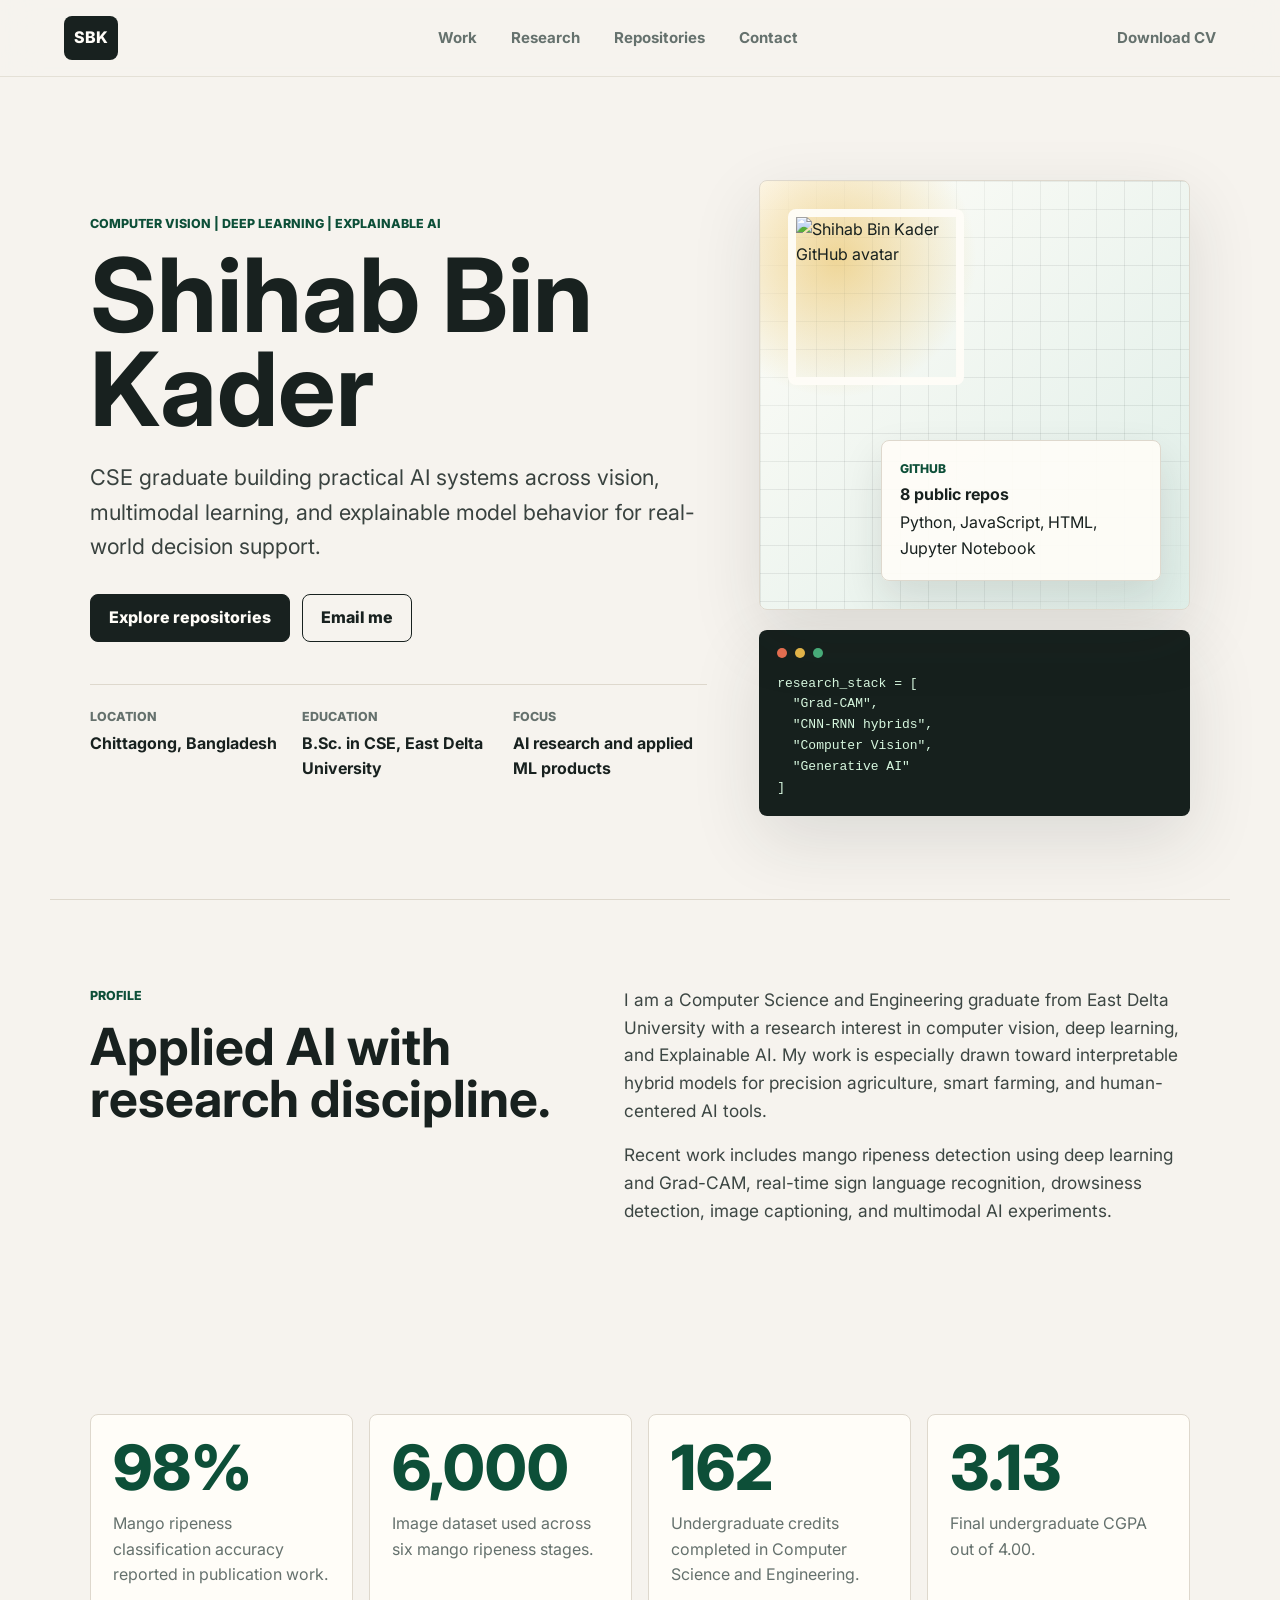
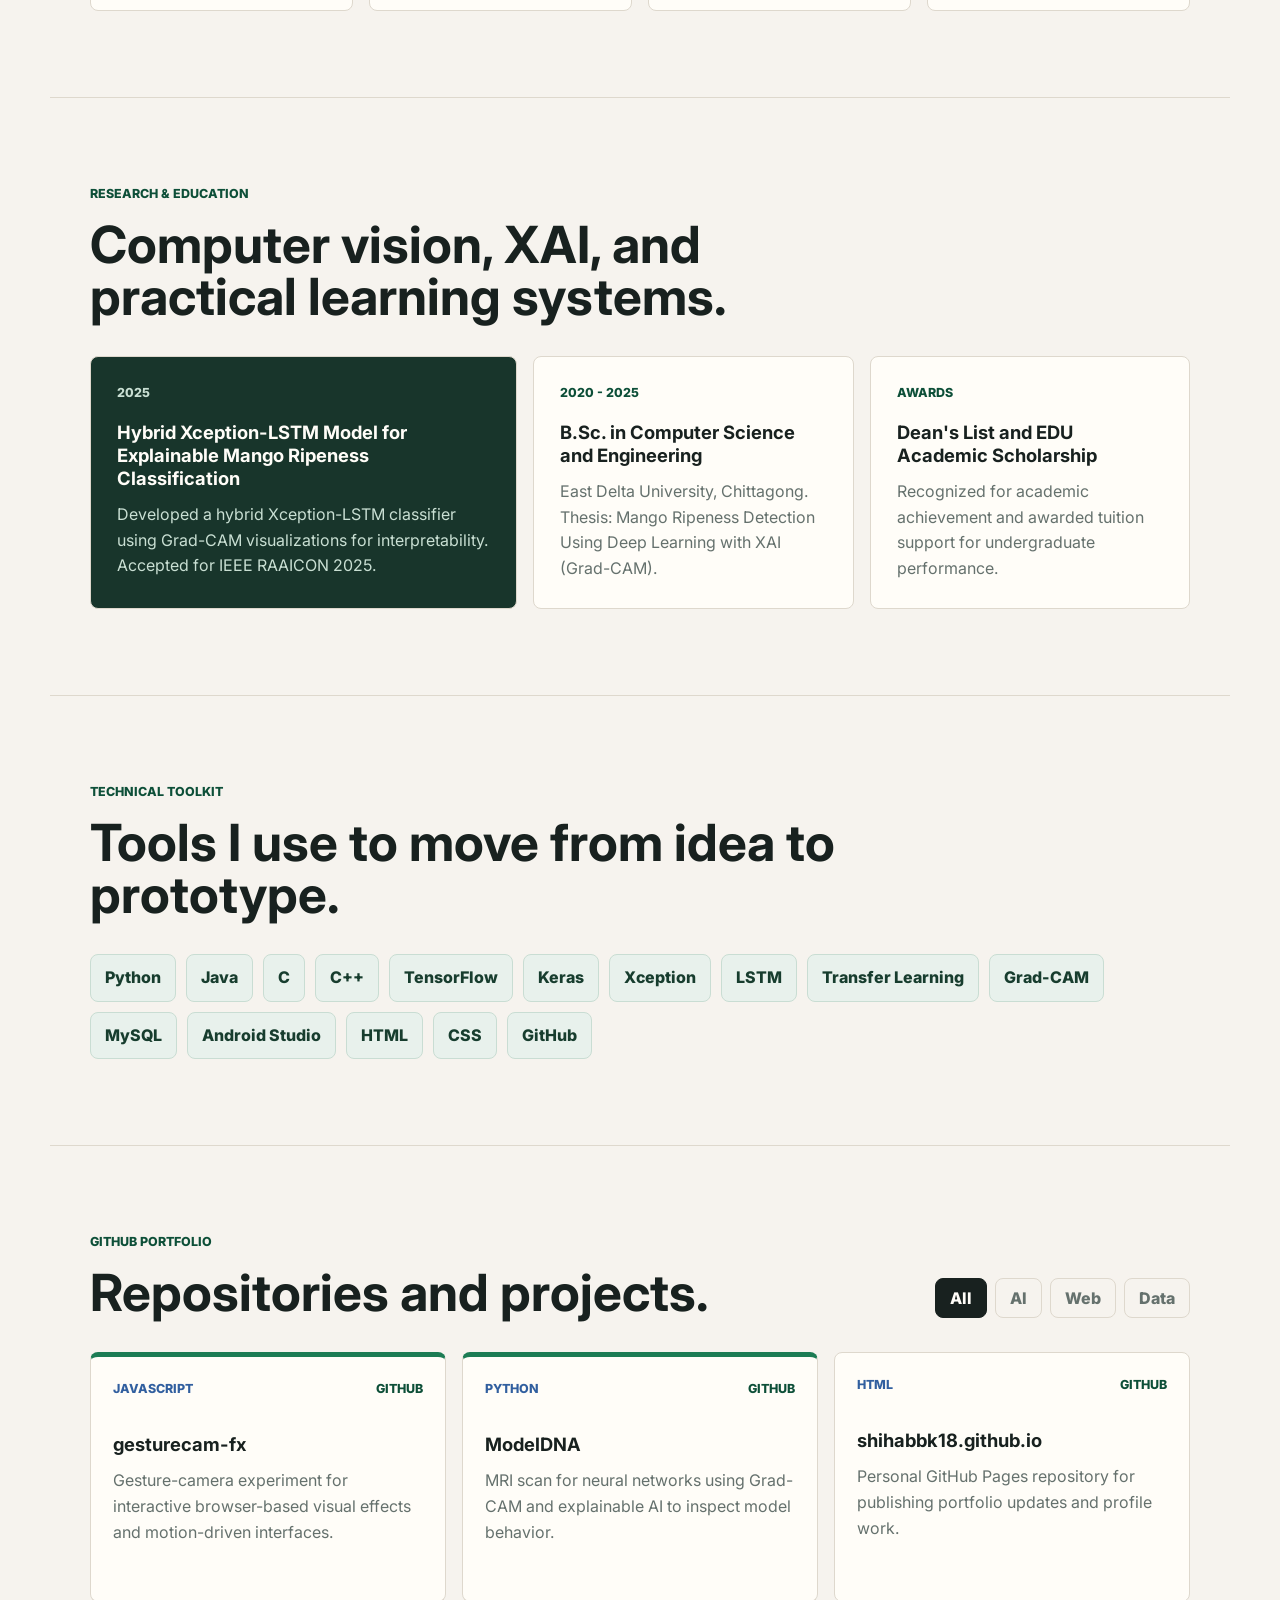
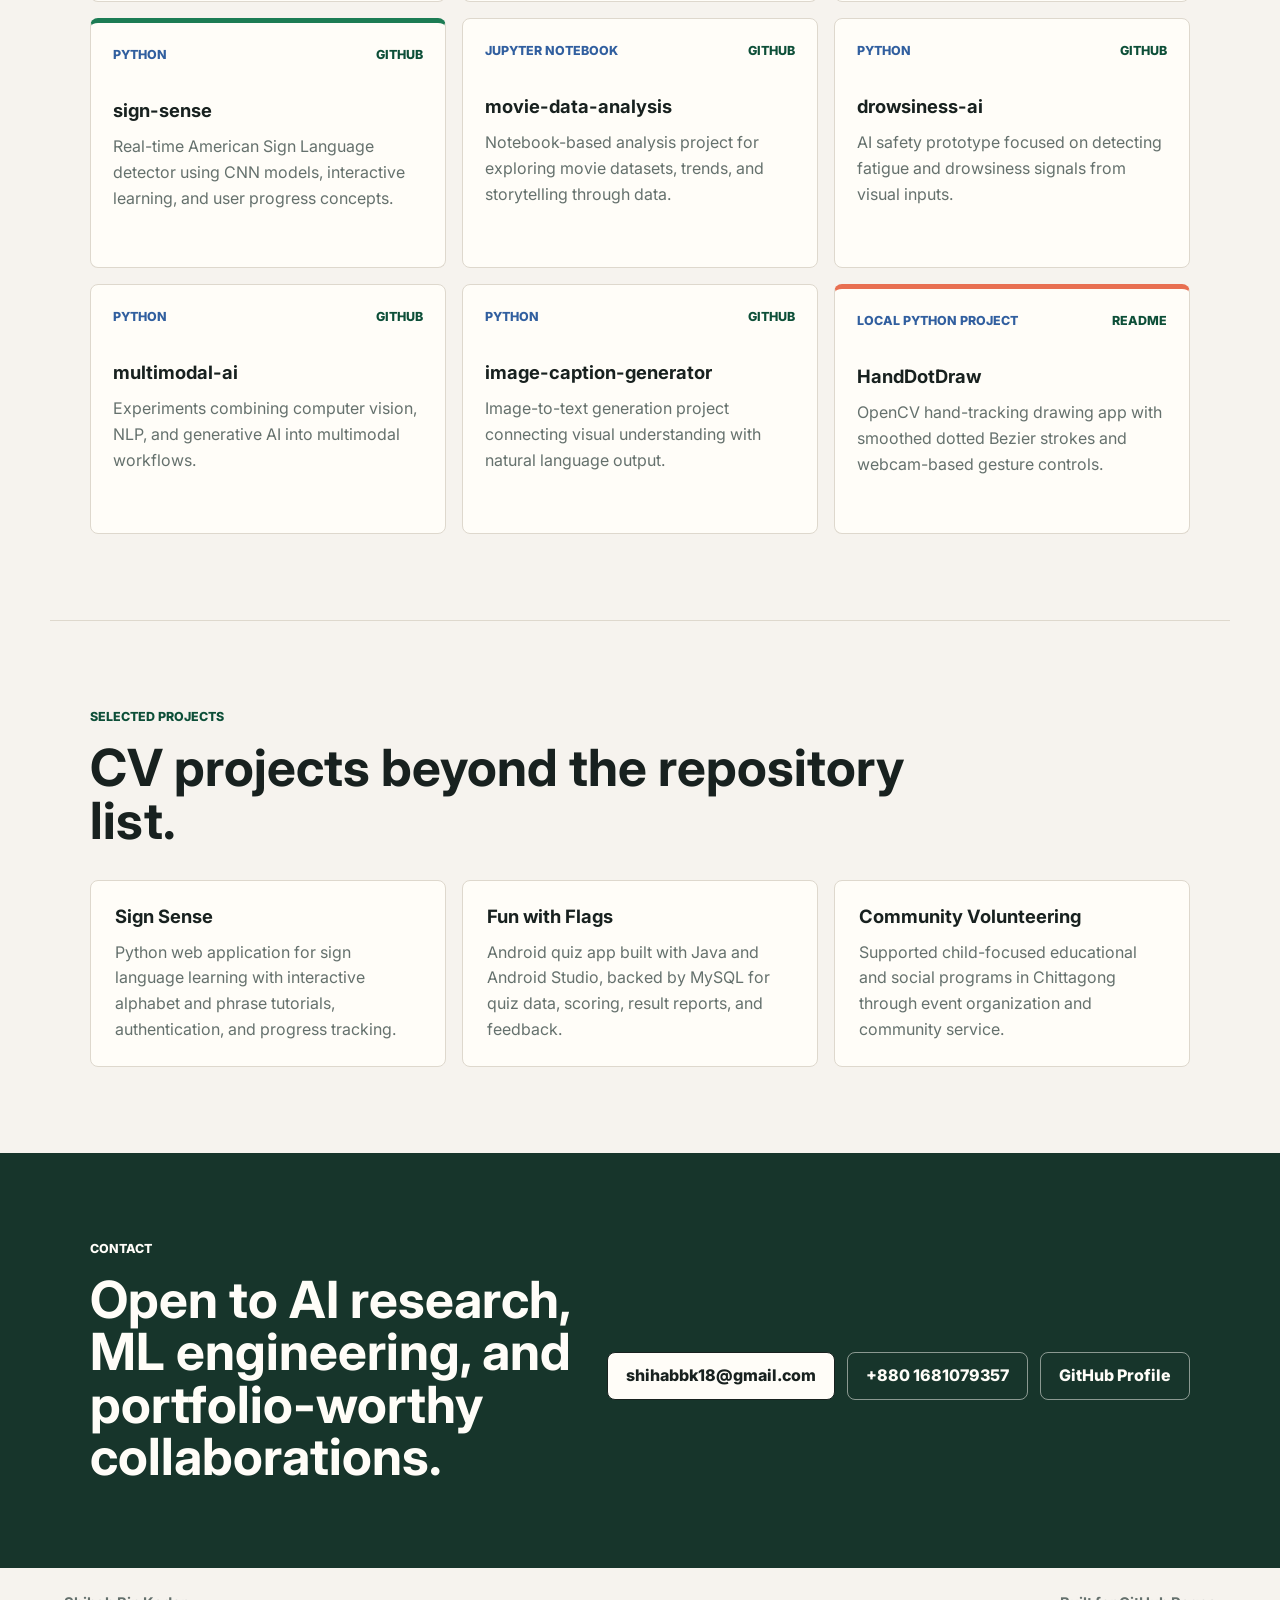
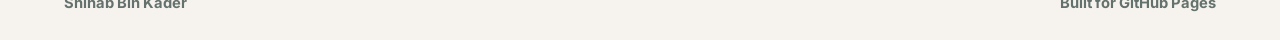
==== index.html @ c64a32ac "Publish portfolio site" ====
<!DOCTYPE html>
<html lang="en">
  <head>
    <meta charset="UTF-8" />
    <meta name="viewport" content="width=device-width, initial-scale=1.0" />
    <meta
      name="description"
      content="Portfolio of Shihab Bin Kader, a CSE graduate focused on computer vision, deep learning, XAI, and multimodal AI."
    />
    <title>Shihab Bin Kader | AI Portfolio</title>
    <link rel="icon" href="assets/favicon.svg" type="image/svg+xml" />
    <link rel="preconnect" href="https://fonts.googleapis.com" />
    <link rel="preconnect" href="https://fonts.gstatic.com" crossorigin />
    <link
      href="https://fonts.googleapis.com/css2?family=Inter:wght@400;500;600;700;800&display=swap"
      rel="stylesheet"
    />
    <link rel="stylesheet" href="styles.css" />
  </head>
  <body>
    <header class="site-header">
      <a class="brand" href="#top" aria-label="Shihab Bin Kader home">
        <span>SBK</span>
      </a>
      <nav class="nav-links" aria-label="Primary navigation">
        <a href="#work">Work</a>
        <a href="#research">Research</a>
        <a href="#repos">Repositories</a>
        <a href="#contact">Contact</a>
      </nav>
      <a class="header-action" href="assets/CV-SHIHABBINKADER.pdf" target="_blank" rel="noreferrer">
        Download CV
      </a>
    </header>

    <main id="top">
      <section class="hero section-shell">
        <div class="hero-copy">
          <p class="eyebrow">Computer Vision | Deep Learning | Explainable AI</p>
          <h1>Shihab Bin Kader</h1>
          <p class="hero-lede">
            CSE graduate building practical AI systems across vision, multimodal learning, and
            explainable model behavior for real-world decision support.
          </p>
          <div class="hero-actions">
            <a class="button primary" href="#repos">Explore repositories</a>
            <a class="button secondary" href="mailto:shihabbk18@gmail.com">Email me</a>
          </div>
          <dl class="hero-meta">
            <div>
              <dt>Location</dt>
              <dd>Chittagong, Bangladesh</dd>
            </div>
            <div>
              <dt>Education</dt>
              <dd>B.Sc. in CSE, East Delta University</dd>
            </div>
            <div>
              <dt>Focus</dt>
              <dd>AI research and applied ML products</dd>
            </div>
          </dl>
        </div>

        <aside class="profile-panel" aria-label="Profile summary">
          <div class="profile-visual">
            <img
              src="https://github.com/shihabbk18.png"
              alt="Shihab Bin Kader GitHub avatar"
              width="176"
              height="176"
            />
            <div class="signal-card">
              <span class="signal-label">GitHub</span>
              <strong>8 public repos</strong>
              <span>Python, JavaScript, HTML, Jupyter Notebook</span>
            </div>
          </div>
          <div class="code-window" aria-hidden="true">
            <div class="window-dots"><span></span><span></span><span></span></div>
            <pre><code>research_stack = [
  "Grad-CAM",
  "CNN-RNN hybrids",
  "Computer Vision",
  "Generative AI"
]</code></pre>
          </div>
        </aside>
      </section>

      <section class="section-shell split-section" id="work">
        <div>
          <p class="eyebrow">Profile</p>
          <h2>Applied AI with research discipline.</h2>
        </div>
        <div class="stacked-copy">
          <p>
            I am a Computer Science and Engineering graduate from East Delta University with a
            research interest in computer vision, deep learning, and Explainable AI. My work is
            especially drawn toward interpretable hybrid models for precision agriculture, smart
            farming, and human-centered AI tools.
          </p>
          <p>
            Recent work includes mango ripeness detection using deep learning and Grad-CAM,
            real-time sign language recognition, drowsiness detection, image captioning, and
            multimodal AI experiments.
          </p>
        </div>
      </section>

      <section class="section-shell compact-section" aria-label="Highlights">
        <div class="metric-grid">
          <article>
            <span>98%</span>
            <p>Mango ripeness classification accuracy reported in publication work.</p>
          </article>
          <article>
            <span>6,000</span>
            <p>Image dataset used across six mango ripeness stages.</p>
          </article>
          <article>
            <span>162</span>
            <p>Undergraduate credits completed in Computer Science and Engineering.</p>
          </article>
          <article>
            <span>3.13</span>
            <p>Final undergraduate CGPA out of 4.00.</p>
          </article>
        </div>
      </section>

      <section class="section-shell grid-section" id="research">
        <div class="section-heading">
          <p class="eyebrow">Research & Education</p>
          <h2>Computer vision, XAI, and practical learning systems.</h2>
        </div>

        <div class="timeline">
          <article class="timeline-item featured">
            <span class="date">2025</span>
            <h3>Hybrid Xception-LSTM Model for Explainable Mango Ripeness Classification</h3>
            <p>
              Developed a hybrid Xception-LSTM classifier using Grad-CAM visualizations for
              interpretability. Accepted for IEEE RAAICON 2025.
            </p>
          </article>
          <article class="timeline-item">
            <span class="date">2020 - 2025</span>
            <h3>B.Sc. in Computer Science and Engineering</h3>
            <p>
              East Delta University, Chittagong. Thesis: Mango Ripeness Detection Using Deep
              Learning with XAI (Grad-CAM).
            </p>
          </article>
          <article class="timeline-item">
            <span class="date">Awards</span>
            <h3>Dean's List and EDU Academic Scholarship</h3>
            <p>
              Recognized for academic achievement and awarded tuition support for undergraduate
              performance.
            </p>
          </article>
        </div>
      </section>

      <section class="section-shell skills-section">
        <div class="section-heading">
          <p class="eyebrow">Technical Toolkit</p>
          <h2>Tools I use to move from idea to prototype.</h2>
        </div>
        <div class="skill-cloud" aria-label="Skills">
          <span>Python</span>
          <span>Java</span>
          <span>C</span>
          <span>C++</span>
          <span>TensorFlow</span>
          <span>Keras</span>
          <span>Xception</span>
          <span>LSTM</span>
          <span>Transfer Learning</span>
          <span>Grad-CAM</span>
          <span>MySQL</span>
          <span>Android Studio</span>
          <span>HTML</span>
          <span>CSS</span>
          <span>GitHub</span>
        </div>
      </section>

      <section class="section-shell repos-section" id="repos">
        <div class="section-heading repo-heading">
          <div>
            <p class="eyebrow">GitHub Portfolio</p>
            <h2>Repositories and projects.</h2>
          </div>
          <div class="filter-group" aria-label="Repository filters">
            <button class="filter-button active" type="button" data-filter="all">All</button>
            <button class="filter-button" type="button" data-filter="ai">AI</button>
            <button class="filter-button" type="button" data-filter="web">Web</button>
            <button class="filter-button" type="button" data-filter="data">Data</button>
          </div>
        </div>

        <div class="repo-grid">
          <article class="repo-card highlight" data-tags="ai web javascript">
            <div class="repo-topline">
              <span>JavaScript</span>
              <a href="https://github.com/shihabbk18/gesturecam-fx" target="_blank" rel="noreferrer">GitHub</a>
            </div>
            <h3>gesturecam-fx</h3>
            <p>
              Gesture-camera experiment for interactive browser-based visual effects and
              motion-driven interfaces.
            </p>
          </article>

          <article class="repo-card highlight" data-tags="ai python">
            <div class="repo-topline">
              <span>Python</span>
              <a href="https://github.com/shihabbk18/ModelDNA" target="_blank" rel="noreferrer">GitHub</a>
            </div>
            <h3>ModelDNA</h3>
            <p>
              MRI scan for neural networks using Grad-CAM and explainable AI to inspect model
              behavior.
            </p>
          </article>

          <article class="repo-card" data-tags="web html">
            <div class="repo-topline">
              <span>HTML</span>
              <a href="https://github.com/shihabbk18/shihabbk18.github.io" target="_blank" rel="noreferrer">GitHub</a>
            </div>
            <h3>shihabbk18.github.io</h3>
            <p>
              Personal GitHub Pages repository for publishing portfolio updates and profile work.
            </p>
          </article>

          <article class="repo-card highlight" data-tags="ai python">
            <div class="repo-topline">
              <span>Python</span>
              <a href="https://github.com/shihabbk18/sign-sense" target="_blank" rel="noreferrer">GitHub</a>
            </div>
            <h3>sign-sense</h3>
            <p>
              Real-time American Sign Language detector using CNN models, interactive learning, and
              user progress concepts.
            </p>
          </article>

          <article class="repo-card" data-tags="data notebook">
            <div class="repo-topline">
              <span>Jupyter Notebook</span>
              <a href="https://github.com/shihabbk18/movie-data-analysis" target="_blank" rel="noreferrer">GitHub</a>
            </div>
            <h3>movie-data-analysis</h3>
            <p>
              Notebook-based analysis project for exploring movie datasets, trends, and storytelling
              through data.
            </p>
          </article>

          <article class="repo-card" data-tags="ai python">
            <div class="repo-topline">
              <span>Python</span>
              <a href="https://github.com/shihabbk18/drowsiness-ai" target="_blank" rel="noreferrer">GitHub</a>
            </div>
            <h3>drowsiness-ai</h3>
            <p>
              AI safety prototype focused on detecting fatigue and drowsiness signals from visual
              inputs.
            </p>
          </article>

          <article class="repo-card" data-tags="ai python">
            <div class="repo-topline">
              <span>Python</span>
              <a href="https://github.com/shihabbk18/multimodal-ai" target="_blank" rel="noreferrer">GitHub</a>
            </div>
            <h3>multimodal-ai</h3>
            <p>
              Experiments combining computer vision, NLP, and generative AI into multimodal
              workflows.
            </p>
          </article>

          <article class="repo-card" data-tags="ai python">
            <div class="repo-topline">
              <span>Python</span>
              <a href="https://github.com/shihabbk18/image-caption-generator" target="_blank" rel="noreferrer">GitHub</a>
            </div>
            <h3>image-caption-generator</h3>
            <p>
              Image-to-text generation project connecting visual understanding with natural language
              output.
            </p>
          </article>

          <article class="repo-card local-card" data-tags="ai python">
            <div class="repo-topline">
              <span>Local Python project</span>
              <a href="HandDotDraw/README.md">Readme</a>
            </div>
            <h3>HandDotDraw</h3>
            <p>
              OpenCV hand-tracking drawing app with smoothed dotted Bezier strokes and webcam-based
              gesture controls.
            </p>
          </article>
        </div>
      </section>

      <section class="section-shell projects-section">
        <div class="section-heading">
          <p class="eyebrow">Selected Projects</p>
          <h2>CV projects beyond the repository list.</h2>
        </div>
        <div class="project-list">
          <article>
            <h3>Sign Sense</h3>
            <p>
              Python web application for sign language learning with interactive alphabet and phrase
              tutorials, authentication, and progress tracking.
            </p>
          </article>
          <article>
            <h3>Fun with Flags</h3>
            <p>
              Android quiz app built with Java and Android Studio, backed by MySQL for quiz data,
              scoring, result reports, and feedback.
            </p>
          </article>
          <article>
            <h3>Community Volunteering</h3>
            <p>
              Supported child-focused educational and social programs in Chittagong through event
              organization and community service.
            </p>
          </article>
        </div>
      </section>

      <section class="contact-band" id="contact">
        <div class="section-shell contact-content">
          <div>
            <p class="eyebrow">Contact</p>
            <h2>Open to AI research, ML engineering, and portfolio-worthy collaborations.</h2>
          </div>
          <div class="contact-actions">
            <a class="button primary" href="mailto:shihabbk18@gmail.com">shihabbk18@gmail.com</a>
            <a class="button secondary" href="tel:+8801681079357">+880 1681079357</a>
            <a class="button secondary" href="https://github.com/shihabbk18" target="_blank" rel="noreferrer">
              GitHub Profile
            </a>
          </div>
        </div>
      </section>
    </main>

    <footer class="site-footer">
      <span>Shihab Bin Kader</span>
      <span>Built for GitHub Pages</span>
    </footer>

    <script src="script.js"></script>
  </body>
</html>
---- styles.css ----
:root {
  --bg: #f6f3ee;
  --ink: #18211f;
  --muted: #65716d;
  --panel: #fffdf8;
  --line: #ded8cd;
  --green: #1c7c54;
  --green-dark: #0d4f38;
  --coral: #e86f51;
  --gold: #e7b84a;
  --blue: #315f9f;
  --shadow: 0 24px 70px rgba(33, 41, 38, 0.12);
}

* {
  box-sizing: border-box;
}

html {
  scroll-behavior: smooth;
}

body {
  margin: 0;
  background: var(--bg);
  color: var(--ink);
  font-family: Inter, system-ui, -apple-system, BlinkMacSystemFont, "Segoe UI", sans-serif;
  line-height: 1.6;
}

a {
  color: inherit;
}

.site-header {
  align-items: center;
  backdrop-filter: blur(18px);
  background: rgba(246, 243, 238, 0.82);
  border-bottom: 1px solid rgba(222, 216, 205, 0.75);
  display: grid;
  grid-template-columns: auto 1fr auto;
  gap: 24px;
  left: 0;
  padding: 16px clamp(18px, 5vw, 72px);
  position: sticky;
  right: 0;
  top: 0;
  z-index: 20;
}

.brand {
  align-items: center;
  background: var(--ink);
  border-radius: 8px;
  color: var(--panel);
  display: inline-flex;
  font-weight: 800;
  height: 44px;
  justify-content: center;
  letter-spacing: 0;
  text-decoration: none;
  width: 54px;
}

.nav-links {
  display: flex;
  gap: clamp(14px, 3vw, 34px);
  justify-content: center;
}

.nav-links a,
.header-action {
  color: var(--muted);
  font-size: 0.94rem;
  font-weight: 700;
  text-decoration: none;
}

.nav-links a:hover,
.header-action:hover {
  color: var(--ink);
}

.section-shell {
  margin: 0 auto;
  max-width: 1180px;
  padding: 86px clamp(18px, 4vw, 40px);
}

.hero {
  align-items: center;
  display: grid;
  gap: 52px;
  grid-template-columns: minmax(0, 1.06fr) minmax(320px, 0.74fr);
  min-height: calc(100vh - 78px);
  padding-bottom: 52px;
  padding-top: 72px;
}

.eyebrow {
  color: var(--green-dark);
  font-size: 0.78rem;
  font-weight: 800;
  margin: 0 0 14px;
  text-transform: uppercase;
}

h1,
h2,
h3,
p {
  margin-top: 0;
}

h1 {
  font-size: clamp(3rem, 8vw, 7.4rem);
  line-height: 0.92;
  margin-bottom: 24px;
}

h2 {
  font-size: clamp(2rem, 4vw, 4.1rem);
  line-height: 1.02;
  margin-bottom: 0;
}

h3 {
  font-size: 1.15rem;
  line-height: 1.25;
  margin-bottom: 12px;
}

.hero-lede {
  color: #39423f;
  font-size: clamp(1.08rem, 2vw, 1.35rem);
  max-width: 720px;
}

.hero-actions,
.contact-actions {
  display: flex;
  flex-wrap: wrap;
  gap: 12px;
  margin-top: 30px;
}

.button {
  align-items: center;
  border: 1px solid var(--ink);
  border-radius: 8px;
  display: inline-flex;
  font-weight: 800;
  justify-content: center;
  min-height: 48px;
  padding: 0 18px;
  text-decoration: none;
}

.button.primary {
  background: var(--ink);
  color: var(--panel);
}

.button.secondary {
  background: transparent;
  color: var(--ink);
}

.hero-meta {
  border-top: 1px solid var(--line);
  display: grid;
  gap: 18px;
  grid-template-columns: repeat(3, 1fr);
  margin: 42px 0 0;
  padding-top: 22px;
}

.hero-meta dt {
  color: var(--muted);
  font-size: 0.78rem;
  font-weight: 800;
  text-transform: uppercase;
}

.hero-meta dd {
  font-weight: 700;
  margin: 4px 0 0;
}

.profile-panel {
  display: grid;
  gap: 20px;
}

.profile-visual {
  background:
    radial-gradient(circle at 18% 18%, rgba(231, 184, 74, 0.55), transparent 28%),
    linear-gradient(135deg, #fffdf8 0%, #dfeee8 100%);
  border: 1px solid var(--line);
  border-radius: 8px;
  box-shadow: var(--shadow);
  min-height: 430px;
  overflow: hidden;
  padding: 28px;
  position: relative;
}

.profile-visual::after {
  background-image:
    linear-gradient(rgba(24, 33, 31, 0.08) 1px, transparent 1px),
    linear-gradient(90deg, rgba(24, 33, 31, 0.08) 1px, transparent 1px);
  background-size: 28px 28px;
  content: "";
  inset: 0;
  mask-image: linear-gradient(140deg, transparent 0%, #000 42%, #000 72%, transparent 100%);
  position: absolute;
}

.profile-visual img {
  border: 8px solid rgba(255, 253, 248, 0.95);
  border-radius: 8px;
  display: block;
  height: 176px;
  object-fit: cover;
  position: relative;
  width: 176px;
  z-index: 1;
}

.signal-card {
  background: rgba(255, 253, 248, 0.92);
  border: 1px solid var(--line);
  border-radius: 8px;
  bottom: 28px;
  box-shadow: 0 18px 42px rgba(24, 33, 31, 0.12);
  display: grid;
  gap: 3px;
  max-width: 280px;
  padding: 18px;
  position: absolute;
  right: 28px;
  z-index: 1;
}

.signal-label {
  color: var(--green-dark);
  font-size: 0.76rem;
  font-weight: 800;
  text-transform: uppercase;
}

.code-window {
  background: #16201d;
  border-radius: 8px;
  box-shadow: var(--shadow);
  color: #d7f7df;
  overflow: hidden;
  padding: 18px;
}

.window-dots {
  display: flex;
  gap: 8px;
  margin-bottom: 16px;
}

.window-dots span {
  background: var(--coral);
  border-radius: 999px;
  height: 10px;
  width: 10px;
}

.window-dots span:nth-child(2) {
  background: var(--gold);
}

.window-dots span:nth-child(3) {
  background: #49b07c;
}

pre {
  margin: 0;
  white-space: pre-wrap;
}

.split-section {
  align-items: start;
  border-top: 1px solid var(--line);
  display: grid;
  gap: 48px;
  grid-template-columns: 0.86fr 1fr;
}

.stacked-copy {
  color: #3c4643;
  font-size: 1.08rem;
}

.metric-grid {
  display: grid;
  gap: 16px;
  grid-template-columns: repeat(4, 1fr);
}

.metric-grid article,
.timeline-item,
.repo-card,
.project-list article {
  background: var(--panel);
  border: 1px solid var(--line);
  border-radius: 8px;
}

.metric-grid article {
  padding: 22px;
}

.metric-grid span {
  color: var(--green-dark);
  display: block;
  font-size: clamp(2rem, 5vw, 3.9rem);
  font-weight: 800;
  line-height: 1;
  margin-bottom: 12px;
}

.metric-grid p,
.timeline-item p,
.repo-card p,
.project-list p {
  color: var(--muted);
  margin-bottom: 0;
}

.grid-section,
.skills-section,
.repos-section,
.projects-section {
  border-top: 1px solid var(--line);
}

.section-heading {
  margin-bottom: 34px;
  max-width: 820px;
}

.timeline {
  display: grid;
  gap: 16px;
  grid-template-columns: 1.2fr 0.9fr 0.9fr;
}

.timeline-item {
  padding: 26px;
}

.timeline-item.featured {
  background: #18352b;
  color: var(--panel);
}

.timeline-item.featured p,
.timeline-item.featured .date {
  color: #c9dfd3;
}

.date {
  color: var(--green-dark);
  display: block;
  font-size: 0.78rem;
  font-weight: 800;
  margin-bottom: 18px;
  text-transform: uppercase;
}

.skill-cloud {
  display: flex;
  flex-wrap: wrap;
  gap: 10px;
}

.skill-cloud span {
  background: #e8f1ec;
  border: 1px solid #c9ddd3;
  border-radius: 8px;
  color: #173d2e;
  font-weight: 800;
  padding: 10px 14px;
}

.repo-heading {
  align-items: end;
  display: flex;
  justify-content: space-between;
  max-width: none;
}

.filter-group {
  display: flex;
  gap: 8px;
}

.filter-button {
  background: transparent;
  border: 1px solid var(--line);
  border-radius: 8px;
  color: var(--muted);
  cursor: pointer;
  font: inherit;
  font-weight: 800;
  min-height: 40px;
  padding: 0 14px;
}

.filter-button.active {
  background: var(--ink);
  border-color: var(--ink);
  color: var(--panel);
}

.repo-grid {
  display: grid;
  gap: 16px;
  grid-template-columns: repeat(3, 1fr);
}

.repo-card {
  display: flex;
  flex-direction: column;
  min-height: 250px;
  padding: 22px;
  transition: transform 180ms ease, box-shadow 180ms ease;
}

.repo-card:hover {
  box-shadow: 0 18px 42px rgba(24, 33, 31, 0.11);
  transform: translateY(-3px);
}

.repo-card.highlight {
  border-top: 5px solid var(--green);
}

.repo-card.local-card {
  border-top: 5px solid var(--coral);
}

.repo-topline {
  align-items: center;
  display: flex;
  font-size: 0.78rem;
  font-weight: 800;
  justify-content: space-between;
  margin-bottom: 34px;
  text-transform: uppercase;
}

.repo-topline span {
  color: var(--blue);
}

.repo-topline a {
  color: var(--green-dark);
  text-decoration: none;
}

.repo-card.is-hidden {
  display: none;
}

.project-list {
  display: grid;
  gap: 16px;
  grid-template-columns: repeat(3, 1fr);
}

.project-list article {
  padding: 24px;
}

.contact-band {
  background: #17352b;
  color: var(--panel);
}

.contact-content {
  align-items: center;
  display: grid;
  gap: 34px;
  grid-template-columns: 1fr auto;
}

.contact-band .eyebrow,
.contact-band h2 {
  color: var(--panel);
}

.contact-band .button.secondary {
  border-color: rgba(255, 253, 248, 0.5);
  color: var(--panel);
}

.contact-band .button.primary {
  background: var(--panel);
  color: var(--ink);
}

.site-footer {
  align-items: center;
  color: var(--muted);
  display: flex;
  font-size: 0.92rem;
  font-weight: 700;
  justify-content: space-between;
  padding: 24px clamp(18px, 5vw, 72px);
}

@media (max-width: 980px) {
  .site-header {
    grid-template-columns: auto 1fr;
  }

  .header-action {
    display: none;
  }

  .hero,
  .split-section,
  .contact-content {
    grid-template-columns: 1fr;
  }

  .metric-grid,
  .timeline,
  .repo-grid,
  .project-list {
    grid-template-columns: repeat(2, 1fr);
  }

  .contact-content {
    align-items: start;
  }
}

@media (max-width: 680px) {
  .site-header {
    gap: 12px;
    padding: 12px 16px;
  }

  .brand {
    height: 40px;
    width: 48px;
  }

  .nav-links {
    gap: 12px;
    justify-content: end;
  }

  .nav-links a {
    font-size: 0.82rem;
  }

  .section-shell {
    padding: 62px 18px;
  }

  .hero {
    min-height: auto;
    padding-top: 46px;
  }

  .hero-meta,
  .metric-grid,
  .timeline,
  .repo-grid,
  .project-list {
    grid-template-columns: 1fr;
  }

  .profile-visual {
    min-height: 380px;
  }

  .signal-card {
    bottom: 18px;
    left: 18px;
    right: 18px;
  }

  .repo-heading {
    align-items: start;
    flex-direction: column;
    gap: 20px;
  }

  .filter-group {
    flex-wrap: wrap;
  }

  .site-footer {
    align-items: start;
    flex-direction: column;
    gap: 6px;
  }
}
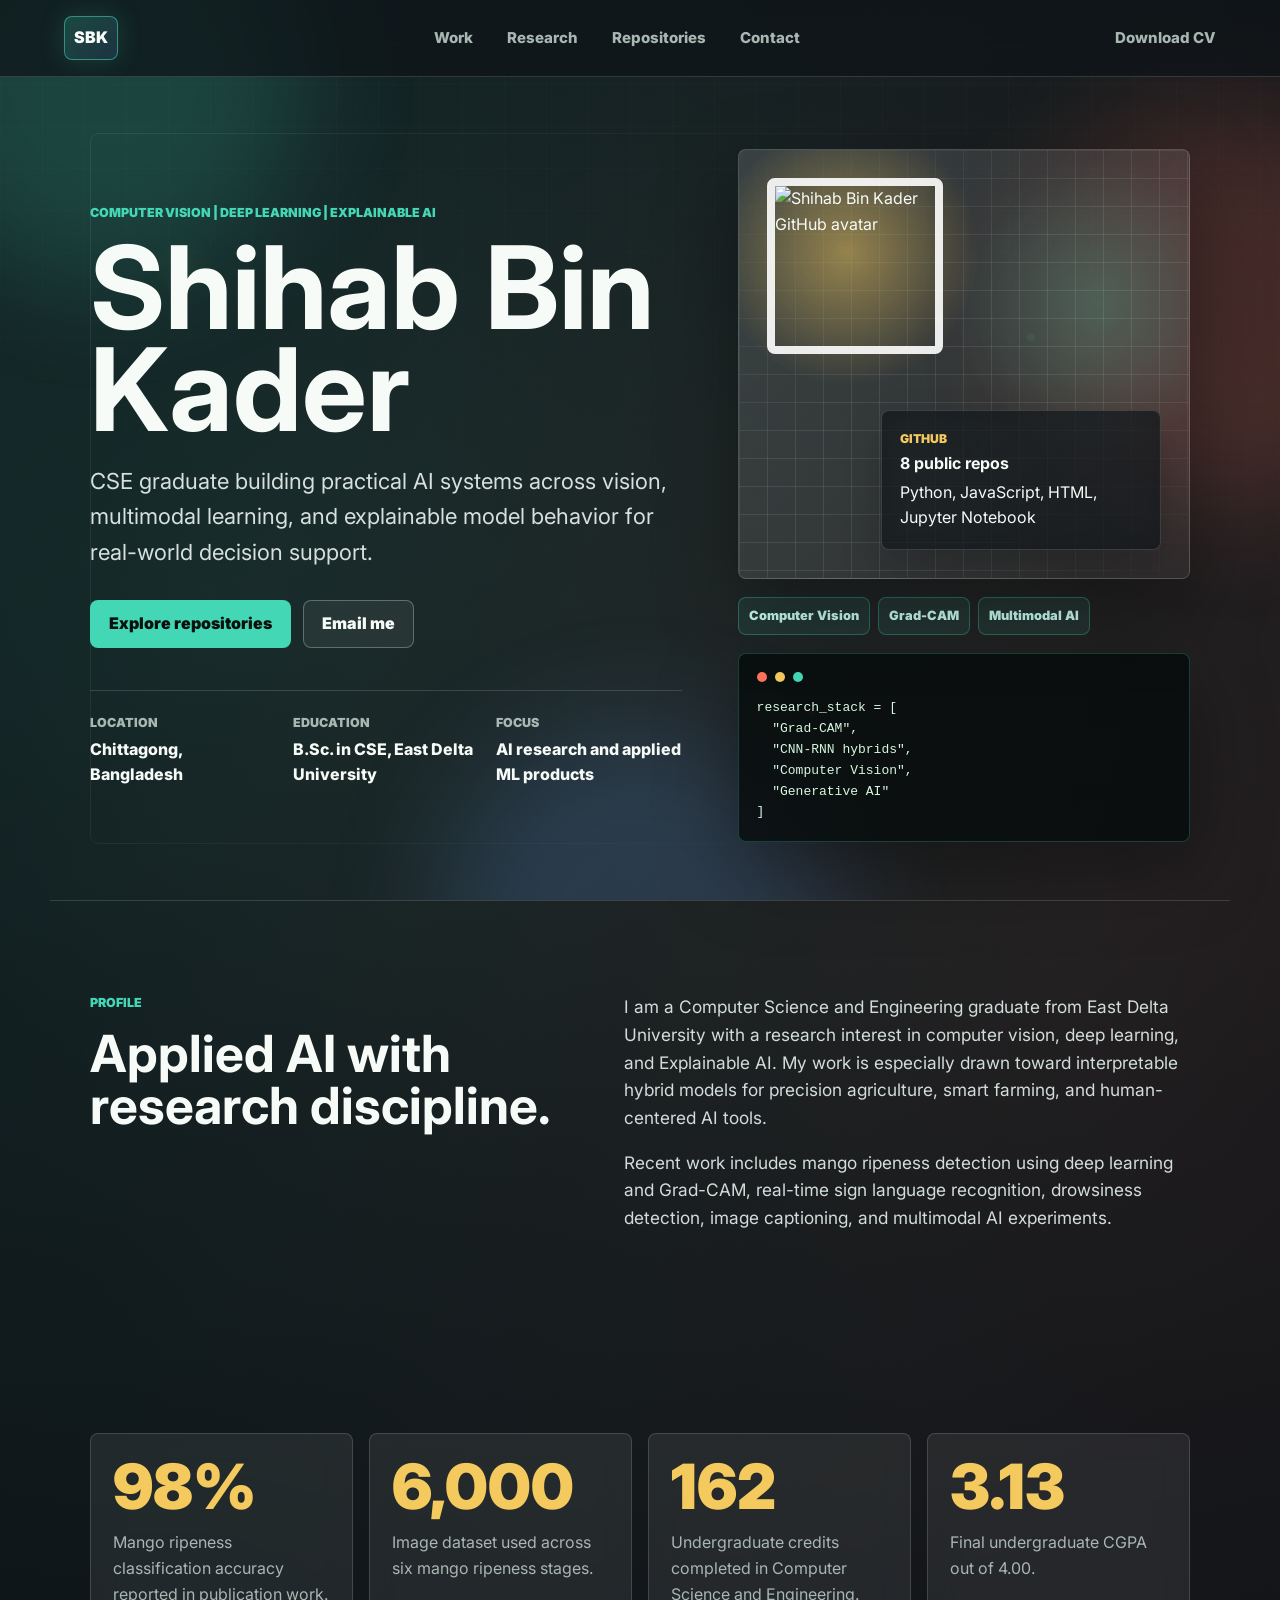
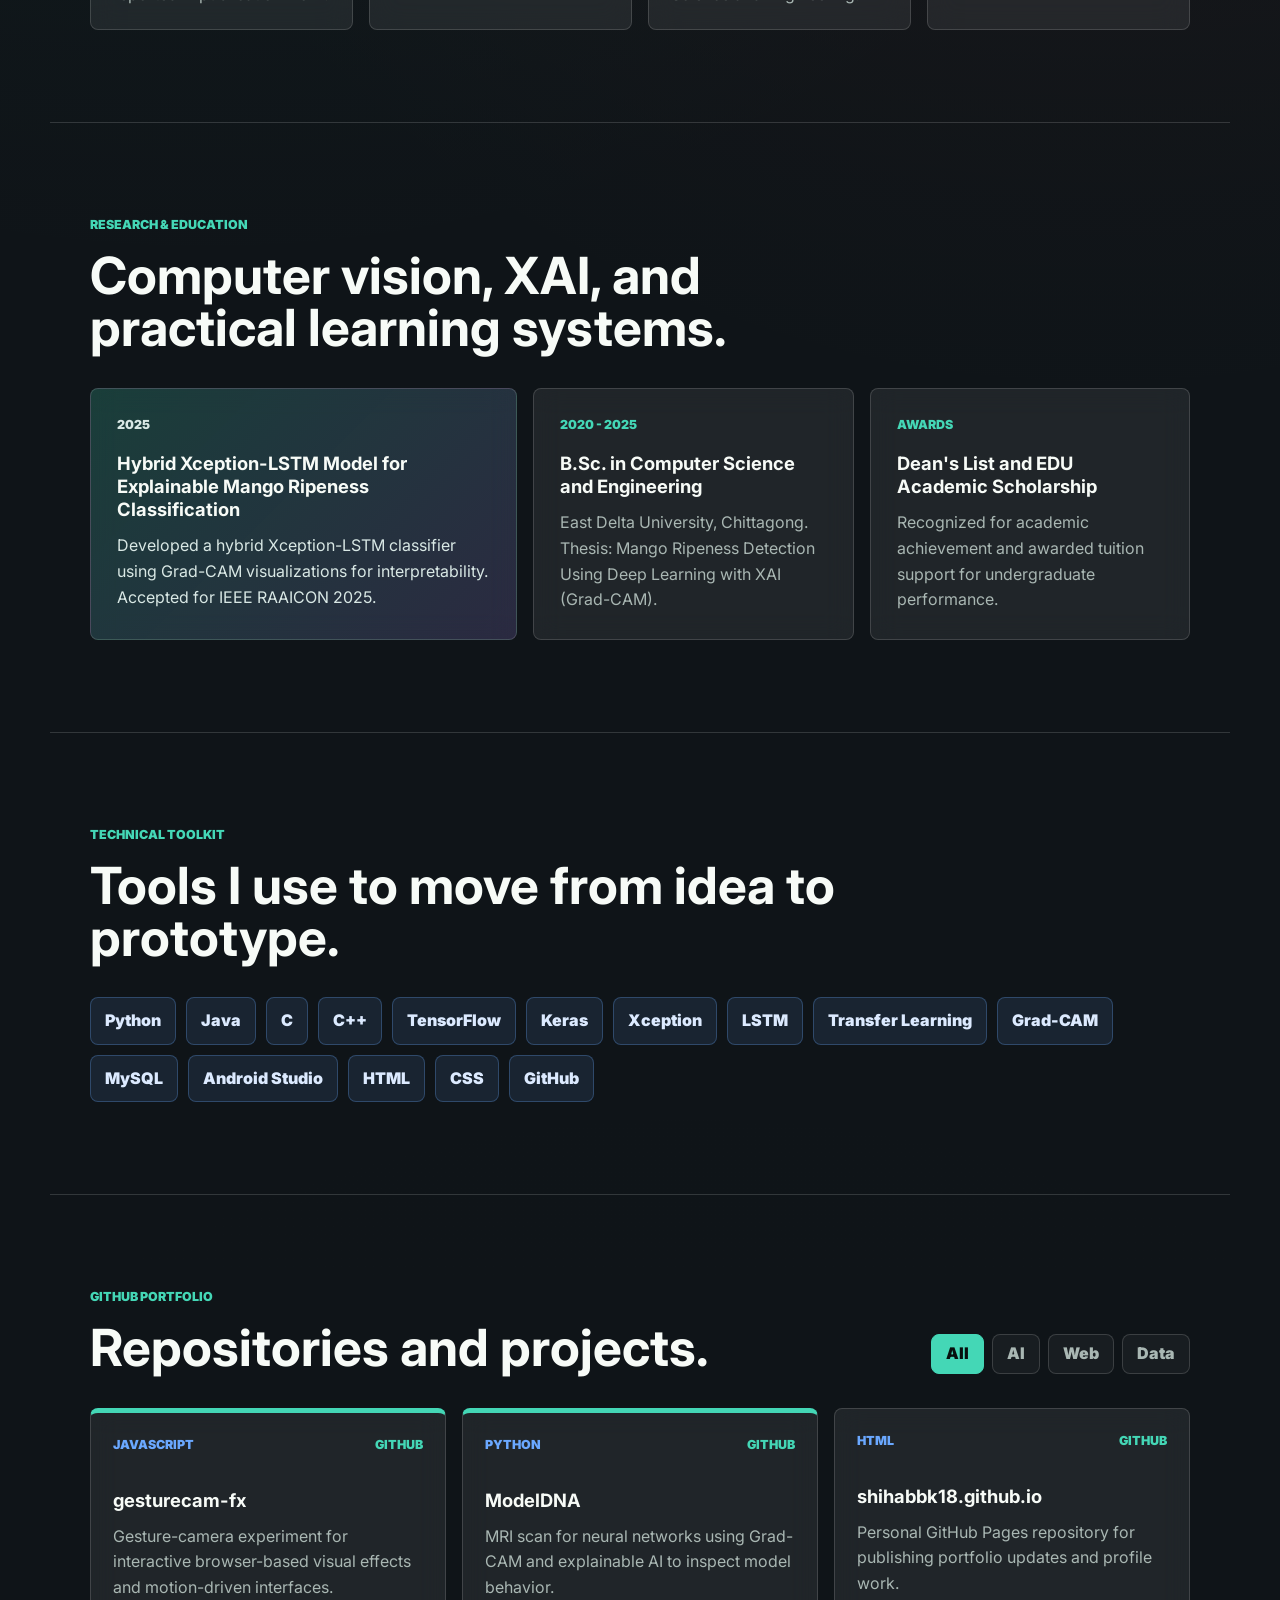
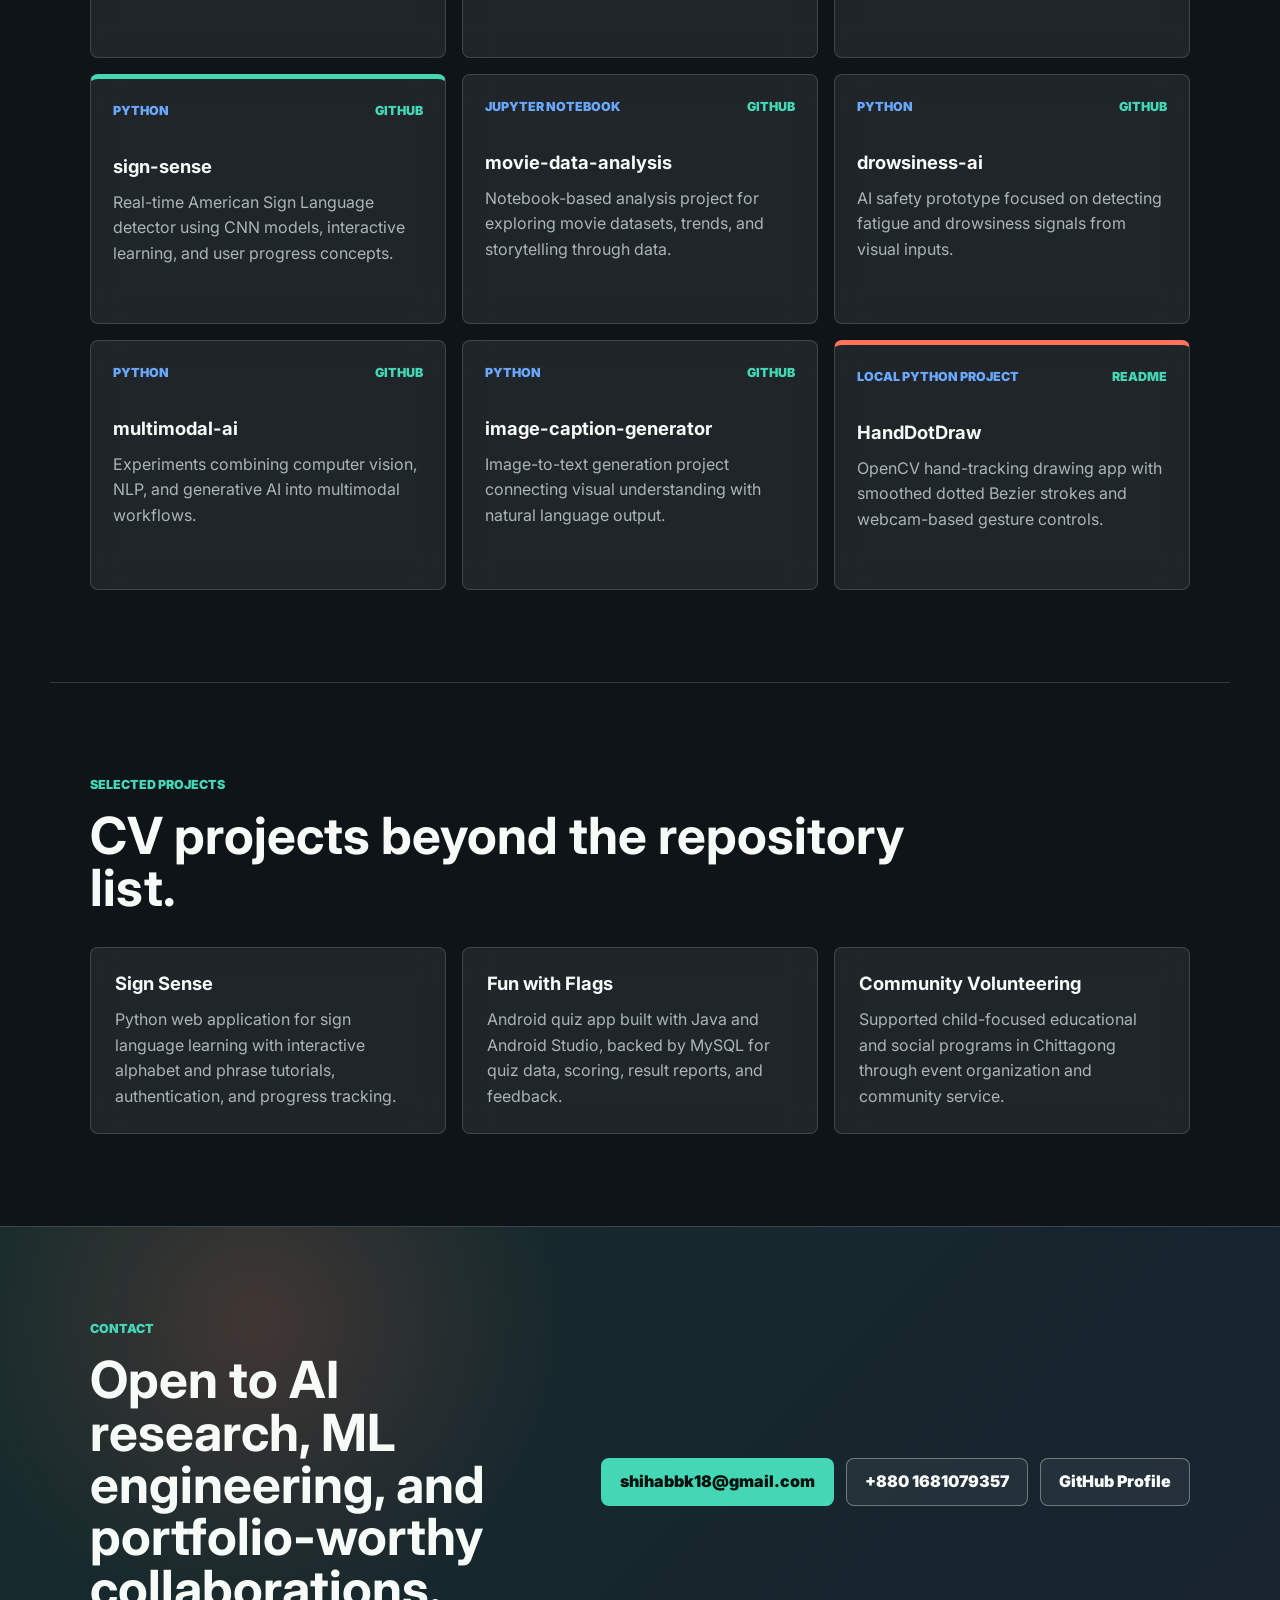
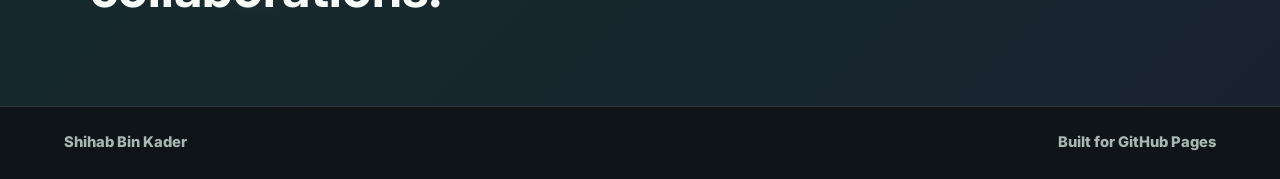
==== commit 0d6c4bdb: "Refresh animated portfolio design" ====
--- a/index.html
+++ b/index.html
@@ -18,6 +18,12 @@
     <link rel="stylesheet" href="styles.css" />
   </head>
   <body>
+    <div class="ambient-field" aria-hidden="true">
+      <span></span>
+      <span></span>
+      <span></span>
+    </div>
+
     <header class="site-header">
       <a class="brand" href="#top" aria-label="Shihab Bin Kader home">
         <span>SBK</span>
@@ -35,6 +41,11 @@
 
     <main id="top">
       <section class="hero section-shell">
+        <div class="hero-orbit" aria-hidden="true">
+          <span></span>
+          <span></span>
+          <span></span>
+        </div>
         <div class="hero-copy">
           <p class="eyebrow">Computer Vision | Deep Learning | Explainable AI</p>
           <h1>Shihab Bin Kader</h1>
@@ -76,6 +87,11 @@
               <span>Python, JavaScript, HTML, Jupyter Notebook</span>
             </div>
           </div>
+          <div class="floating-tags" aria-label="Specialties">
+            <span>Computer Vision</span>
+            <span>Grad-CAM</span>
+            <span>Multimodal AI</span>
+          </div>
           <div class="code-window" aria-hidden="true">
             <div class="window-dots"><span></span><span></span><span></span></div>
             <pre><code>research_stack = [
@@ -88,7 +104,7 @@
         </aside>
       </section>
 
-      <section class="section-shell split-section" id="work">
+      <section class="section-shell split-section reveal" id="work">
         <div>
           <p class="eyebrow">Profile</p>
           <h2>Applied AI with research discipline.</h2>
@@ -108,7 +124,7 @@
         </div>
       </section>
 
-      <section class="section-shell compact-section" aria-label="Highlights">
+      <section class="section-shell compact-section reveal" aria-label="Highlights">
         <div class="metric-grid">
           <article>
             <span>98%</span>
@@ -129,7 +145,7 @@
         </div>
       </section>
 
-      <section class="section-shell grid-section" id="research">
+      <section class="section-shell grid-section reveal" id="research">
         <div class="section-heading">
           <p class="eyebrow">Research & Education</p>
           <h2>Computer vision, XAI, and practical learning systems.</h2>
@@ -163,7 +179,7 @@
         </div>
       </section>
 
-      <section class="section-shell skills-section">
+      <section class="section-shell skills-section reveal">
         <div class="section-heading">
           <p class="eyebrow">Technical Toolkit</p>
           <h2>Tools I use to move from idea to prototype.</h2>
@@ -187,7 +203,7 @@
         </div>
       </section>
 
-      <section class="section-shell repos-section" id="repos">
+      <section class="section-shell repos-section reveal" id="repos">
         <div class="section-heading repo-heading">
           <div>
             <p class="eyebrow">GitHub Portfolio</p>
@@ -311,7 +327,7 @@
         </div>
       </section>
 
-      <section class="section-shell projects-section">
+      <section class="section-shell projects-section reveal">
         <div class="section-heading">
           <p class="eyebrow">Selected Projects</p>
           <h2>CV projects beyond the repository list.</h2>
@@ -341,7 +357,7 @@
         </div>
       </section>
 
-      <section class="contact-band" id="contact">
+      <section class="contact-band reveal" id="contact">
         <div class="section-shell contact-content">
           <div>
             <p class="eyebrow">Contact</p>
--- a/styles.css
+++ b/styles.css
@@ -1,15 +1,17 @@
 :root {
-  --bg: #f6f3ee;
-  --ink: #18211f;
-  --muted: #65716d;
-  --panel: #fffdf8;
-  --line: #ded8cd;
-  --green: #1c7c54;
-  --green-dark: #0d4f38;
-  --coral: #e86f51;
-  --gold: #e7b84a;
-  --blue: #315f9f;
-  --shadow: 0 24px 70px rgba(33, 41, 38, 0.12);
+  --bg: #0f1418;
+  --bg-soft: #151d23;
+  --ink: #f7fbf7;
+  --muted: #a9b7b3;
+  --panel: rgba(255, 255, 255, 0.075);
+  --panel-strong: rgba(255, 255, 255, 0.12);
+  --line: rgba(255, 255, 255, 0.15);
+  --teal: #44d7b6;
+  --coral: #ff725c;
+  --gold: #f4c95d;
+  --blue: #6aa8ff;
+  --violet: #a990ff;
+  --shadow: 0 28px 80px rgba(0, 0, 0, 0.34);
 }
 
 * {
@@ -22,58 +24,132 @@
 
 body {
   margin: 0;
-  background: var(--bg);
+  min-height: 100vh;
+  overflow-x: hidden;
+  background:
+    linear-gradient(180deg, rgba(15, 20, 24, 0.2), rgba(15, 20, 24, 1) 58%),
+    radial-gradient(circle at 16% 12%, rgba(68, 215, 182, 0.18), transparent 28%),
+    radial-gradient(circle at 86% 18%, rgba(255, 114, 92, 0.16), transparent 26%),
+    radial-gradient(circle at 54% 78%, rgba(106, 168, 255, 0.13), transparent 30%),
+    var(--bg);
   color: var(--ink);
   font-family: Inter, system-ui, -apple-system, BlinkMacSystemFont, "Segoe UI", sans-serif;
   line-height: 1.6;
 }
 
+body::before {
+  position: fixed;
+  inset: 0;
+  z-index: -3;
+  pointer-events: none;
+  content: "";
+  opacity: 0.35;
+  background-image:
+    linear-gradient(rgba(255, 255, 255, 0.055) 1px, transparent 1px),
+    linear-gradient(90deg, rgba(255, 255, 255, 0.055) 1px, transparent 1px);
+  background-size: 42px 42px;
+  mask-image: linear-gradient(to bottom, #000, transparent 82%);
+}
+
 a {
   color: inherit;
 }
 
+.ambient-field {
+  position: fixed;
+  inset: 0;
+  z-index: -2;
+  overflow: hidden;
+  pointer-events: none;
+}
+
+.ambient-field span {
+  position: absolute;
+  width: 32vmax;
+  aspect-ratio: 1;
+  border-radius: 999px;
+  filter: blur(60px);
+  opacity: 0.18;
+  animation: drift 18s ease-in-out infinite alternate;
+}
+
+.ambient-field span:nth-child(1) {
+  top: -10vmax;
+  left: -8vmax;
+  background: var(--teal);
+}
+
+.ambient-field span:nth-child(2) {
+  right: -12vmax;
+  top: 8vmax;
+  background: var(--coral);
+  animation-delay: -5s;
+}
+
+.ambient-field span:nth-child(3) {
+  left: 34%;
+  bottom: -18vmax;
+  background: var(--blue);
+  animation-delay: -9s;
+}
+
 .site-header {
-  align-items: center;
-  backdrop-filter: blur(18px);
-  background: rgba(246, 243, 238, 0.82);
-  border-bottom: 1px solid rgba(222, 216, 205, 0.75);
-  display: grid;
-  grid-template-columns: auto 1fr auto;
-  gap: 24px;
-  left: 0;
-  padding: 16px clamp(18px, 5vw, 72px);
   position: sticky;
-  right: 0;
   top: 0;
   z-index: 20;
+  display: grid;
+  grid-template-columns: auto 1fr auto;
+  align-items: center;
+  gap: 24px;
+  padding: 16px clamp(18px, 5vw, 72px);
+  border-bottom: 1px solid var(--line);
+  background: rgba(15, 20, 24, 0.72);
+  backdrop-filter: blur(18px);
 }
 
 .brand {
+  display: inline-flex;
+  width: 54px;
+  height: 44px;
   align-items: center;
-  background: var(--ink);
-  border-radius: 8px;
-  color: var(--panel);
-  display: inline-flex;
-  font-weight: 800;
-  height: 44px;
   justify-content: center;
+  border: 1px solid rgba(68, 215, 182, 0.55);
+  border-radius: 8px;
+  color: var(--ink);
+  font-weight: 900;
   letter-spacing: 0;
   text-decoration: none;
-  width: 54px;
+  background: linear-gradient(135deg, rgba(68, 215, 182, 0.22), rgba(106, 168, 255, 0.14));
+  box-shadow: 0 0 28px rgba(68, 215, 182, 0.16);
 }
 
 .nav-links {
   display: flex;
+  justify-content: center;
   gap: clamp(14px, 3vw, 34px);
-  justify-content: center;
 }
 
 .nav-links a,
 .header-action {
+  position: relative;
   color: var(--muted);
   font-size: 0.94rem;
-  font-weight: 700;
+  font-weight: 800;
   text-decoration: none;
+  transition: color 180ms ease;
+}
+
+.nav-links a::after {
+  position: absolute;
+  left: 0;
+  bottom: -7px;
+  width: 100%;
+  height: 2px;
+  content: "";
+  transform: scaleX(0);
+  transform-origin: left;
+  background: var(--teal);
+  transition: transform 180ms ease;
 }
 
 .nav-links a:hover,
@@ -81,27 +157,73 @@
   color: var(--ink);
 }
 
+.nav-links a:hover::after {
+  transform: scaleX(1);
+}
+
 .section-shell {
+  max-width: 1180px;
   margin: 0 auto;
-  max-width: 1180px;
-  padding: 86px clamp(18px, 4vw, 40px);
+  padding: 92px clamp(18px, 4vw, 40px);
 }
 
 .hero {
+  position: relative;
+  display: grid;
+  grid-template-columns: minmax(0, 1.02fr) minmax(320px, 0.78fr);
   align-items: center;
-  display: grid;
-  gap: 52px;
-  grid-template-columns: minmax(0, 1.06fr) minmax(320px, 0.74fr);
+  gap: 56px;
   min-height: calc(100vh - 78px);
-  padding-bottom: 52px;
   padding-top: 72px;
+  padding-bottom: 58px;
+}
+
+.hero-orbit {
+  position: absolute;
+  inset: 56px clamp(18px, 4vw, 40px);
+  z-index: -1;
+  border: 1px solid rgba(255, 255, 255, 0.08);
+  border-radius: 8px;
+  mask-image: linear-gradient(110deg, #000, transparent 80%);
+}
+
+.hero-orbit span {
+  position: absolute;
+  width: 8px;
+  height: 8px;
+  border-radius: 50%;
+  background: var(--gold);
+  box-shadow: 0 0 28px var(--gold);
+  animation: orbit 9s linear infinite;
+}
+
+.hero-orbit span:nth-child(1) {
+  left: 8%;
+  top: 18%;
+}
+
+.hero-orbit span:nth-child(2) {
+  right: 14%;
+  top: 28%;
+  background: var(--teal);
+  box-shadow: 0 0 28px var(--teal);
+  animation-delay: -3s;
+}
+
+.hero-orbit span:nth-child(3) {
+  right: 34%;
+  bottom: 18%;
+  background: var(--coral);
+  box-shadow: 0 0 28px var(--coral);
+  animation-delay: -6s;
 }
 
 .eyebrow {
-  color: var(--green-dark);
+  margin: 0 0 14px;
+  color: var(--teal);
   font-size: 0.78rem;
-  font-weight: 800;
-  margin: 0 0 14px;
+  font-weight: 900;
+  letter-spacing: 0;
   text-transform: uppercase;
 }
 
@@ -113,27 +235,34 @@
 }
 
 h1 {
-  font-size: clamp(3rem, 8vw, 7.4rem);
-  line-height: 0.92;
+  max-width: 900px;
   margin-bottom: 24px;
+  font-size: clamp(3.2rem, 9vw, 8.4rem);
+  line-height: 0.88;
+  letter-spacing: 0;
 }
 
 h2 {
-  font-size: clamp(2rem, 4vw, 4.1rem);
+  margin-bottom: 0;
+  font-size: clamp(2rem, 4vw, 4.3rem);
   line-height: 1.02;
-  margin-bottom: 0;
+  letter-spacing: 0;
 }
 
 h3 {
+  margin-bottom: 12px;
   font-size: 1.15rem;
   line-height: 1.25;
-  margin-bottom: 12px;
+}
+
+.hero-copy {
+  animation: slideUp 700ms ease both;
 }
 
 .hero-lede {
-  color: #39423f;
-  font-size: clamp(1.08rem, 2vw, 1.35rem);
   max-width: 720px;
+  color: #d6e0dd;
+  font-size: clamp(1.08rem, 2vw, 1.38rem);
 }
 
 .hero-actions,
@@ -145,117 +274,145 @@
 }
 
 .button {
+  display: inline-flex;
+  min-height: 48px;
   align-items: center;
-  border: 1px solid var(--ink);
-  border-radius: 8px;
-  display: inline-flex;
-  font-weight: 800;
   justify-content: center;
-  min-height: 48px;
   padding: 0 18px;
+  border: 1px solid rgba(255, 255, 255, 0.28);
+  border-radius: 8px;
+  font-weight: 900;
   text-decoration: none;
+  transition: transform 180ms ease, border-color 180ms ease, background 180ms ease;
+}
+
+.button:hover {
+  transform: translateY(-2px);
 }
 
 .button.primary {
-  background: var(--ink);
-  color: var(--panel);
+  border-color: rgba(68, 215, 182, 0.65);
+  color: #08100d;
+  background: var(--teal);
 }
 
 .button.secondary {
-  background: transparent;
   color: var(--ink);
+  background: rgba(255, 255, 255, 0.06);
 }
 
 .hero-meta {
-  border-top: 1px solid var(--line);
-  display: grid;
+  display: grid;
+  grid-template-columns: repeat(3, 1fr);
   gap: 18px;
-  grid-template-columns: repeat(3, 1fr);
   margin: 42px 0 0;
   padding-top: 22px;
+  border-top: 1px solid var(--line);
 }
 
 .hero-meta dt {
   color: var(--muted);
   font-size: 0.78rem;
+  font-weight: 900;
+  text-transform: uppercase;
+}
+
+.hero-meta dd {
+  margin: 4px 0 0;
   font-weight: 800;
-  text-transform: uppercase;
-}
-
-.hero-meta dd {
-  font-weight: 700;
-  margin: 4px 0 0;
 }
 
 .profile-panel {
-  display: grid;
-  gap: 20px;
+  position: relative;
+  display: grid;
+  gap: 18px;
+  animation: slideUp 850ms ease 120ms both;
 }
 
 .profile-visual {
-  background:
-    radial-gradient(circle at 18% 18%, rgba(231, 184, 74, 0.55), transparent 28%),
-    linear-gradient(135deg, #fffdf8 0%, #dfeee8 100%);
-  border: 1px solid var(--line);
-  border-radius: 8px;
-  box-shadow: var(--shadow);
+  position: relative;
   min-height: 430px;
   overflow: hidden;
   padding: 28px;
+  border: 1px solid var(--line);
+  border-radius: 8px;
+  background:
+    radial-gradient(circle at 24% 24%, rgba(244, 201, 93, 0.5), transparent 28%),
+    radial-gradient(circle at 80% 36%, rgba(68, 215, 182, 0.22), transparent 32%),
+    linear-gradient(135deg, rgba(255, 255, 255, 0.14), rgba(255, 255, 255, 0.05));
+  box-shadow: var(--shadow);
+}
+
+.profile-visual::after {
+  position: absolute;
+  inset: 0;
+  content: "";
+  background-image:
+    linear-gradient(rgba(255, 255, 255, 0.09) 1px, transparent 1px),
+    linear-gradient(90deg, rgba(255, 255, 255, 0.09) 1px, transparent 1px);
+  background-size: 28px 28px;
+  mask-image: linear-gradient(140deg, transparent 0%, #000 42%, #000 72%, transparent 100%);
+}
+
+.profile-visual img {
   position: relative;
-}
-
-.profile-visual::after {
-  background-image:
-    linear-gradient(rgba(24, 33, 31, 0.08) 1px, transparent 1px),
-    linear-gradient(90deg, rgba(24, 33, 31, 0.08) 1px, transparent 1px);
-  background-size: 28px 28px;
-  content: "";
-  inset: 0;
-  mask-image: linear-gradient(140deg, transparent 0%, #000 42%, #000 72%, transparent 100%);
-  position: absolute;
-}
-
-.profile-visual img {
-  border: 8px solid rgba(255, 253, 248, 0.95);
-  border-radius: 8px;
+  z-index: 1;
   display: block;
+  width: 176px;
   height: 176px;
   object-fit: cover;
-  position: relative;
-  width: 176px;
-  z-index: 1;
+  border: 8px solid rgba(255, 255, 255, 0.9);
+  border-radius: 8px;
+  animation: float 5s ease-in-out infinite;
 }
 
 .signal-card {
-  background: rgba(255, 253, 248, 0.92);
-  border: 1px solid var(--line);
-  border-radius: 8px;
-  bottom: 28px;
-  box-shadow: 0 18px 42px rgba(24, 33, 31, 0.12);
-  display: grid;
-  gap: 3px;
-  max-width: 280px;
-  padding: 18px;
   position: absolute;
   right: 28px;
+  bottom: 28px;
   z-index: 1;
+  display: grid;
+  max-width: 280px;
+  gap: 3px;
+  padding: 18px;
+  border: 1px solid var(--line);
+  border-radius: 8px;
+  background: rgba(15, 20, 24, 0.72);
+  box-shadow: 0 18px 42px rgba(0, 0, 0, 0.2);
+  backdrop-filter: blur(14px);
 }
 
 .signal-label {
-  color: var(--green-dark);
+  color: var(--gold);
   font-size: 0.76rem;
-  font-weight: 800;
+  font-weight: 900;
   text-transform: uppercase;
 }
 
+.floating-tags {
+  display: flex;
+  flex-wrap: wrap;
+  gap: 8px;
+}
+
+.floating-tags span {
+  padding: 8px 10px;
+  border: 1px solid rgba(68, 215, 182, 0.35);
+  border-radius: 8px;
+  color: #c9fff2;
+  background: rgba(68, 215, 182, 0.1);
+  font-size: 0.8rem;
+  font-weight: 900;
+}
+
 .code-window {
-  background: #16201d;
-  border-radius: 8px;
-  box-shadow: var(--shadow);
-  color: #d7f7df;
   overflow: hidden;
   padding: 18px;
+  border: 1px solid rgba(68, 215, 182, 0.24);
+  border-radius: 8px;
+  color: #d7f7df;
+  background: rgba(7, 12, 11, 0.82);
+  box-shadow: var(--shadow);
 }
 
 .window-dots {
@@ -265,10 +422,10 @@
 }
 
 .window-dots span {
+  width: 10px;
+  height: 10px;
+  border-radius: 999px;
   background: var(--coral);
-  border-radius: 999px;
-  height: 10px;
-  width: 10px;
 }
 
 .window-dots span:nth-child(2) {
@@ -276,7 +433,7 @@
 }
 
 .window-dots span:nth-child(3) {
-  background: #49b07c;
+  background: var(--teal);
 }
 
 pre {
@@ -285,31 +442,32 @@
 }
 
 .split-section {
+  display: grid;
+  grid-template-columns: 0.86fr 1fr;
+  gap: 48px;
   align-items: start;
   border-top: 1px solid var(--line);
-  display: grid;
-  gap: 48px;
-  grid-template-columns: 0.86fr 1fr;
 }
 
 .stacked-copy {
-  color: #3c4643;
+  color: #d2ddda;
   font-size: 1.08rem;
 }
 
 .metric-grid {
   display: grid;
+  grid-template-columns: repeat(4, 1fr);
   gap: 16px;
-  grid-template-columns: repeat(4, 1fr);
 }
 
 .metric-grid article,
 .timeline-item,
 .repo-card,
 .project-list article {
+  border: 1px solid var(--line);
+  border-radius: 8px;
   background: var(--panel);
-  border: 1px solid var(--line);
-  border-radius: 8px;
+  backdrop-filter: blur(14px);
 }
 
 .metric-grid article {
@@ -317,20 +475,20 @@
 }
 
 .metric-grid span {
-  color: var(--green-dark);
   display: block;
+  margin-bottom: 12px;
+  color: var(--gold);
   font-size: clamp(2rem, 5vw, 3.9rem);
-  font-weight: 800;
+  font-weight: 900;
   line-height: 1;
-  margin-bottom: 12px;
 }
 
 .metric-grid p,
 .timeline-item p,
 .repo-card p,
 .project-list p {
+  margin-bottom: 0;
   color: var(--muted);
-  margin-bottom: 0;
 }
 
 .grid-section,
@@ -341,36 +499,42 @@
 }
 
 .section-heading {
+  max-width: 820px;
   margin-bottom: 34px;
-  max-width: 820px;
 }
 
 .timeline {
   display: grid;
+  grid-template-columns: 1.2fr 0.9fr 0.9fr;
   gap: 16px;
-  grid-template-columns: 1.2fr 0.9fr 0.9fr;
 }
 
 .timeline-item {
   padding: 26px;
+  transition: transform 180ms ease, background 180ms ease;
+}
+
+.timeline-item:hover {
+  transform: translateY(-4px);
+  background: var(--panel-strong);
 }
 
 .timeline-item.featured {
-  background: #18352b;
-  color: var(--panel);
+  color: var(--ink);
+  background: linear-gradient(135deg, rgba(68, 215, 182, 0.22), rgba(169, 144, 255, 0.18));
 }
 
 .timeline-item.featured p,
 .timeline-item.featured .date {
-  color: #c9dfd3;
+  color: #d9e8e5;
 }
 
 .date {
-  color: var(--green-dark);
   display: block;
+  margin-bottom: 18px;
+  color: var(--teal);
   font-size: 0.78rem;
-  font-weight: 800;
-  margin-bottom: 18px;
+  font-weight: 900;
   text-transform: uppercase;
 }
 
@@ -381,19 +545,25 @@
 }
 
 .skill-cloud span {
-  background: #e8f1ec;
-  border: 1px solid #c9ddd3;
-  border-radius: 8px;
-  color: #173d2e;
-  font-weight: 800;
   padding: 10px 14px;
+  border: 1px solid rgba(106, 168, 255, 0.28);
+  border-radius: 8px;
+  color: #dceaff;
+  background: rgba(106, 168, 255, 0.11);
+  font-weight: 900;
+  transition: transform 180ms ease, border-color 180ms ease;
+}
+
+.skill-cloud span:hover {
+  transform: translateY(-3px);
+  border-color: rgba(106, 168, 255, 0.7);
 }
 
 .repo-heading {
+  display: flex;
+  max-width: none;
   align-items: end;
-  display: flex;
   justify-content: space-between;
-  max-width: none;
 }
 
 .filter-group {
@@ -402,44 +572,64 @@
 }
 
 .filter-button {
-  background: transparent;
+  min-height: 40px;
+  padding: 0 14px;
   border: 1px solid var(--line);
   border-radius: 8px;
   color: var(--muted);
+  background: rgba(255, 255, 255, 0.04);
   cursor: pointer;
   font: inherit;
-  font-weight: 800;
-  min-height: 40px;
-  padding: 0 14px;
+  font-weight: 900;
 }
 
 .filter-button.active {
-  background: var(--ink);
-  border-color: var(--ink);
-  color: var(--panel);
+  border-color: var(--teal);
+  color: #07100d;
+  background: var(--teal);
 }
 
 .repo-grid {
   display: grid;
+  grid-template-columns: repeat(3, 1fr);
   gap: 16px;
-  grid-template-columns: repeat(3, 1fr);
 }
 
 .repo-card {
-  display: flex;
+  position: relative;
+  display: flex;
+  min-height: 250px;
   flex-direction: column;
-  min-height: 250px;
+  overflow: hidden;
   padding: 22px;
-  transition: transform 180ms ease, box-shadow 180ms ease;
+  transition: transform 180ms ease, box-shadow 180ms ease, border-color 180ms ease;
+}
+
+.repo-card::before {
+  position: absolute;
+  inset: 0;
+  content: "";
+  opacity: 0;
+  background: radial-gradient(circle at var(--mx, 50%) var(--my, 0%), rgba(68, 215, 182, 0.22), transparent 32%);
+  transition: opacity 180ms ease;
+}
+
+.repo-card > * {
+  position: relative;
 }
 
 .repo-card:hover {
-  box-shadow: 0 18px 42px rgba(24, 33, 31, 0.11);
-  transform: translateY(-3px);
+  transform: translateY(-5px);
+  border-color: rgba(68, 215, 182, 0.48);
+  box-shadow: 0 18px 42px rgba(0, 0, 0, 0.2);
+}
+
+.repo-card:hover::before {
+  opacity: 1;
 }
 
 .repo-card.highlight {
-  border-top: 5px solid var(--green);
+  border-top: 5px solid var(--teal);
 }
 
 .repo-card.local-card {
@@ -447,12 +637,12 @@
 }
 
 .repo-topline {
+  display: flex;
   align-items: center;
-  display: flex;
-  font-size: 0.78rem;
-  font-weight: 800;
   justify-content: space-between;
   margin-bottom: 34px;
+  font-size: 0.78rem;
+  font-weight: 900;
   text-transform: uppercase;
 }
 
@@ -461,7 +651,7 @@
 }
 
 .repo-topline a {
-  color: var(--green-dark);
+  color: var(--teal);
   text-decoration: none;
 }
 
@@ -471,49 +661,118 @@
 
 .project-list {
   display: grid;
+  grid-template-columns: repeat(3, 1fr);
   gap: 16px;
-  grid-template-columns: repeat(3, 1fr);
 }
 
 .project-list article {
   padding: 24px;
+  transition: transform 180ms ease, background 180ms ease;
+}
+
+.project-list article:hover {
+  transform: translateY(-4px);
+  background: var(--panel-strong);
 }
 
 .contact-band {
-  background: #17352b;
-  color: var(--panel);
+  color: var(--ink);
+  background:
+    radial-gradient(circle at 20% 20%, rgba(255, 114, 92, 0.18), transparent 28%),
+    linear-gradient(135deg, rgba(68, 215, 182, 0.12), rgba(106, 168, 255, 0.1));
+  border-top: 1px solid var(--line);
 }
 
 .contact-content {
+  display: grid;
+  grid-template-columns: 1fr auto;
+  gap: 34px;
   align-items: center;
-  display: grid;
-  gap: 34px;
-  grid-template-columns: 1fr auto;
-}
-
-.contact-band .eyebrow,
-.contact-band h2 {
-  color: var(--panel);
 }
 
 .contact-band .button.secondary {
-  border-color: rgba(255, 253, 248, 0.5);
-  color: var(--panel);
+  color: var(--ink);
+  border-color: rgba(255, 255, 255, 0.35);
 }
 
 .contact-band .button.primary {
-  background: var(--panel);
-  color: var(--ink);
+  color: #07100d;
+  background: var(--teal);
 }
 
 .site-footer {
+  display: flex;
   align-items: center;
-  color: var(--muted);
-  display: flex;
-  font-size: 0.92rem;
-  font-weight: 700;
   justify-content: space-between;
   padding: 24px clamp(18px, 5vw, 72px);
+  color: var(--muted);
+  border-top: 1px solid var(--line);
+  font-size: 0.92rem;
+  font-weight: 800;
+}
+
+.reveal {
+  opacity: 0;
+  transform: translateY(28px);
+  transition: opacity 650ms ease, transform 650ms ease;
+}
+
+.reveal.is-visible {
+  opacity: 1;
+  transform: translateY(0);
+}
+
+@keyframes drift {
+  from {
+    transform: translate3d(-2%, -2%, 0) scale(1);
+  }
+  to {
+    transform: translate3d(4%, 5%, 0) scale(1.12);
+  }
+}
+
+@keyframes float {
+  0%,
+  100% {
+    transform: translateY(0);
+  }
+  50% {
+    transform: translateY(-10px);
+  }
+}
+
+@keyframes orbit {
+  from {
+    transform: translate3d(-12px, -8px, 0);
+  }
+  50% {
+    transform: translate3d(18px, 16px, 0);
+  }
+  to {
+    transform: translate3d(-12px, -8px, 0);
+  }
+}
+
+@keyframes slideUp {
+  from {
+    opacity: 0;
+    transform: translateY(24px);
+  }
+  to {
+    opacity: 1;
+    transform: translateY(0);
+  }
+}
+
+@media (prefers-reduced-motion: reduce) {
+  *,
+  *::before,
+  *::after {
+    scroll-behavior: auto !important;
+    animation-duration: 0.01ms !important;
+    animation-iteration-count: 1 !important;
+    transition-duration: 0.01ms !important;
+  }
 }
 
 @media (max-width: 980px) {
@@ -550,13 +809,13 @@
   }
 
   .brand {
+    width: 48px;
     height: 40px;
-    width: 48px;
   }
 
   .nav-links {
+    justify-content: end;
     gap: 12px;
-    justify-content: end;
   }
 
   .nav-links a {
@@ -564,7 +823,7 @@
   }
 
   .section-shell {
-    padding: 62px 18px;
+    padding: 64px 18px;
   }
 
   .hero {
@@ -585,14 +844,14 @@
   }
 
   .signal-card {
+    right: 18px;
     bottom: 18px;
     left: 18px;
-    right: 18px;
   }
 
   .repo-heading {
+    flex-direction: column;
     align-items: start;
-    flex-direction: column;
     gap: 20px;
   }
 
@@ -601,8 +860,8 @@
   }
 
   .site-footer {
+    flex-direction: column;
     align-items: start;
-    flex-direction: column;
     gap: 6px;
   }
 }
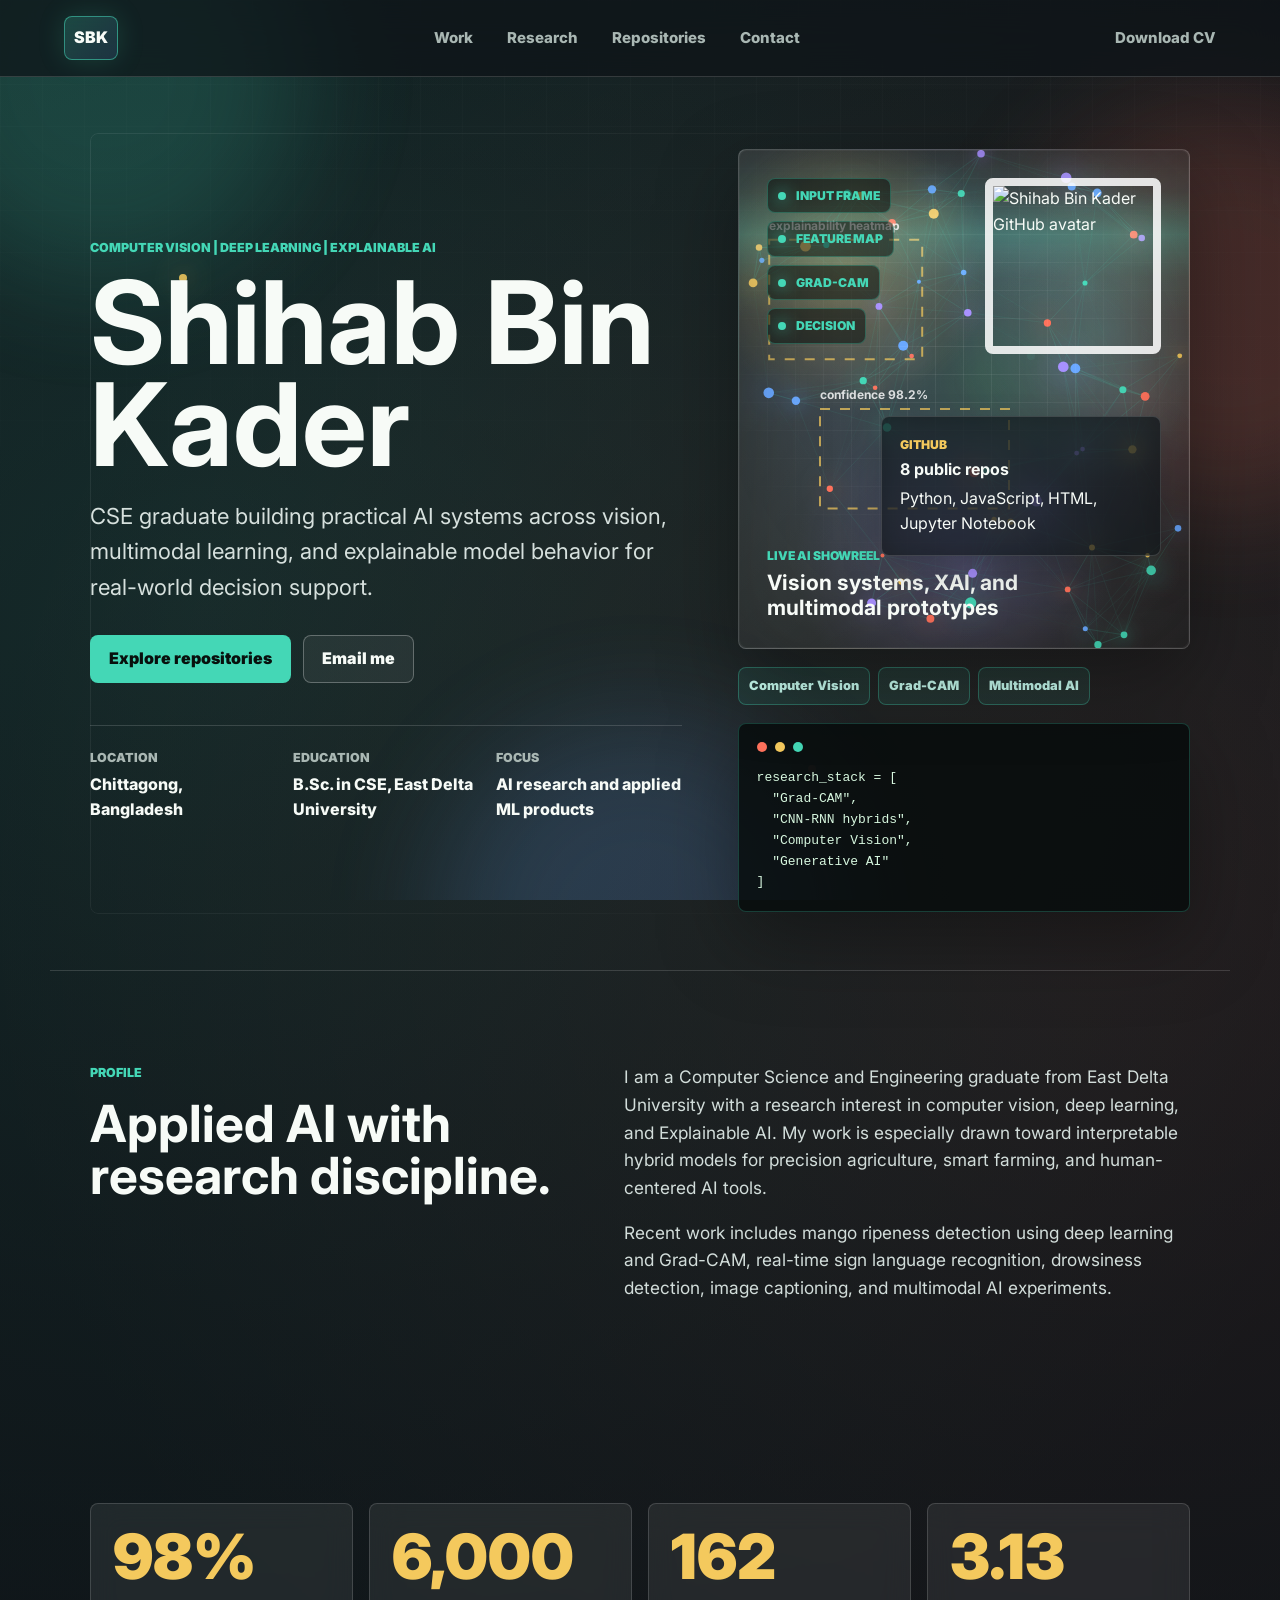
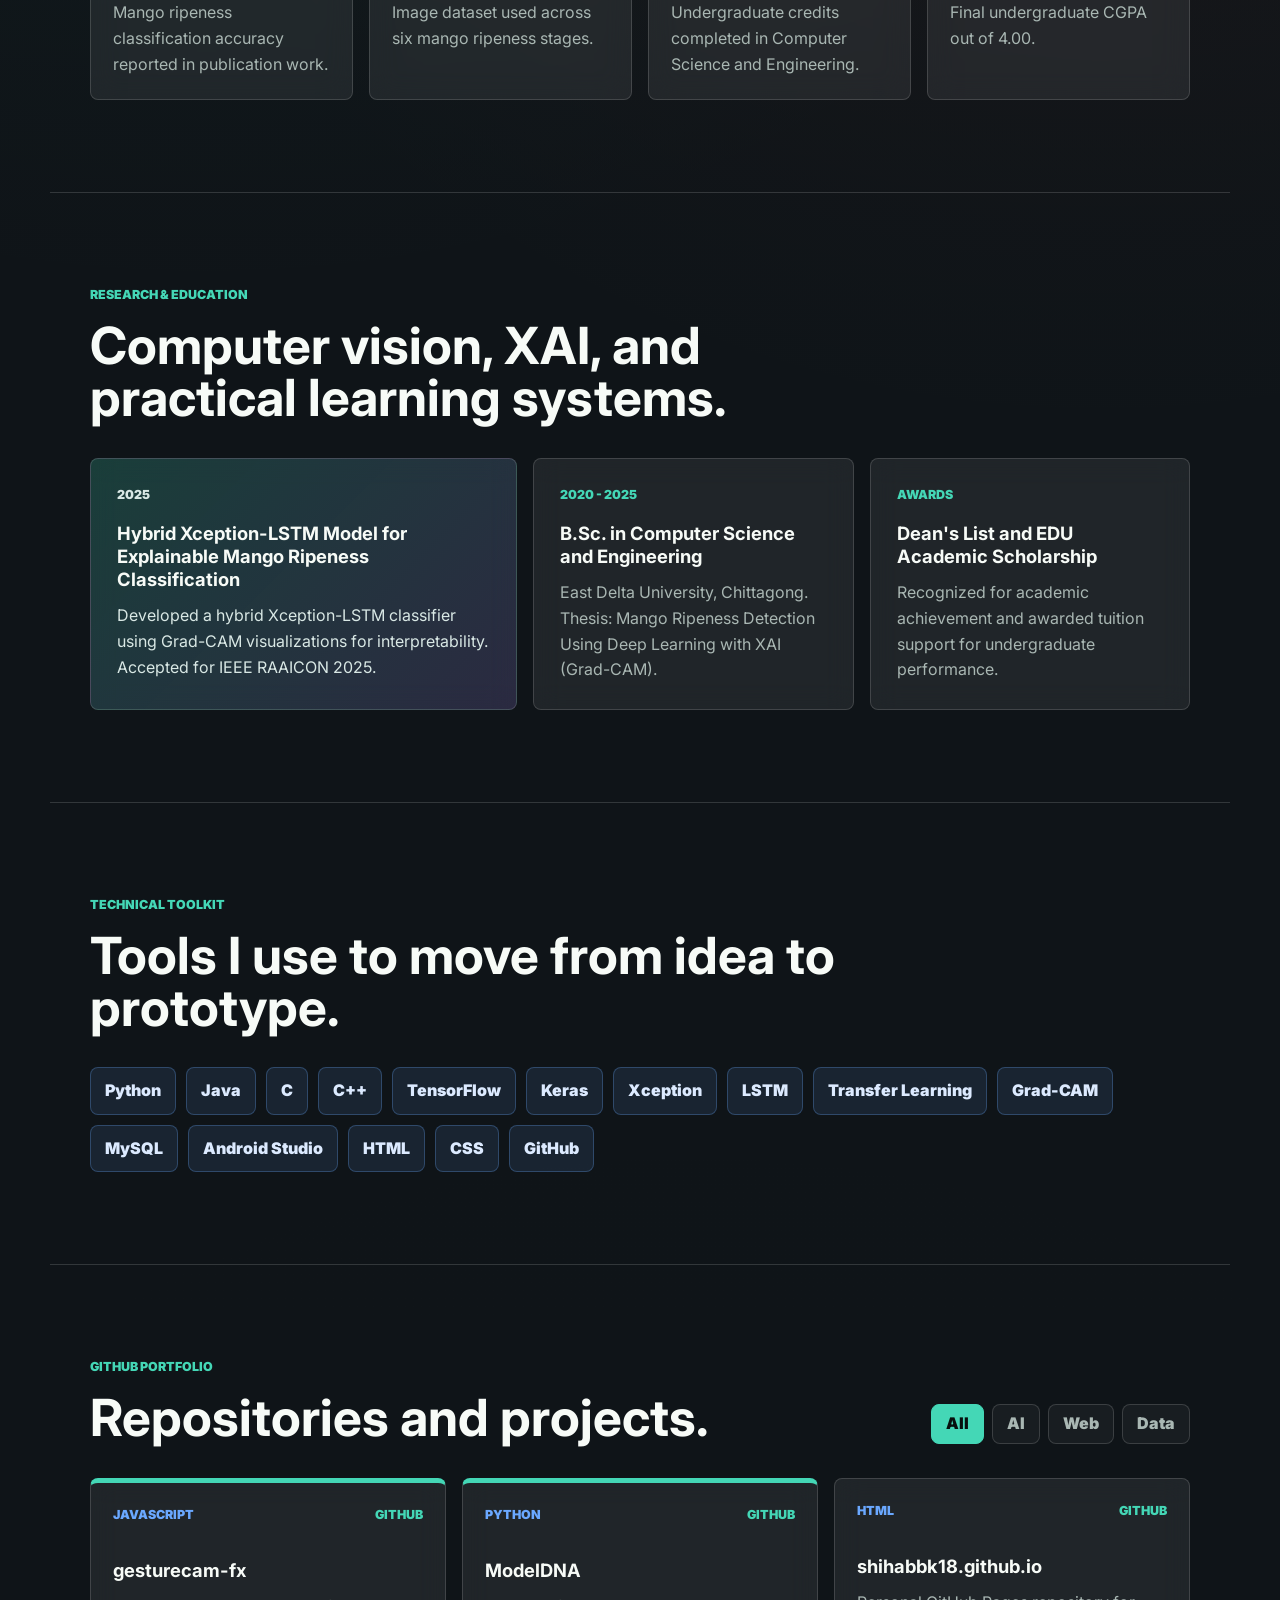
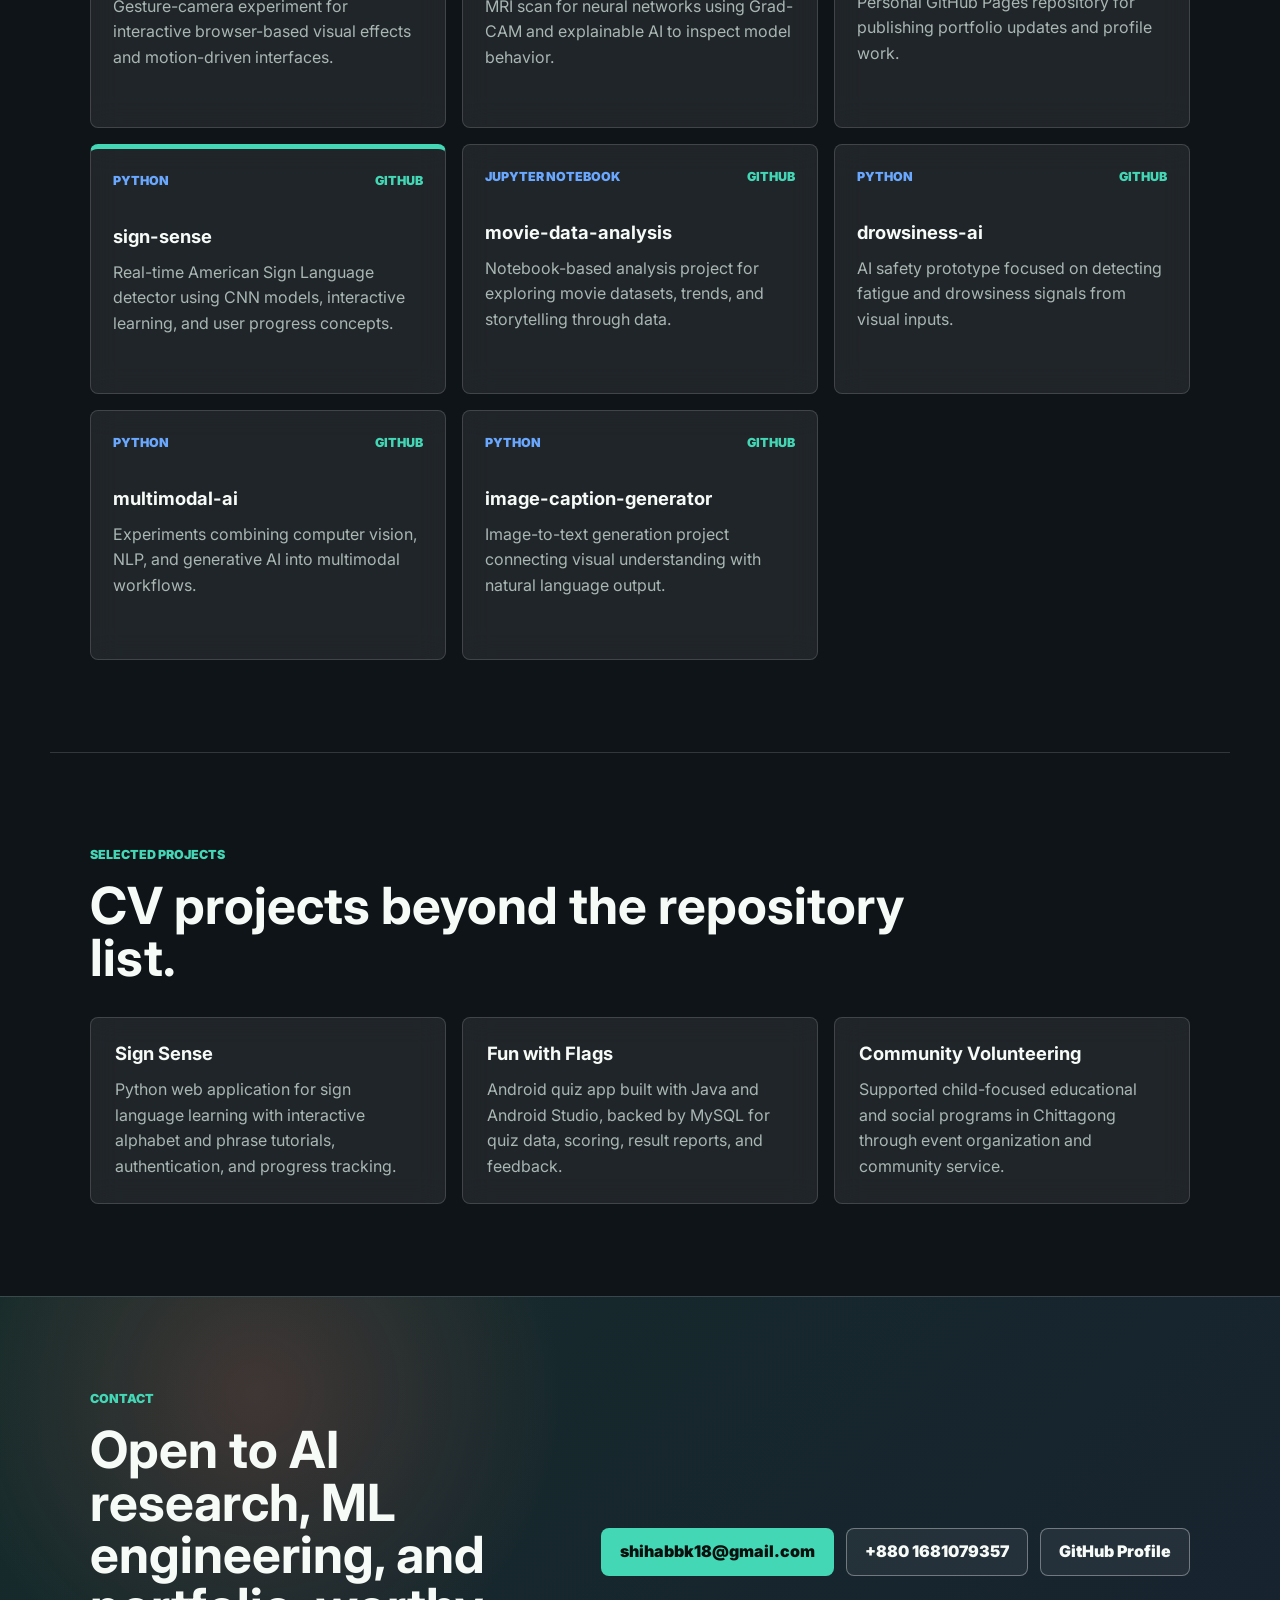
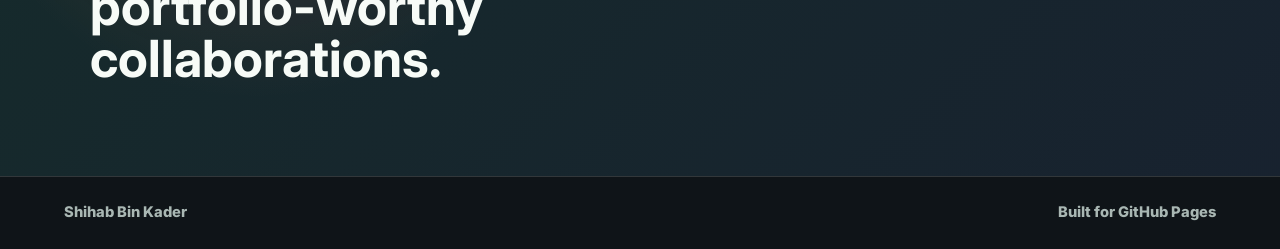
==== commit 39bbcd32: "Add animated AI showreel hero" ====
--- a/index.html
+++ b/index.html
@@ -73,8 +73,21 @@
           </dl>
         </div>
 
-        <aside class="profile-panel" aria-label="Profile summary">
-          <div class="profile-visual">
+        <aside class="profile-panel" aria-label="AI portfolio showreel">
+          <div class="showreel-stage">
+            <canvas id="aiShowreel" width="920" height="620" aria-hidden="true"></canvas>
+            <div class="showreel-grid" aria-hidden="true"></div>
+            <div class="showreel-scan" aria-hidden="true"></div>
+            <div class="showreel-copy">
+              <span>Live AI Showreel</span>
+              <strong>Vision systems, XAI, and multimodal prototypes</strong>
+            </div>
+            <div class="model-stack" aria-hidden="true">
+              <span>Input frame</span>
+              <span>Feature map</span>
+              <span>Grad-CAM</span>
+              <span>Decision</span>
+            </div>
             <img
               src="https://github.com/shihabbk18.png"
               alt="Shihab Bin Kader GitHub avatar"
@@ -313,17 +326,6 @@
             </p>
           </article>
 
-          <article class="repo-card local-card" data-tags="ai python">
-            <div class="repo-topline">
-              <span>Local Python project</span>
-              <a href="HandDotDraw/README.md">Readme</a>
-            </div>
-            <h3>HandDotDraw</h3>
-            <p>
-              OpenCV hand-tracking drawing app with smoothed dotted Bezier strokes and webcam-based
-              gesture controls.
-            </p>
-          </article>
         </div>
       </section>
 
--- a/styles.css
+++ b/styles.css
@@ -329,39 +329,149 @@
   animation: slideUp 850ms ease 120ms both;
 }
 
-.profile-visual {
+.showreel-stage {
   position: relative;
-  min-height: 430px;
+  min-height: 500px;
   overflow: hidden;
   padding: 28px;
   border: 1px solid var(--line);
   border-radius: 8px;
   background:
-    radial-gradient(circle at 24% 24%, rgba(244, 201, 93, 0.5), transparent 28%),
+    radial-gradient(circle at 24% 24%, rgba(244, 201, 93, 0.32), transparent 28%),
     radial-gradient(circle at 80% 36%, rgba(68, 215, 182, 0.22), transparent 32%),
-    linear-gradient(135deg, rgba(255, 255, 255, 0.14), rgba(255, 255, 255, 0.05));
+    radial-gradient(circle at 48% 82%, rgba(169, 144, 255, 0.2), transparent 34%),
+    linear-gradient(135deg, rgba(255, 255, 255, 0.16), rgba(255, 255, 255, 0.04));
   box-shadow: var(--shadow);
-}
-
-.profile-visual::after {
+  isolation: isolate;
+}
+
+.showreel-stage canvas,
+.showreel-grid,
+.showreel-scan {
   position: absolute;
   inset: 0;
+}
+
+.showreel-stage canvas {
+  z-index: -1;
+  width: 100%;
+  height: 100%;
+}
+
+.showreel-grid {
+  z-index: 0;
+  background-image:
+    linear-gradient(rgba(255, 255, 255, 0.08) 1px, transparent 1px),
+    linear-gradient(90deg, rgba(255, 255, 255, 0.08) 1px, transparent 1px);
+  background-size: 28px 28px;
+  mask-image: radial-gradient(circle at 50% 40%, #000, transparent 72%);
+}
+
+.showreel-scan {
+  z-index: 1;
+  width: 100%;
+  height: 34%;
+  background: linear-gradient(
+    to bottom,
+    transparent,
+    rgba(68, 215, 182, 0.09),
+    rgba(68, 215, 182, 0.32),
+    rgba(68, 215, 182, 0.09),
+    transparent
+  );
+  mix-blend-mode: screen;
+  animation: scanline 4.6s ease-in-out infinite;
+}
+
+.showreel-stage::before {
+  position: absolute;
+  inset: 0;
+  z-index: 2;
   content: "";
-  background-image:
-    linear-gradient(rgba(255, 255, 255, 0.09) 1px, transparent 1px),
-    linear-gradient(90deg, rgba(255, 255, 255, 0.09) 1px, transparent 1px);
-  background-size: 28px 28px;
-  mask-image: linear-gradient(140deg, transparent 0%, #000 42%, #000 72%, transparent 100%);
-}
-
-.profile-visual img {
+  border-radius: inherit;
+  box-shadow:
+    inset 0 0 0 1px rgba(255, 255, 255, 0.04),
+    inset 0 0 90px rgba(0, 0, 0, 0.28);
+  pointer-events: none;
+}
+
+.showreel-copy {
+  position: absolute;
+  left: 28px;
+  right: 28px;
+  bottom: 28px;
+  z-index: 4;
+  display: grid;
+  max-width: 360px;
+  gap: 6px;
+}
+
+.showreel-copy span,
+.model-stack span {
+  color: var(--teal);
+  font-size: 0.76rem;
+  font-weight: 900;
+  text-transform: uppercase;
+}
+
+.showreel-copy strong {
+  font-size: 1.32rem;
+  line-height: 1.15;
+}
+
+.model-stack {
   position: relative;
-  z-index: 1;
+  z-index: 4;
+  display: grid;
+  width: min(100%, 360px);
+  gap: 8px;
+}
+
+.model-stack span {
+  position: relative;
+  width: fit-content;
+  padding: 7px 10px 7px 28px;
+  border: 1px solid rgba(68, 215, 182, 0.3);
+  border-radius: 8px;
+  background: rgba(7, 12, 11, 0.52);
+  animation: pulseStep 4.8s ease-in-out infinite;
+}
+
+.model-stack span::before {
+  position: absolute;
+  left: 10px;
+  top: 50%;
+  width: 8px;
+  height: 8px;
+  content: "";
+  transform: translateY(-50%);
+  border-radius: 50%;
+  background: var(--teal);
+  box-shadow: 0 0 16px var(--teal);
+}
+
+.model-stack span:nth-child(2) {
+  animation-delay: 0.5s;
+}
+
+.model-stack span:nth-child(3) {
+  animation-delay: 1s;
+}
+
+.model-stack span:nth-child(4) {
+  animation-delay: 1.5s;
+}
+
+.showreel-stage img {
+  position: absolute;
+  right: 28px;
+  top: 28px;
+  z-index: 4;
   display: block;
   width: 176px;
   height: 176px;
   object-fit: cover;
-  border: 8px solid rgba(255, 255, 255, 0.9);
+  border: 8px solid rgba(255, 255, 255, 0.86);
   border-radius: 8px;
   animation: float 5s ease-in-out infinite;
 }
@@ -369,8 +479,8 @@
 .signal-card {
   position: absolute;
   right: 28px;
-  bottom: 28px;
-  z-index: 1;
+  bottom: 92px;
+  z-index: 4;
   display: grid;
   max-width: 280px;
   gap: 3px;
@@ -753,6 +863,30 @@
   }
 }
 
+@keyframes scanline {
+  0%,
+  100% {
+    transform: translateY(-42%);
+    opacity: 0.42;
+  }
+  50% {
+    transform: translateY(214%);
+    opacity: 0.9;
+  }
+}
+
+@keyframes pulseStep {
+  0%,
+  100% {
+    transform: translateX(0);
+    border-color: rgba(68, 215, 182, 0.24);
+  }
+  50% {
+    transform: translateX(8px);
+    border-color: rgba(68, 215, 182, 0.72);
+  }
+}
+
 @keyframes slideUp {
   from {
     opacity: 0;
@@ -839,7 +973,7 @@
     grid-template-columns: 1fr;
   }
 
-  .profile-visual {
+  .showreel-stage {
     min-height: 380px;
   }
 
@@ -847,6 +981,24 @@
     right: 18px;
     bottom: 18px;
     left: 18px;
+    max-width: none;
+  }
+
+  .showreel-stage img {
+    width: 122px;
+    height: 122px;
+    right: 18px;
+    top: 18px;
+  }
+
+  .showreel-copy {
+    left: 18px;
+    right: 18px;
+    bottom: 124px;
+  }
+
+  .model-stack {
+    max-width: 190px;
   }
 
   .repo-heading {
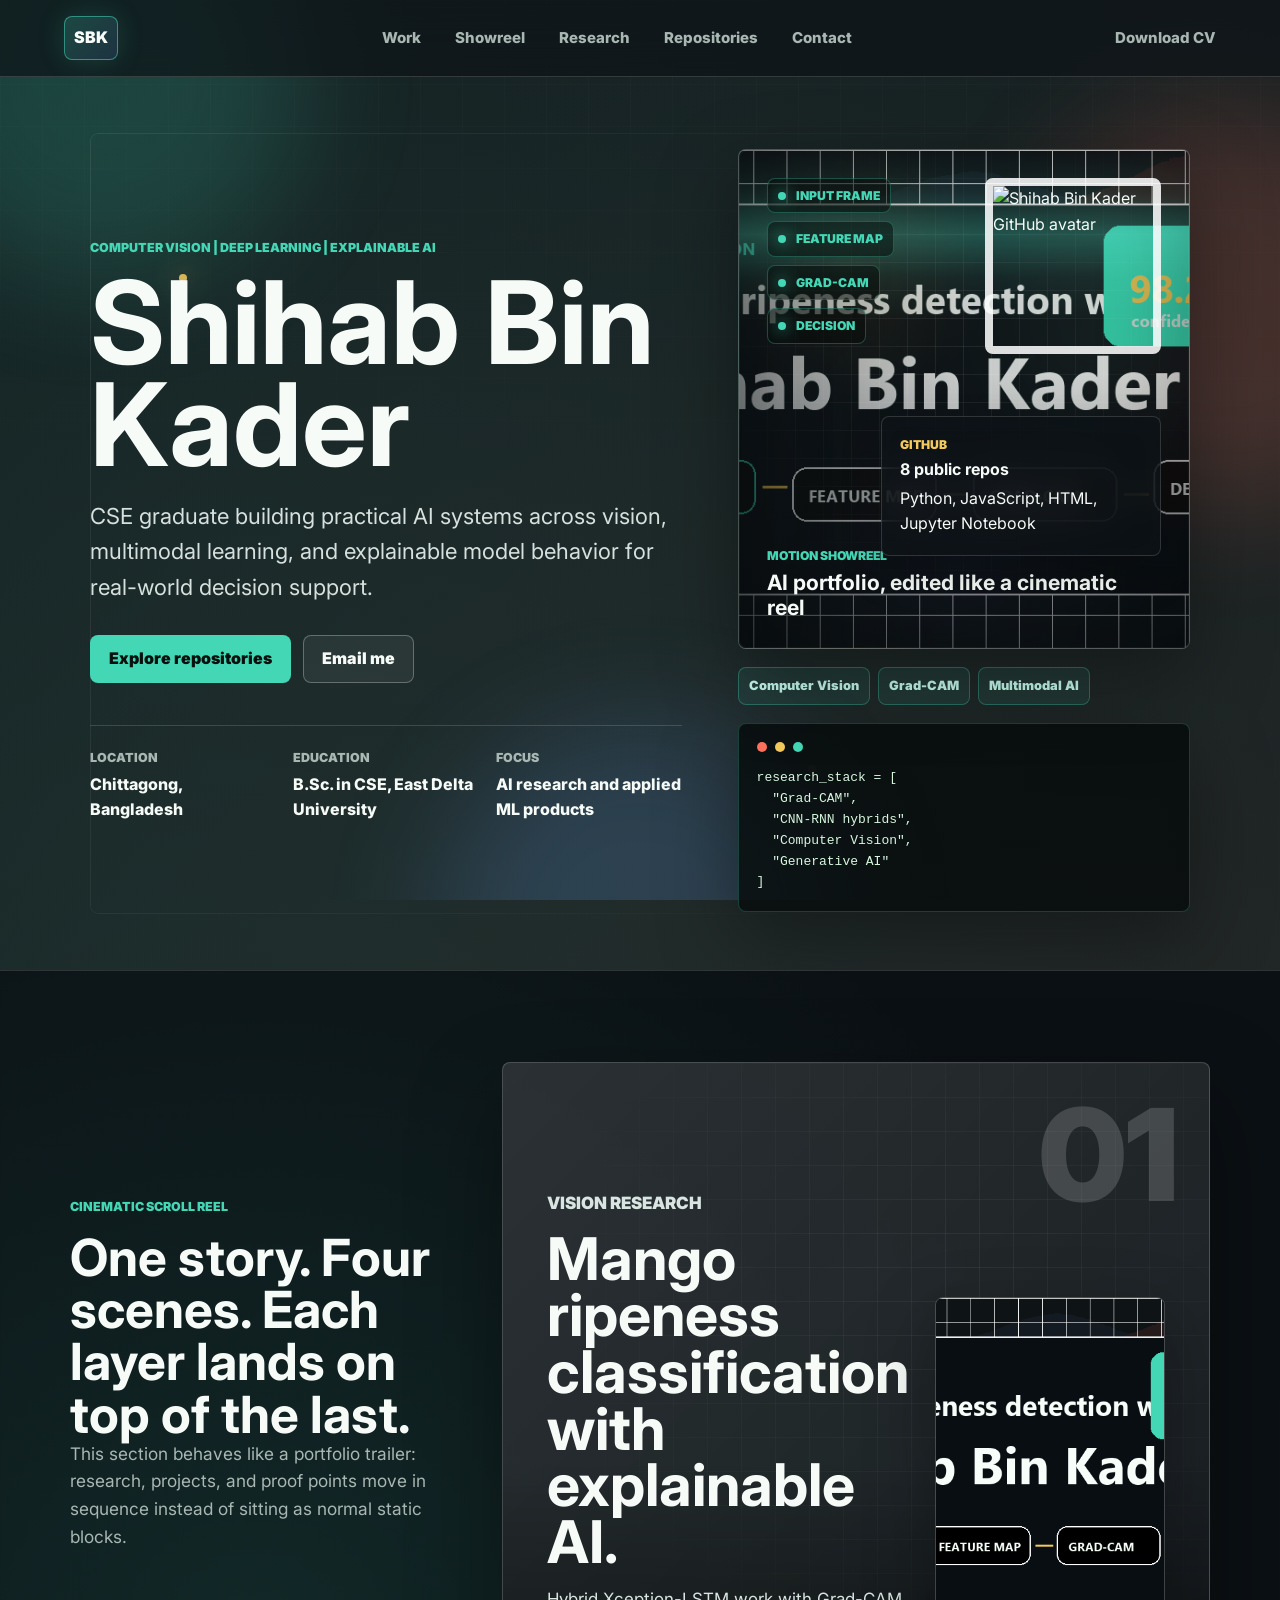
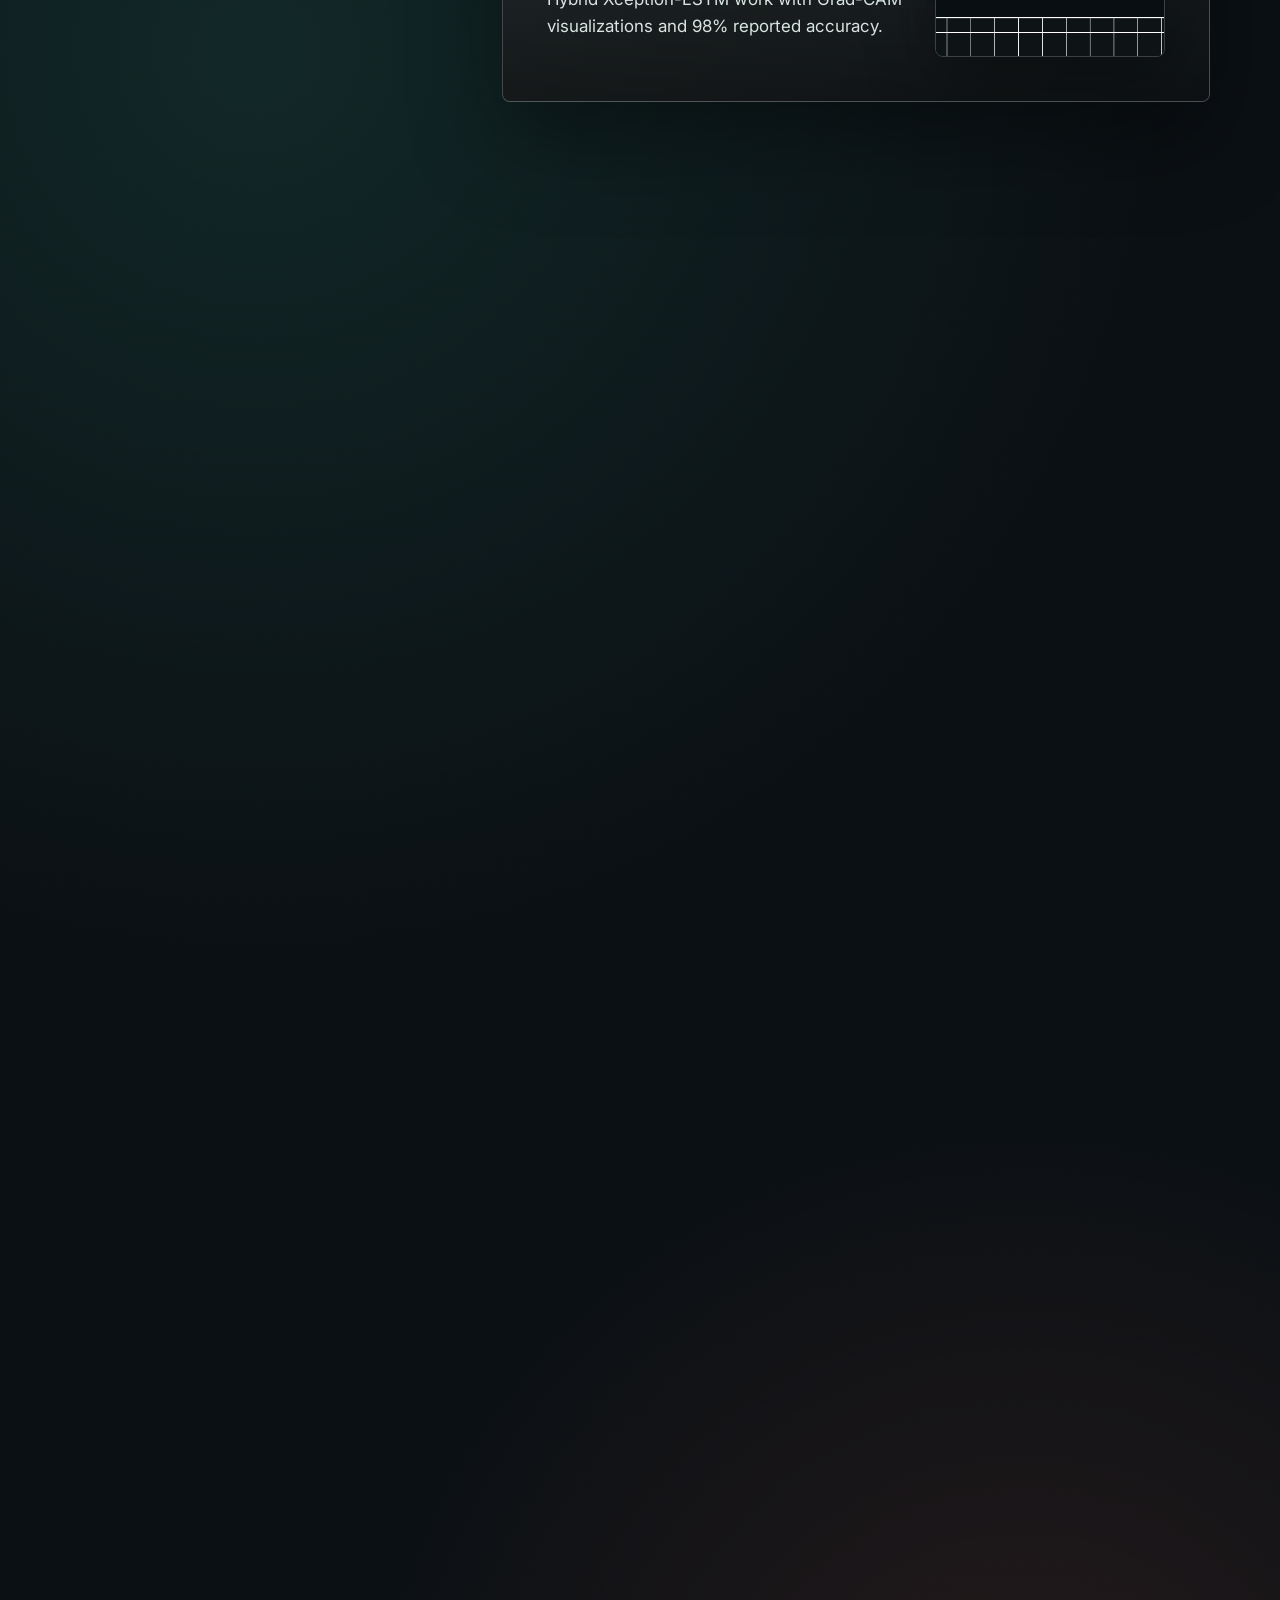
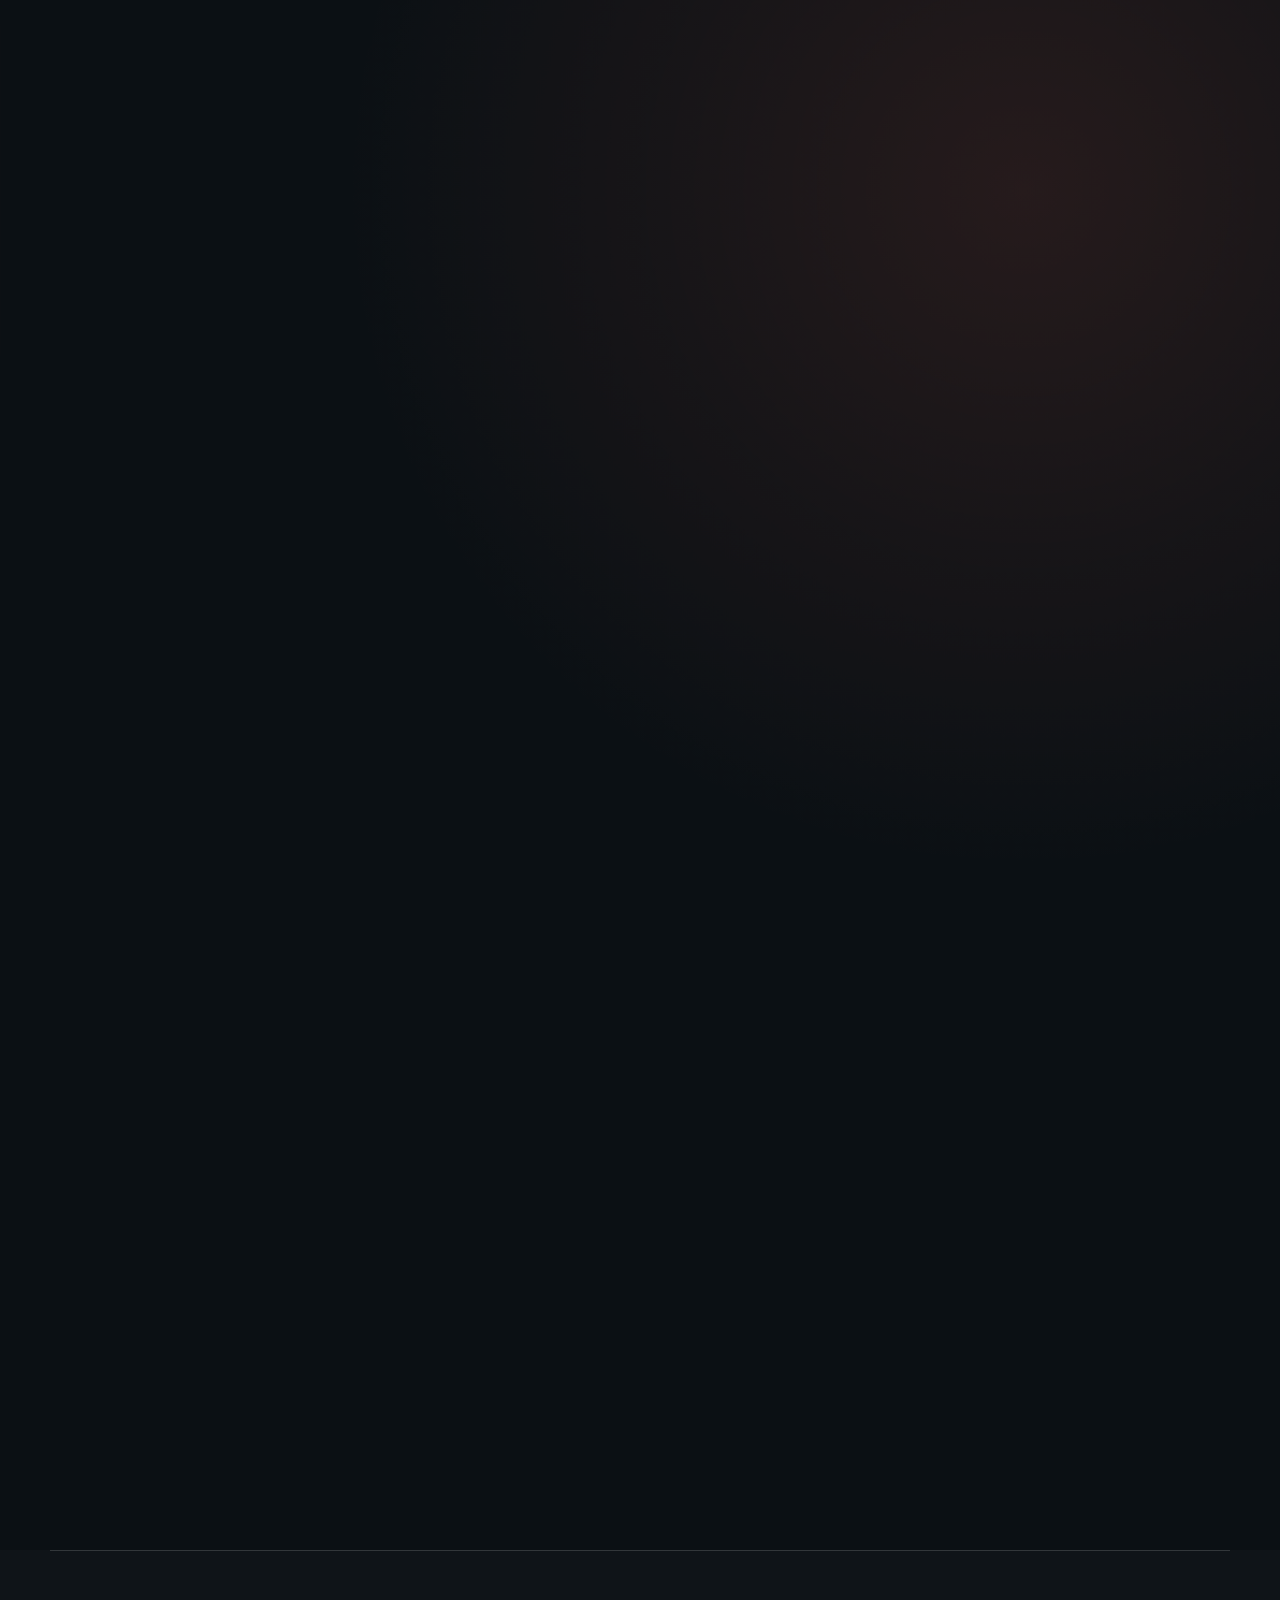
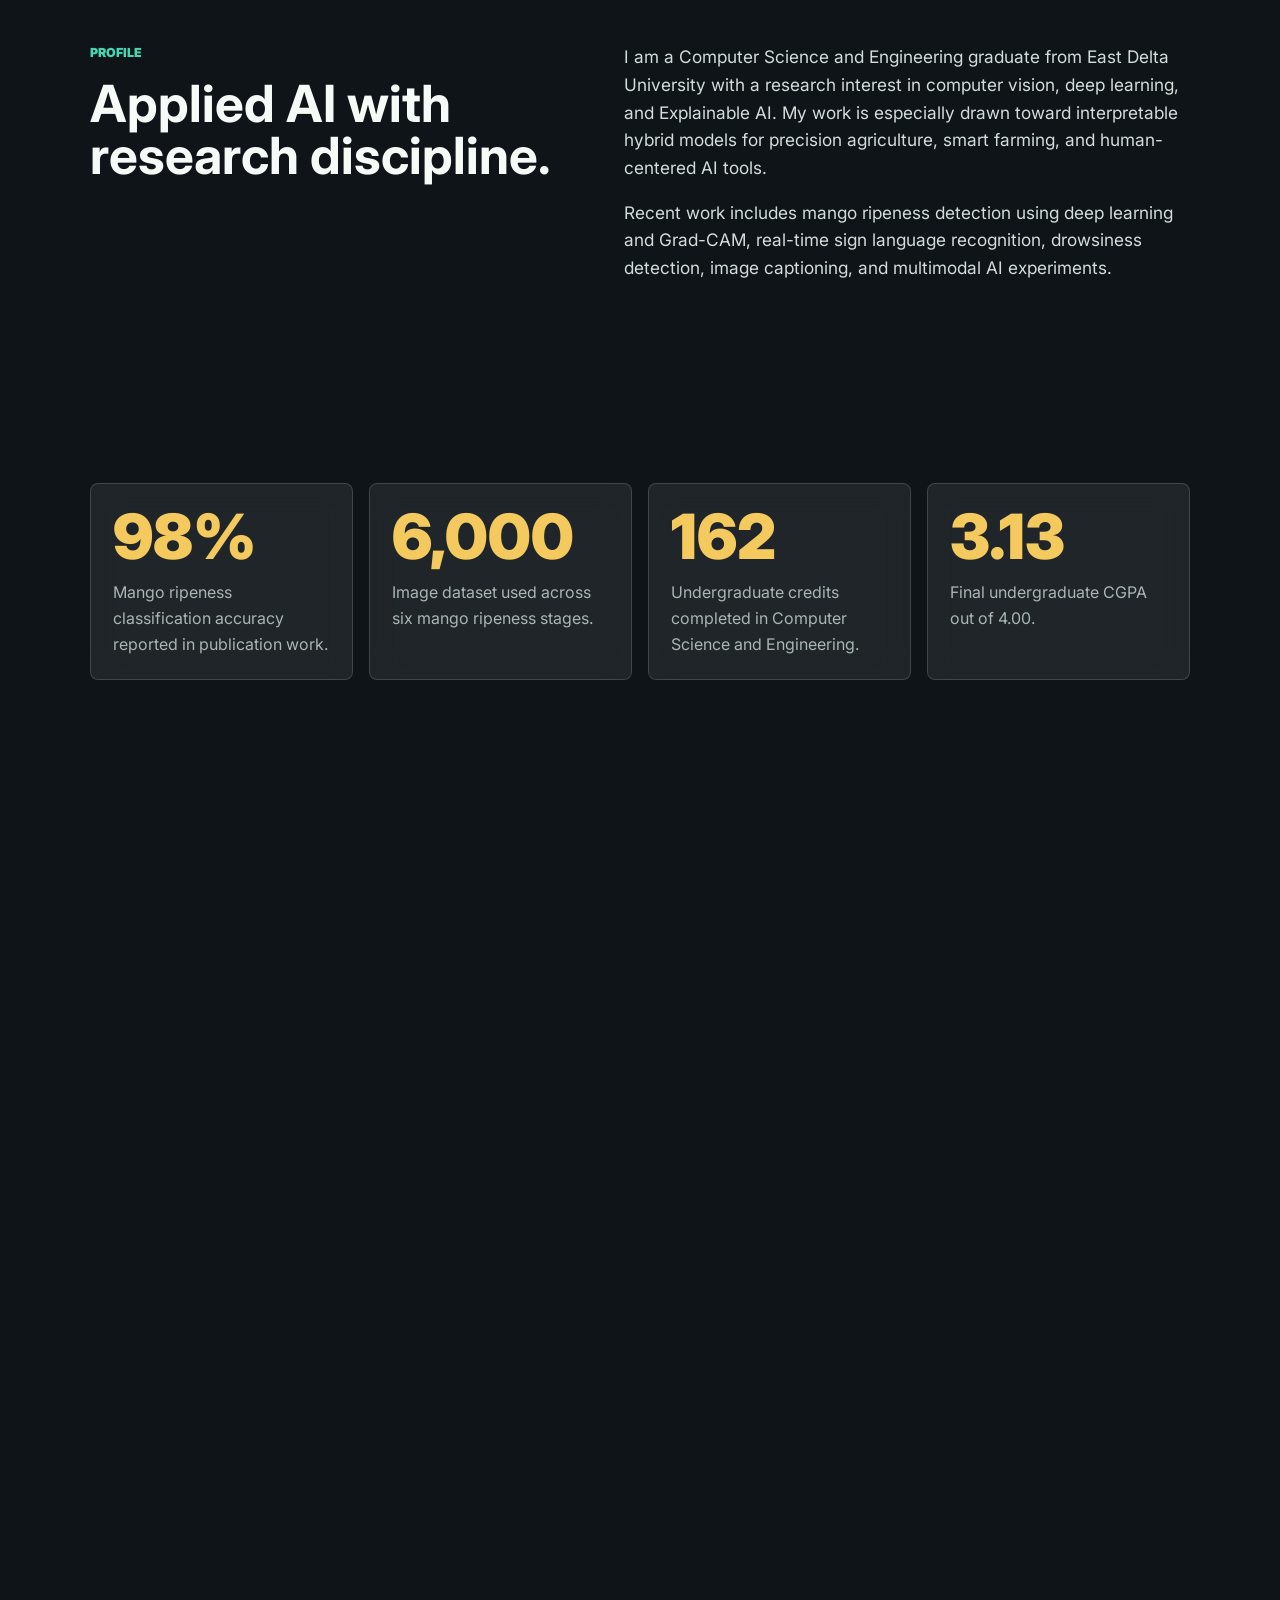
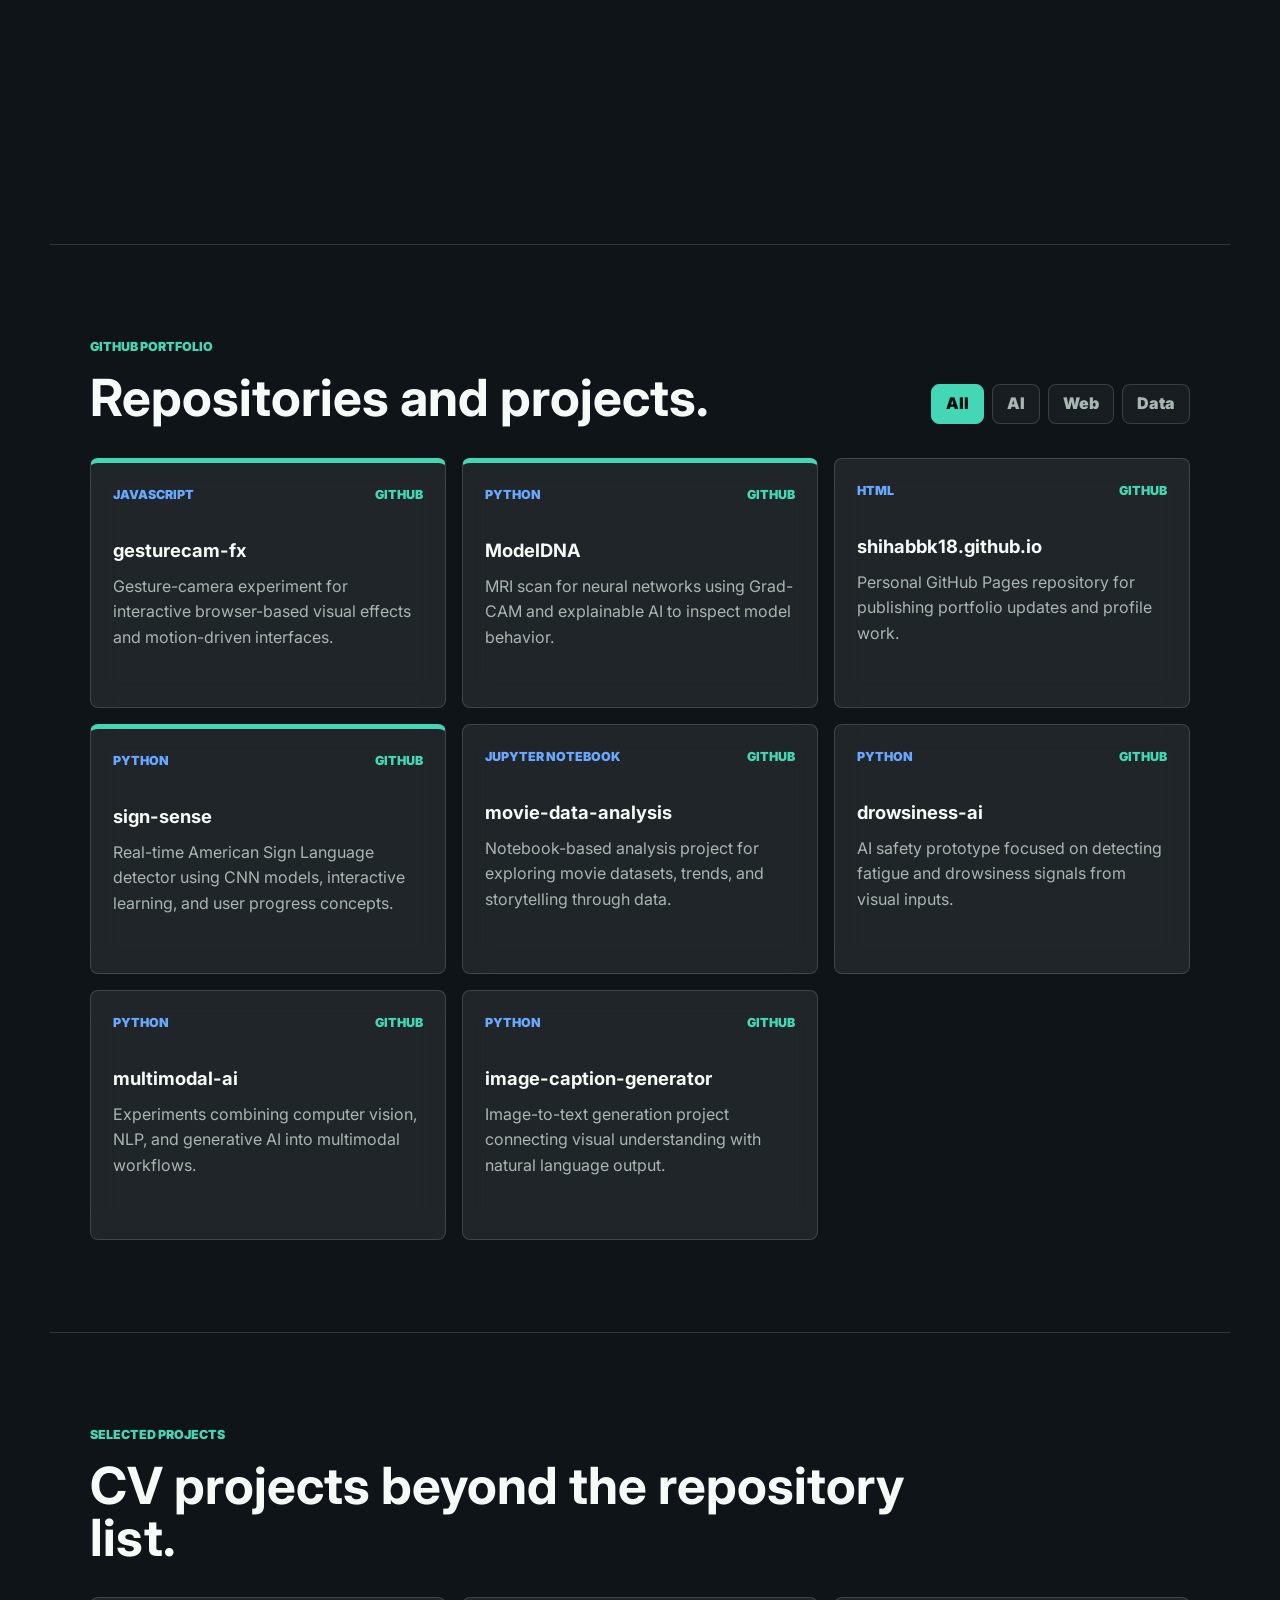
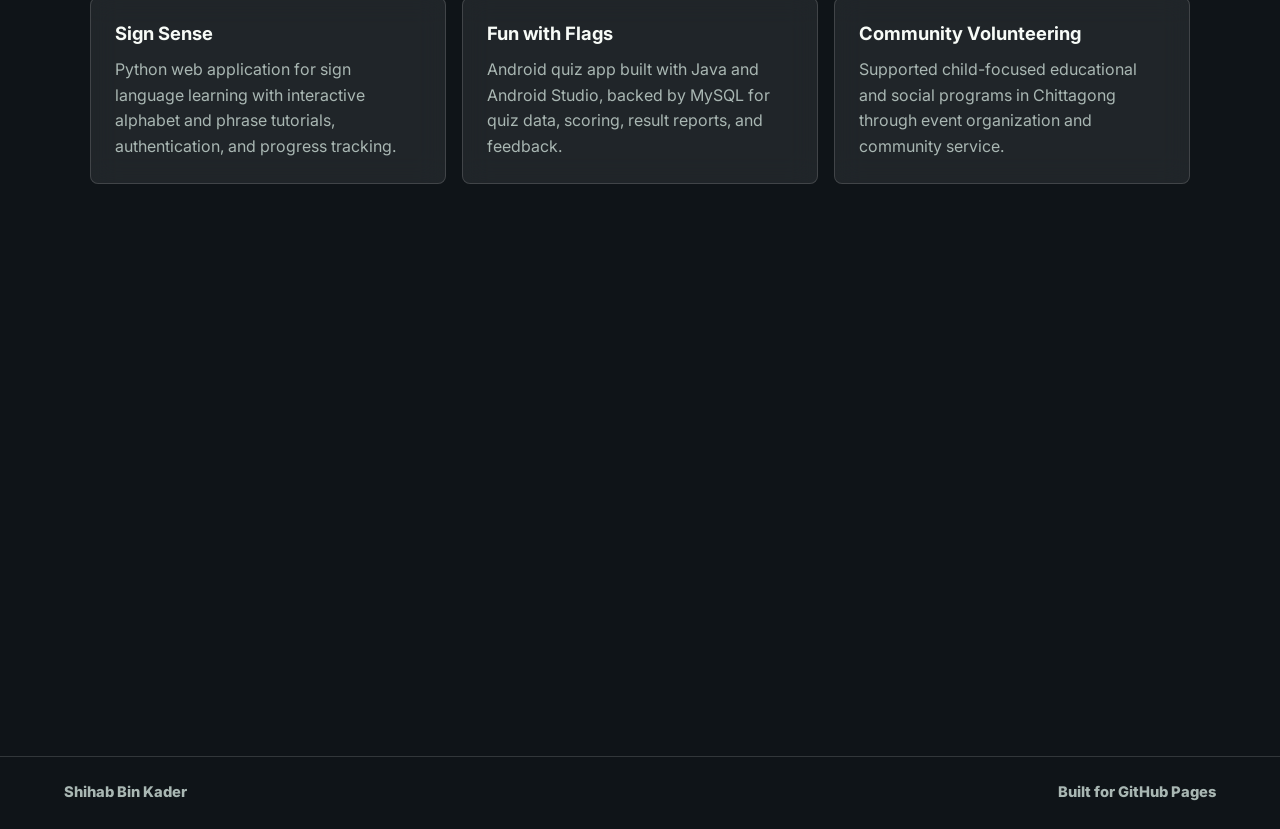
==== commit 498143dc: "Build cinematic scroll showreel portfolio" ====
--- a/index.html
+++ b/index.html
@@ -30,6 +30,7 @@
       </a>
       <nav class="nav-links" aria-label="Primary navigation">
         <a href="#work">Work</a>
+        <a href="#showreel">Showreel</a>
         <a href="#research">Research</a>
         <a href="#repos">Repositories</a>
         <a href="#contact">Contact</a>
@@ -75,12 +76,16 @@
 
         <aside class="profile-panel" aria-label="AI portfolio showreel">
           <div class="showreel-stage">
-            <canvas id="aiShowreel" width="920" height="620" aria-hidden="true"></canvas>
+            <img
+              class="showreel-video"
+              src="assets/portfolio-showreel.gif"
+              alt="Animated AI portfolio showreel with computer vision, Grad-CAM, and multimodal AI scenes"
+            />
             <div class="showreel-grid" aria-hidden="true"></div>
             <div class="showreel-scan" aria-hidden="true"></div>
             <div class="showreel-copy">
-              <span>Live AI Showreel</span>
-              <strong>Vision systems, XAI, and multimodal prototypes</strong>
+              <span>Motion Showreel</span>
+              <strong>AI portfolio, edited like a cinematic reel</strong>
             </div>
             <div class="model-stack" aria-hidden="true">
               <span>Input frame</span>
@@ -89,6 +94,7 @@
               <span>Decision</span>
             </div>
             <img
+              class="showreel-avatar"
               src="https://github.com/shihabbk18.png"
               alt="Shihab Bin Kader GitHub avatar"
               width="176"
@@ -115,6 +121,69 @@
 ]</code></pre>
           </div>
         </aside>
+      </section>
+
+      <section class="story-reel" id="showreel">
+        <div class="story-sticky">
+          <div class="story-copy">
+            <p class="eyebrow">Cinematic Scroll Reel</p>
+            <h2>One story. Four scenes. Each layer lands on top of the last.</h2>
+            <p>
+              This section behaves like a portfolio trailer: research, projects, and proof points
+              move in sequence instead of sitting as normal static blocks.
+            </p>
+          </div>
+
+          <div class="story-stage" aria-label="Animated portfolio story cards">
+            <article class="story-card active" data-story-card>
+              <span class="scene-count">01</span>
+              <div>
+                <p class="eyebrow">Vision Research</p>
+                <h3>Mango ripeness classification with explainable AI.</h3>
+                <p>Hybrid Xception-LSTM work with Grad-CAM visualizations and 98% reported accuracy.</p>
+              </div>
+              <img src="assets/portfolio-showreel.gif" alt="Animated visual summary of AI research work" />
+            </article>
+
+            <article class="story-card" data-story-card>
+              <span class="scene-count">02</span>
+              <div>
+                <p class="eyebrow">ModelDNA</p>
+                <h3>Neural network MRI using Grad-CAM.</h3>
+                <p>Visual inspection tools for understanding how models make decisions.</p>
+              </div>
+              <div class="heatmap-panel" aria-hidden="true">
+                <span></span><span></span><span></span><span></span>
+              </div>
+            </article>
+
+            <article class="story-card" data-story-card>
+              <span class="scene-count">03</span>
+              <div>
+                <p class="eyebrow">Sign Sense</p>
+                <h3>Real-time sign language recognition.</h3>
+                <p>Interactive computer-vision prototype for learning and recognizing ASL concepts.</p>
+              </div>
+              <div class="gesture-panel" aria-hidden="true">
+                <i></i><i></i><i></i><i></i><i></i>
+              </div>
+            </article>
+
+            <article class="story-card" data-story-card>
+              <span class="scene-count">04</span>
+              <div>
+                <p class="eyebrow">Multimodal AI</p>
+                <h3>Vision, language, and generative workflows.</h3>
+                <p>Prototype-driven work across image captioning, safety detection, and applied ML tools.</p>
+              </div>
+              <div class="terminal-panel" aria-hidden="true">
+                <code>deploy_candidate = "Shihab Bin Kader"</code>
+                <code>skills.match(["CV", "XAI", "Python"])</code>
+                <code>result = "interview-ready"</code>
+              </div>
+            </article>
+          </div>
+        </div>
       </section>
 
       <section class="section-shell split-section reveal" id="work">
--- a/styles.css
+++ b/styles.css
@@ -345,17 +345,30 @@
   isolation: isolate;
 }
 
-.showreel-stage canvas,
+.showreel-video,
 .showreel-grid,
 .showreel-scan {
   position: absolute;
   inset: 0;
 }
 
-.showreel-stage canvas {
-  z-index: -1;
+.showreel-video {
+  z-index: -2;
   width: 100%;
   height: 100%;
+  object-fit: cover;
+  opacity: 0.72;
+  filter: saturate(1.18) contrast(1.08);
+}
+
+.showreel-stage::after {
+  position: absolute;
+  inset: 0;
+  z-index: -1;
+  content: "";
+  background:
+    linear-gradient(90deg, rgba(8, 12, 15, 0.38), transparent 48%),
+    linear-gradient(0deg, rgba(8, 12, 15, 0.44), transparent 55%);
 }
 
 .showreel-grid {
@@ -462,7 +475,7 @@
   animation-delay: 1.5s;
 }
 
-.showreel-stage img {
+.showreel-avatar {
   position: absolute;
   right: 28px;
   top: 28px;
@@ -474,6 +487,259 @@
   border: 8px solid rgba(255, 255, 255, 0.86);
   border-radius: 8px;
   animation: float 5s ease-in-out infinite;
+}
+
+.story-reel {
+  position: relative;
+  min-height: 420vh;
+  border-top: 1px solid var(--line);
+  background:
+    radial-gradient(circle at 20% 18%, rgba(68, 215, 182, 0.12), transparent 28%),
+    radial-gradient(circle at 80% 64%, rgba(255, 114, 92, 0.11), transparent 26%),
+    #0b1014;
+}
+
+.story-sticky {
+  position: sticky;
+  top: 78px;
+  display: grid;
+  grid-template-columns: minmax(280px, 0.7fr) minmax(0, 1.3fr);
+  gap: clamp(20px, 4vw, 56px);
+  align-items: center;
+  max-width: 1220px;
+  min-height: calc(100vh - 78px);
+  margin: 0 auto;
+  padding: 48px clamp(18px, 4vw, 40px);
+}
+
+.story-copy {
+  max-width: 460px;
+}
+
+.story-copy p:last-child {
+  color: var(--muted);
+  font-size: 1.08rem;
+}
+
+.story-stage {
+  position: relative;
+  min-height: min(640px, calc(100vh - 142px));
+  perspective: 1400px;
+}
+
+.story-card {
+  position: absolute;
+  inset: 0;
+  display: grid;
+  grid-template-columns: 0.88fr 1.12fr;
+  gap: 26px;
+  align-items: end;
+  overflow: hidden;
+  padding: clamp(22px, 4vw, 44px);
+  border: 1px solid rgba(255, 255, 255, 0.18);
+  border-radius: 8px;
+  background:
+    linear-gradient(135deg, rgba(255, 255, 255, 0.13), rgba(255, 255, 255, 0.055)),
+    rgba(12, 18, 22, 0.86);
+  box-shadow: 0 36px 90px rgba(0, 0, 0, 0.38);
+  opacity: 0;
+  transform: translateY(92px) scale(0.9) rotateX(7deg);
+  transform-origin: center bottom;
+  transition:
+    opacity 420ms ease,
+    transform 520ms cubic-bezier(0.2, 0.8, 0.2, 1),
+    filter 420ms ease;
+}
+
+.story-card::before {
+  position: absolute;
+  inset: 0;
+  content: "";
+  background-image:
+    linear-gradient(rgba(255, 255, 255, 0.06) 1px, transparent 1px),
+    linear-gradient(90deg, rgba(255, 255, 255, 0.06) 1px, transparent 1px);
+  background-size: 34px 34px;
+  mask-image: radial-gradient(circle at 64% 36%, #000, transparent 72%);
+}
+
+.story-card::after {
+  position: absolute;
+  inset: auto 0 0;
+  height: 38%;
+  content: "";
+  background: linear-gradient(transparent, rgba(0, 0, 0, 0.42));
+}
+
+.story-card > * {
+  position: relative;
+  z-index: 1;
+}
+
+.story-card h3 {
+  max-width: 760px;
+  margin-bottom: 16px;
+  font-size: clamp(2rem, 4.6vw, 4.8rem);
+  line-height: 0.96;
+}
+
+.story-card p {
+  max-width: 640px;
+  color: #d8e5e1;
+  font-size: 1.06rem;
+}
+
+.story-card img {
+  width: 100%;
+  min-height: 360px;
+  object-fit: cover;
+  border: 1px solid rgba(255, 255, 255, 0.18);
+  border-radius: 8px;
+  box-shadow: 0 24px 70px rgba(0, 0, 0, 0.3);
+}
+
+.story-card.is-active {
+  opacity: 1;
+  transform: translateY(0) scale(1) rotateX(0);
+}
+
+.story-card.is-before {
+  opacity: 0.46;
+  filter: blur(1px) saturate(0.72);
+  transform: translateY(-42px) scale(0.92) rotateX(-4deg);
+}
+
+.story-card.is-after {
+  opacity: 0;
+  transform: translateY(110px) scale(0.88) rotateX(8deg);
+}
+
+.scene-count {
+  position: absolute;
+  top: 28px;
+  right: 30px;
+  z-index: 2;
+  color: rgba(255, 255, 255, 0.16);
+  font-size: clamp(4rem, 10vw, 8.6rem);
+  font-weight: 900;
+  line-height: 1;
+}
+
+.heatmap-panel,
+.gesture-panel,
+.terminal-panel {
+  align-self: stretch;
+  min-height: 360px;
+  border: 1px solid rgba(255, 255, 255, 0.16);
+  border-radius: 8px;
+  background: rgba(255, 255, 255, 0.045);
+}
+
+.heatmap-panel {
+  position: relative;
+  overflow: hidden;
+  background:
+    radial-gradient(circle at 28% 34%, rgba(255, 114, 92, 0.78), transparent 16%),
+    radial-gradient(circle at 58% 46%, rgba(244, 201, 93, 0.72), transparent 14%),
+    radial-gradient(circle at 74% 22%, rgba(68, 215, 182, 0.5), transparent 18%),
+    linear-gradient(135deg, rgba(106, 168, 255, 0.16), rgba(169, 144, 255, 0.12));
+  animation: heatShift 5s ease-in-out infinite;
+}
+
+.heatmap-panel span {
+  position: absolute;
+  border: 2px dashed rgba(255, 255, 255, 0.45);
+  border-radius: 8px;
+}
+
+.heatmap-panel span:nth-child(1) {
+  left: 14%;
+  top: 18%;
+  width: 42%;
+  height: 32%;
+}
+
+.heatmap-panel span:nth-child(2) {
+  right: 12%;
+  top: 24%;
+  width: 28%;
+  height: 44%;
+}
+
+.heatmap-panel span:nth-child(3) {
+  left: 24%;
+  bottom: 12%;
+  width: 50%;
+  height: 22%;
+}
+
+.heatmap-panel span:nth-child(4) {
+  inset: 34% 22% 24% 30%;
+}
+
+.gesture-panel {
+  position: relative;
+  overflow: hidden;
+  background:
+    radial-gradient(circle at 50% 50%, rgba(68, 215, 182, 0.18), transparent 38%),
+    linear-gradient(135deg, rgba(255, 255, 255, 0.08), rgba(255, 255, 255, 0.02));
+}
+
+.gesture-panel i {
+  position: absolute;
+  left: 50%;
+  bottom: 74px;
+  width: 34px;
+  height: 190px;
+  border-radius: 999px;
+  background: linear-gradient(var(--teal), rgba(68, 215, 182, 0.18));
+  box-shadow: 0 0 32px rgba(68, 215, 182, 0.32);
+  transform-origin: bottom center;
+  animation: fingerWave 3.4s ease-in-out infinite;
+}
+
+.gesture-panel i:nth-child(1) {
+  height: 136px;
+  transform: translateX(-98px) rotate(-34deg);
+}
+
+.gesture-panel i:nth-child(2) {
+  height: 210px;
+  transform: translateX(-48px) rotate(-13deg);
+  animation-delay: -0.4s;
+}
+
+.gesture-panel i:nth-child(3) {
+  height: 230px;
+  transform: translateX(0) rotate(4deg);
+  animation-delay: -0.8s;
+}
+
+.gesture-panel i:nth-child(4) {
+  height: 196px;
+  transform: translateX(48px) rotate(17deg);
+  animation-delay: -1.2s;
+}
+
+.gesture-panel i:nth-child(5) {
+  height: 150px;
+  transform: translateX(96px) rotate(34deg);
+  animation-delay: -1.6s;
+}
+
+.terminal-panel {
+  display: grid;
+  align-content: center;
+  gap: 16px;
+  padding: 28px;
+  background: #08100d;
+  color: #d7f7df;
+  box-shadow: inset 0 0 60px rgba(68, 215, 182, 0.08);
+}
+
+.terminal-panel code {
+  display: block;
+  color: #d7f7df;
+  font-size: clamp(0.86rem, 1.4vw, 1.05rem);
 }
 
 .signal-card {
@@ -887,6 +1153,28 @@
   }
 }
 
+@keyframes heatShift {
+  0%,
+  100% {
+    filter: hue-rotate(0deg) saturate(1.05);
+    transform: scale(1);
+  }
+  50% {
+    filter: hue-rotate(18deg) saturate(1.4);
+    transform: scale(1.04);
+  }
+}
+
+@keyframes fingerWave {
+  0%,
+  100% {
+    filter: brightness(1);
+  }
+  50% {
+    filter: brightness(1.28);
+  }
+}
+
 @keyframes slideUp {
   from {
     opacity: 0;
@@ -934,10 +1222,39 @@
   .contact-content {
     align-items: start;
   }
+
+  .story-reel {
+    min-height: auto;
+  }
+
+  .story-sticky {
+    position: relative;
+    top: auto;
+    grid-template-columns: 1fr;
+    min-height: auto;
+  }
+
+  .story-stage {
+    display: grid;
+    min-height: auto;
+    gap: 18px;
+  }
+
+  .story-card,
+  .story-card.is-active,
+  .story-card.is-before,
+  .story-card.is-after {
+    position: relative;
+    inset: auto;
+    opacity: 1;
+    filter: none;
+    transform: none;
+  }
 }
 
 @media (max-width: 680px) {
   .site-header {
+    grid-template-columns: auto minmax(0, 1fr);
     gap: 12px;
     padding: 12px 16px;
   }
@@ -950,10 +1267,18 @@
   .nav-links {
     justify-content: end;
     gap: 12px;
+    min-width: 0;
+    overflow-x: auto;
+    scrollbar-width: none;
+  }
+
+  .nav-links::-webkit-scrollbar {
+    display: none;
   }
 
   .nav-links a {
-    font-size: 0.82rem;
+    flex: 0 0 auto;
+    font-size: 0.78rem;
   }
 
   .section-shell {
@@ -984,7 +1309,7 @@
     max-width: none;
   }
 
-  .showreel-stage img {
+  .showreel-avatar {
     width: 122px;
     height: 122px;
     right: 18px;
@@ -1001,6 +1326,22 @@
     max-width: 190px;
   }
 
+  .story-card {
+    grid-template-columns: 1fr;
+    min-height: 620px;
+  }
+
+  .story-card h3 {
+    font-size: clamp(2rem, 12vw, 3.8rem);
+  }
+
+  .story-card img,
+  .heatmap-panel,
+  .gesture-panel,
+  .terminal-panel {
+    min-height: 260px;
+  }
+
   .repo-heading {
     flex-direction: column;
     align-items: start;
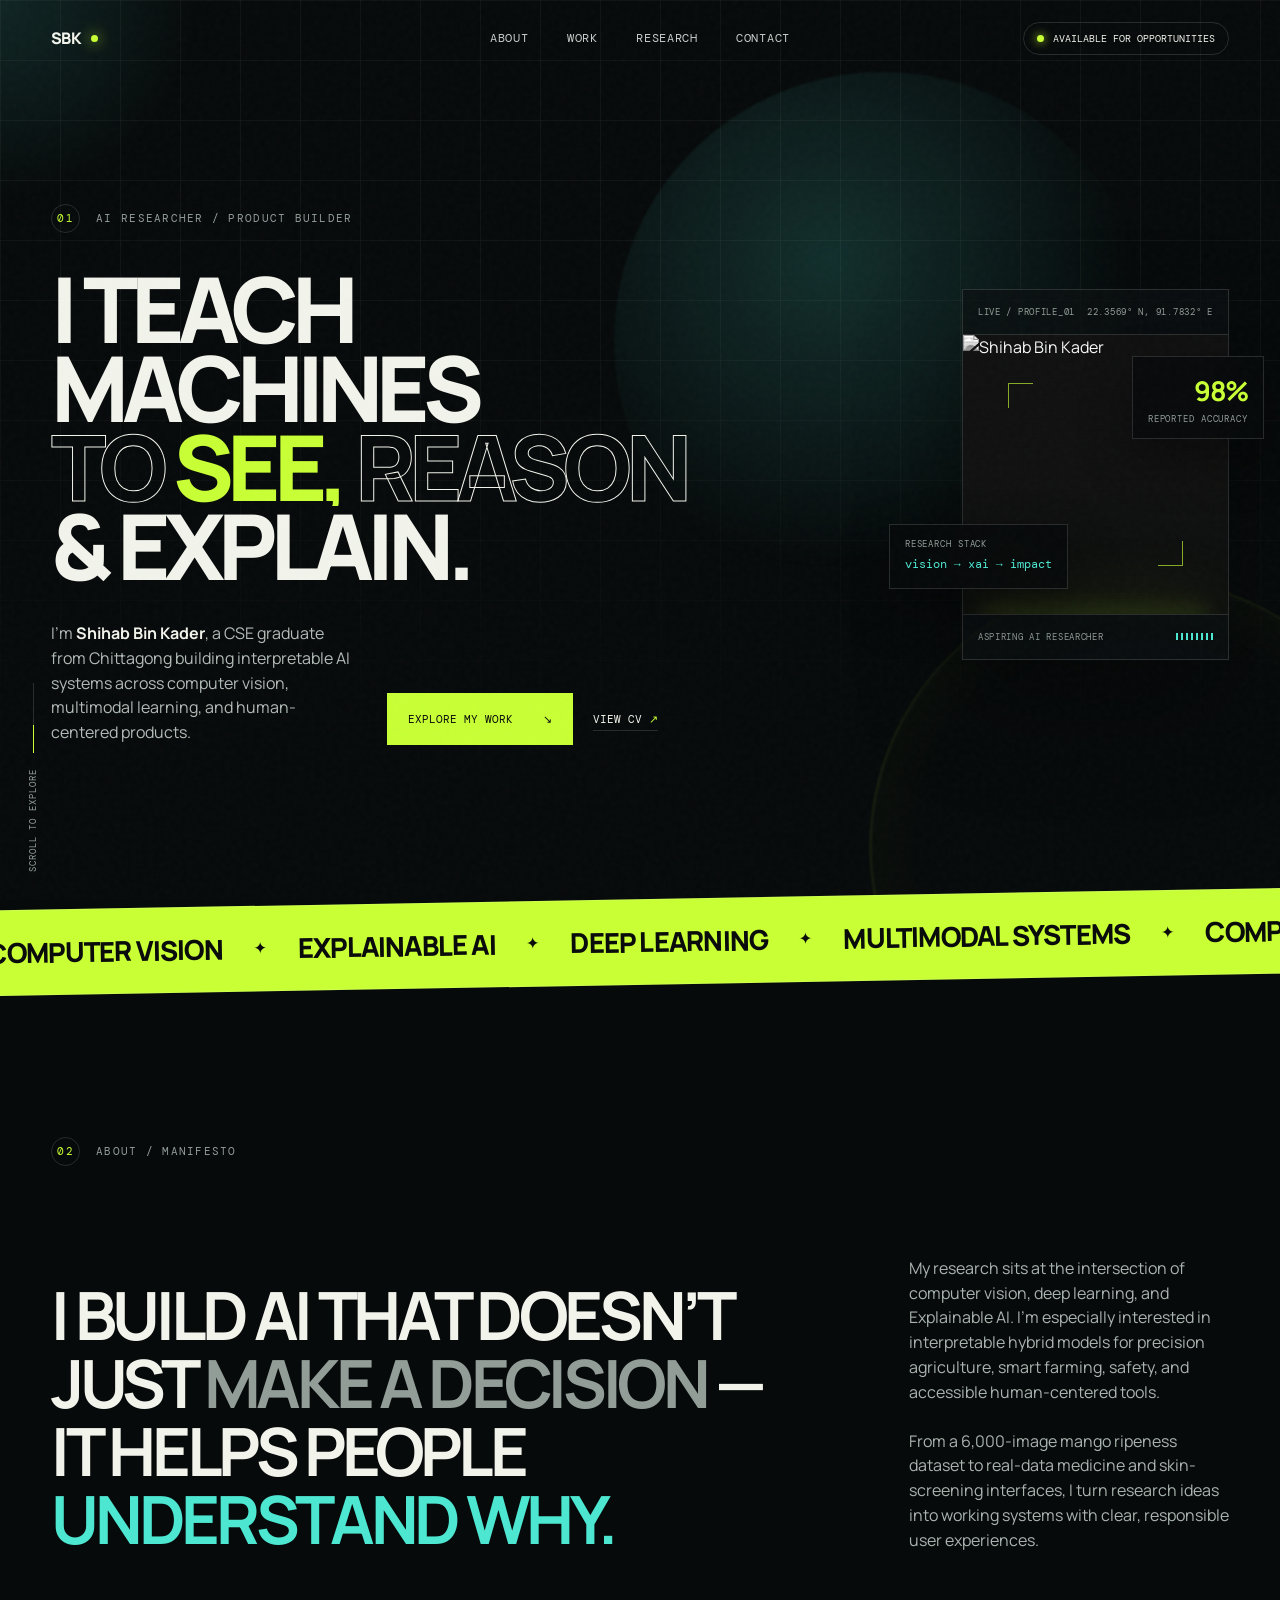
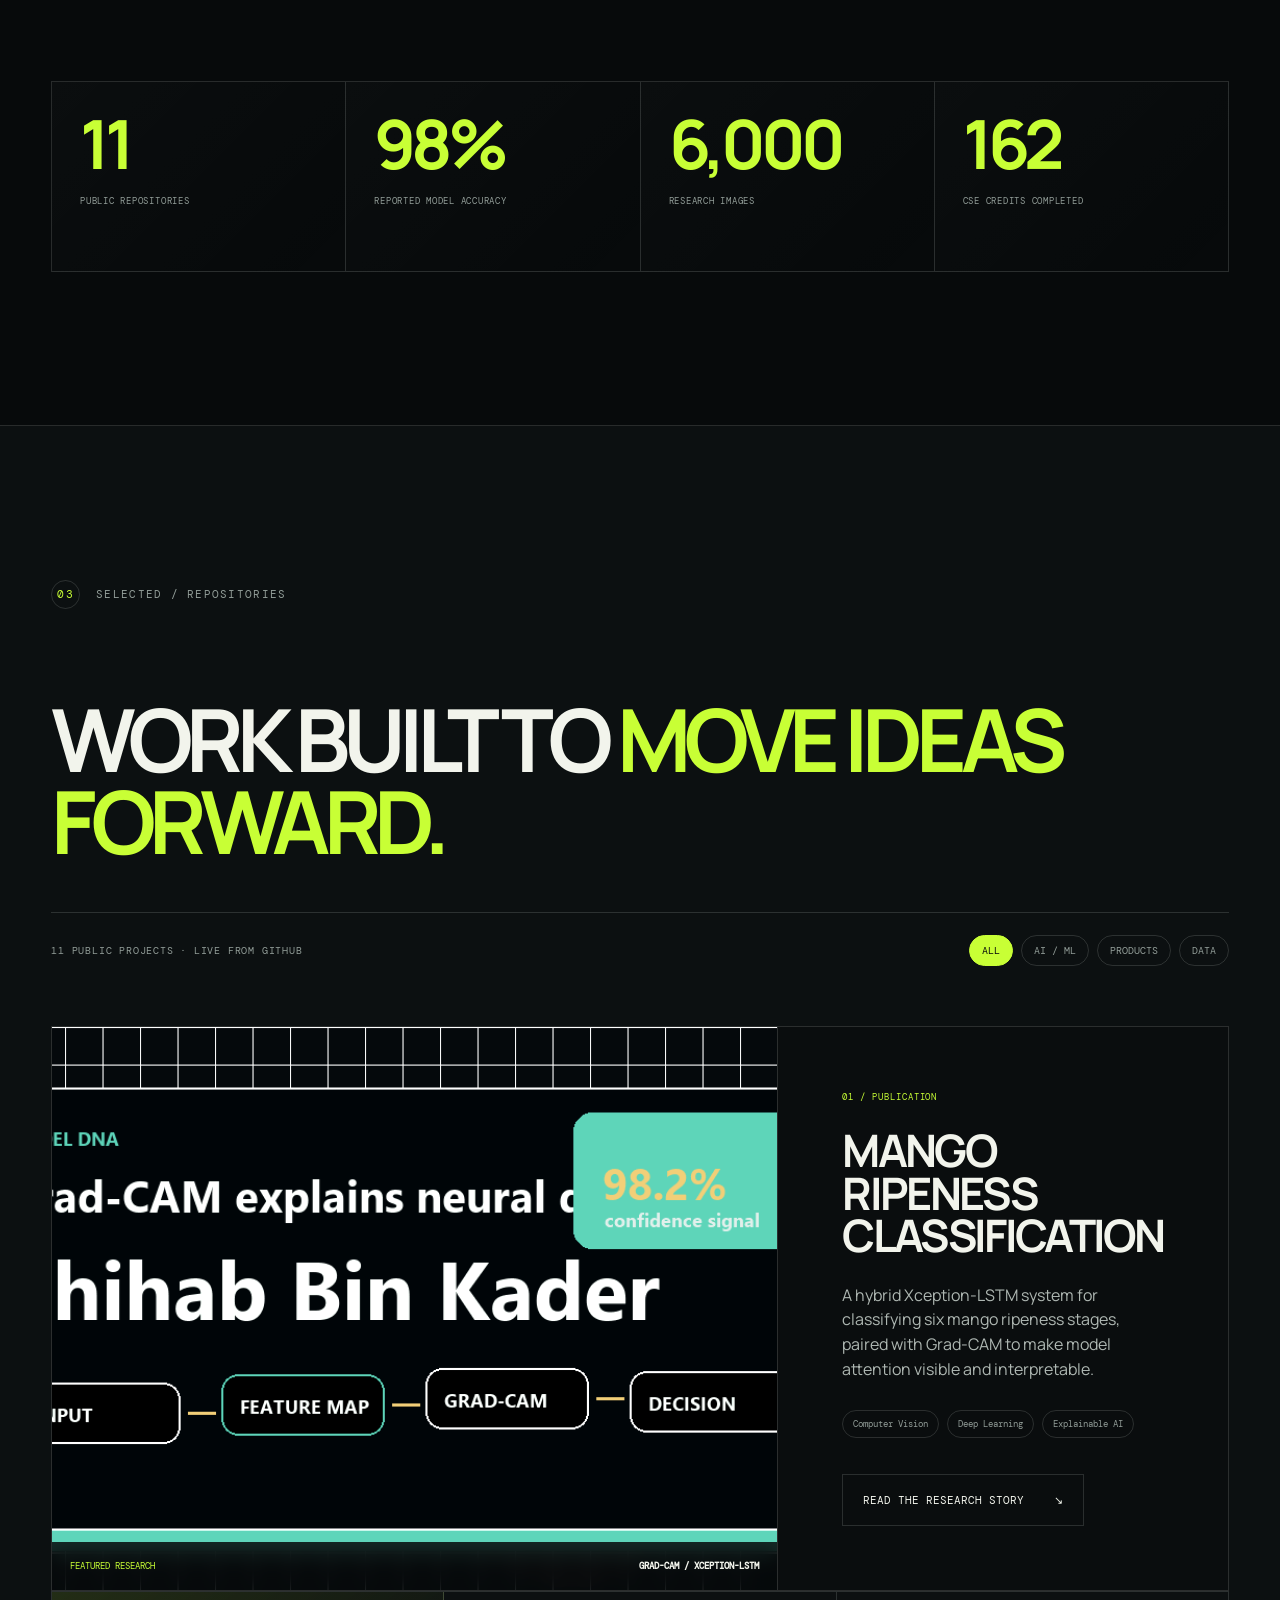
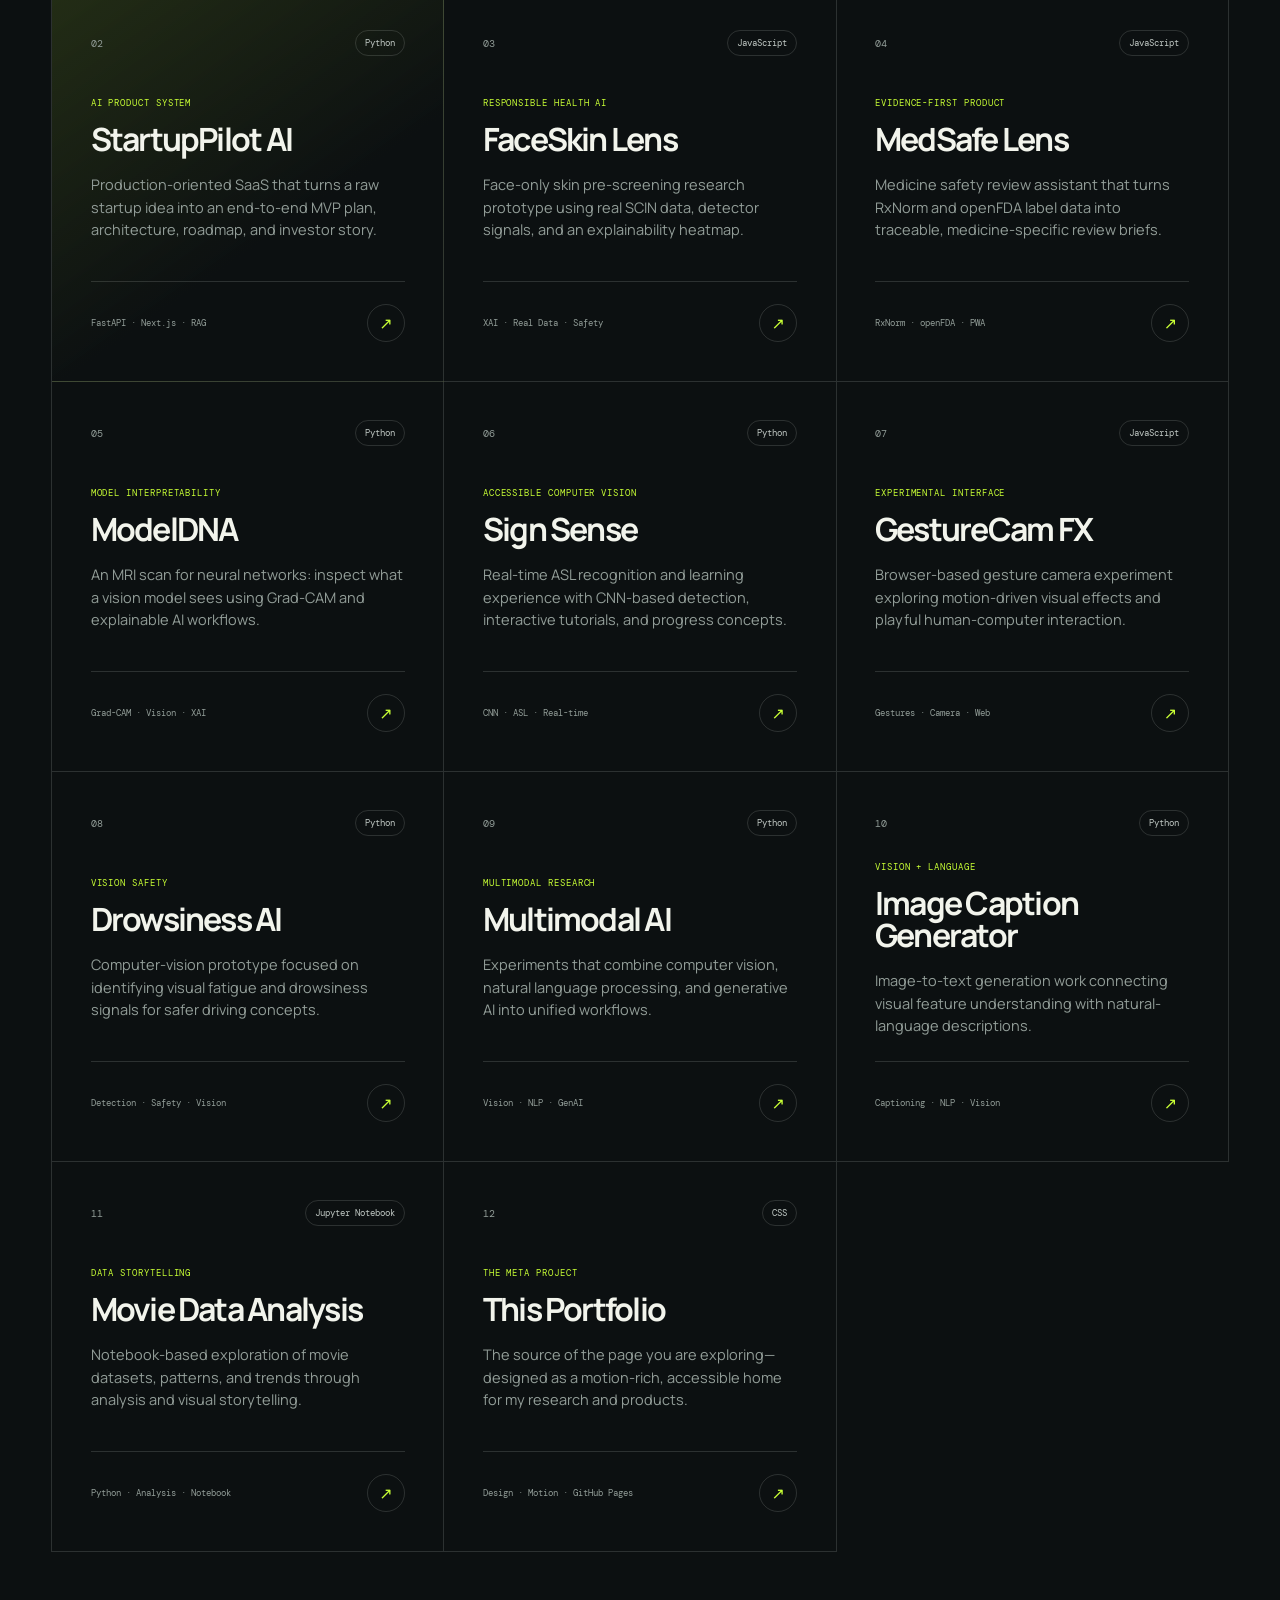
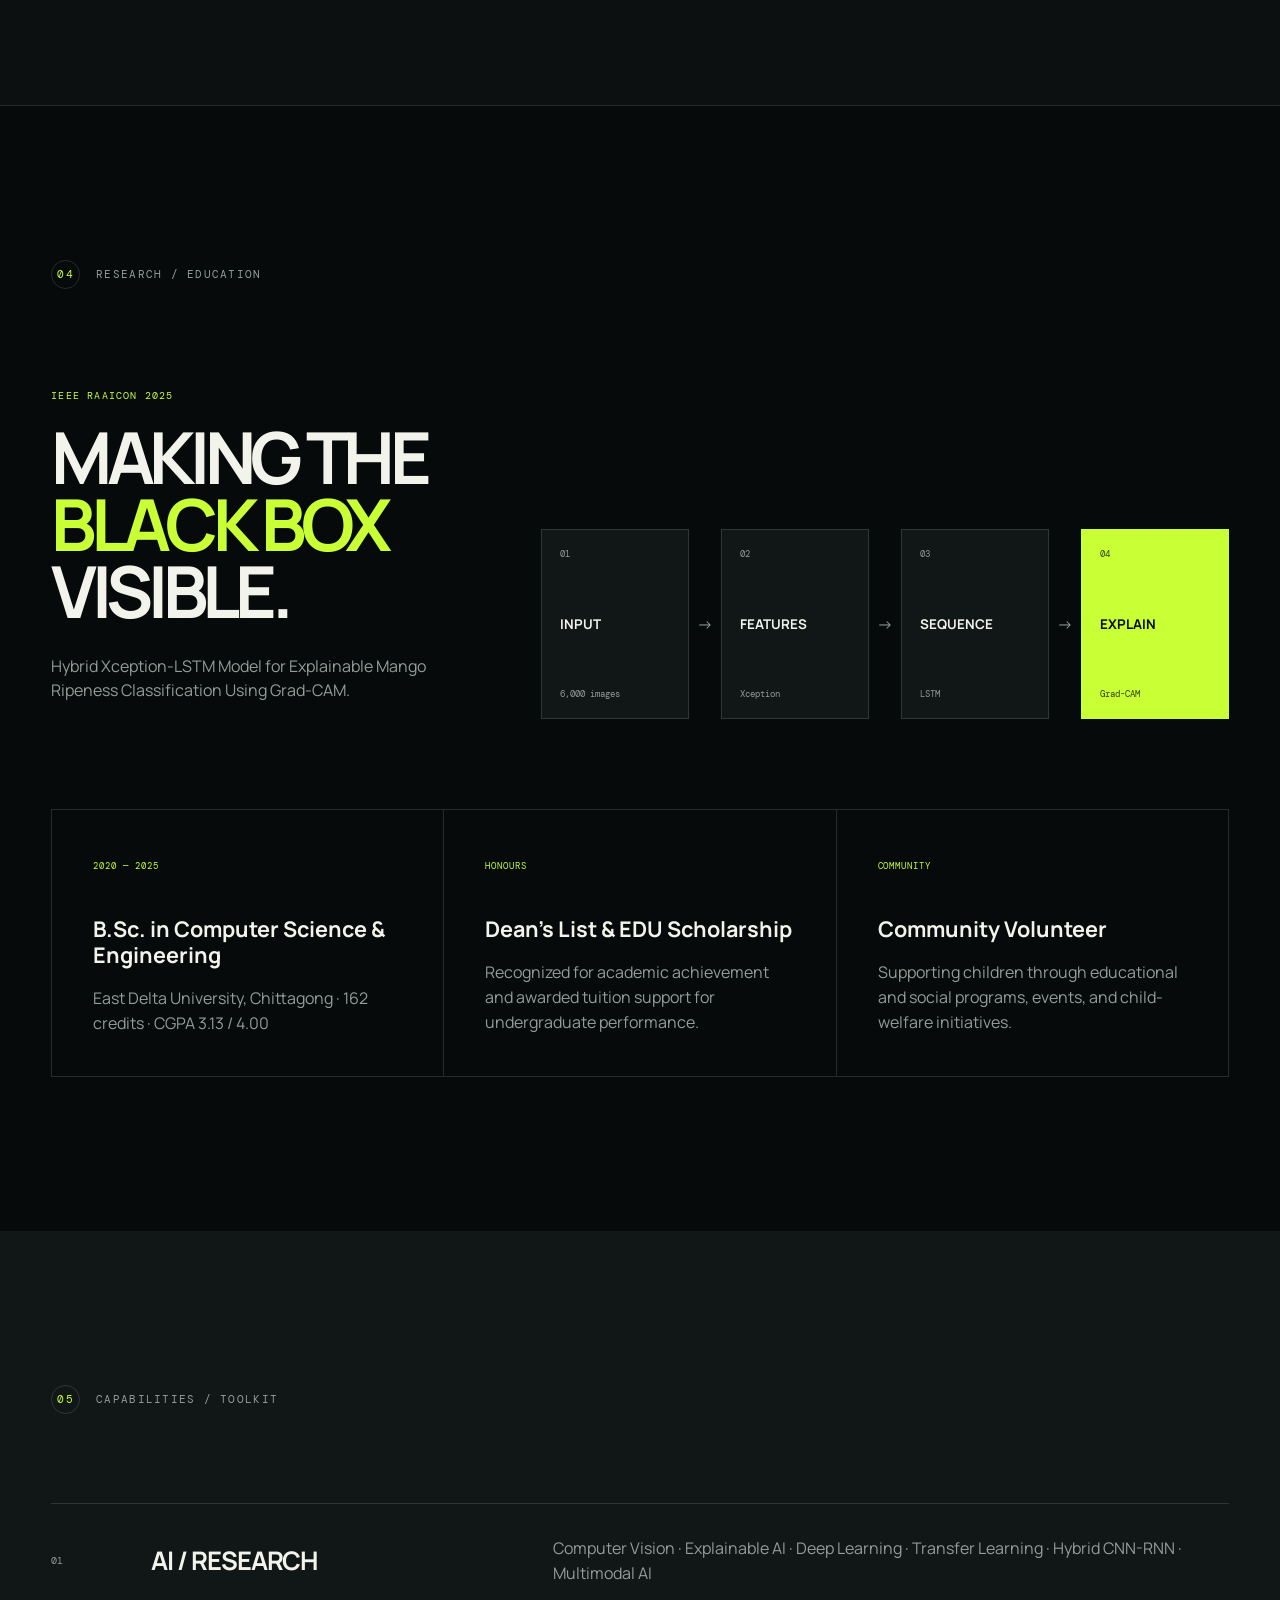
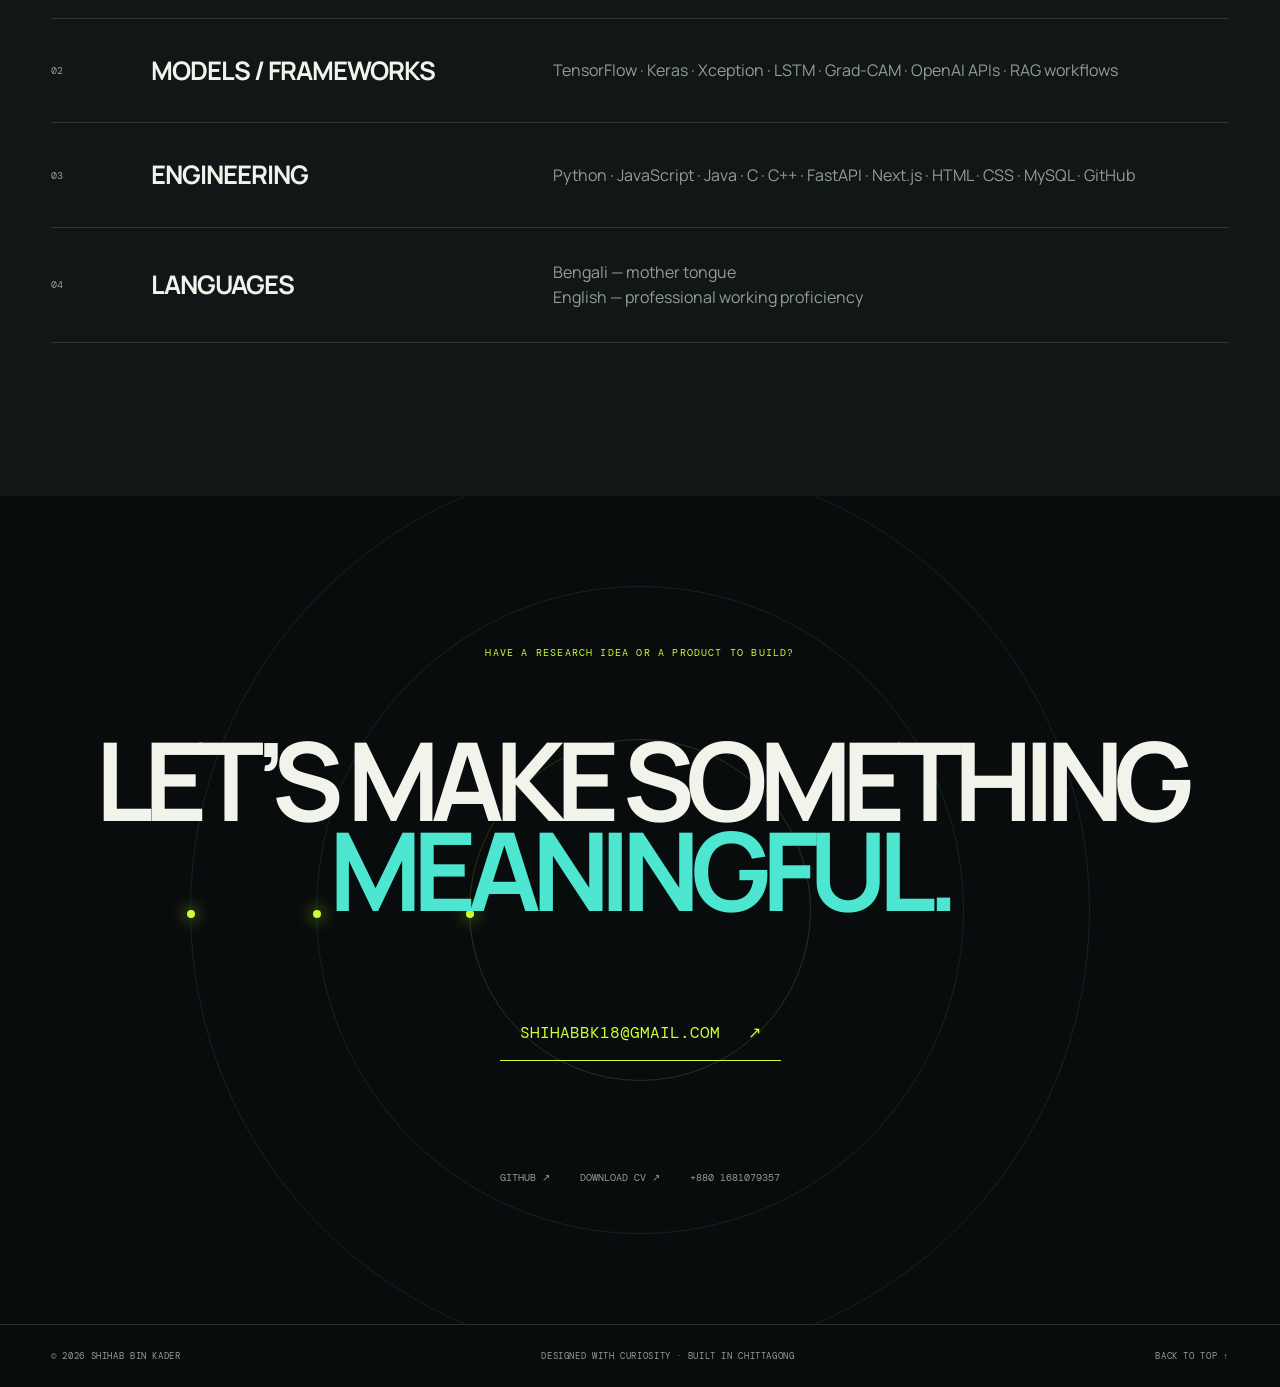
==== commit 3ce6ca13: "Launch animated AI portfolio" ====
--- a/index.html
+++ b/index.html
@@ -1,453 +1,296 @@
-<!DOCTYPE html>
+<!doctype html>
 <html lang="en">
   <head>
     <meta charset="UTF-8" />
     <meta name="viewport" content="width=device-width, initial-scale=1.0" />
+    <meta name="theme-color" content="#070a0b" />
     <meta
       name="description"
-      content="Portfolio of Shihab Bin Kader, a CSE graduate focused on computer vision, deep learning, XAI, and multimodal AI."
+      content="Shihab Bin Kader — CSE graduate and aspiring AI researcher building computer vision, explainable AI, multimodal systems, and thoughtful digital products."
     />
-    <title>Shihab Bin Kader | AI Portfolio</title>
+    <meta property="og:title" content="Shihab Bin Kader — AI Researcher & Builder" />
+    <meta property="og:description" content="Computer vision, explainable AI, multimodal systems, and products built with purpose." />
+    <meta property="og:type" content="website" />
+    <meta property="og:url" content="https://shihabbk18.github.io/" />
+    <meta property="og:image" content="https://shihabbk18.github.io/assets/portfolio-showreel.gif" />
+    <title>Shihab Bin Kader — AI Researcher & Builder</title>
     <link rel="icon" href="assets/favicon.svg" type="image/svg+xml" />
     <link rel="preconnect" href="https://fonts.googleapis.com" />
     <link rel="preconnect" href="https://fonts.gstatic.com" crossorigin />
     <link
-      href="https://fonts.googleapis.com/css2?family=Inter:wght@400;500;600;700;800&display=swap"
+      href="https://fonts.googleapis.com/css2?family=DM+Mono:wght@400;500&family=Manrope:wght@400;500;600;700;800&display=swap"
       rel="stylesheet"
     />
     <link rel="stylesheet" href="styles.css" />
   </head>
   <body>
-    <div class="ambient-field" aria-hidden="true">
-      <span></span>
-      <span></span>
-      <span></span>
+    <a class="skip-link" href="#main">Skip to content</a>
+
+    <div class="loader" aria-hidden="true">
+      <div class="loader-mark">SBK<span>_</span></div>
+      <div class="loader-track"><i></i></div>
+      <p>INITIALIZING PORTFOLIO</p>
     </div>
 
+    <div class="noise" aria-hidden="true"></div>
+    <div class="cursor-glow" aria-hidden="true"></div>
+    <div class="scroll-progress" aria-hidden="true"><span></span></div>
+
     <header class="site-header">
-      <a class="brand" href="#top" aria-label="Shihab Bin Kader home">
-        <span>SBK</span>
+      <a class="logo magnetic" href="#top" aria-label="Shihab Bin Kader, home">
+        <span>SBK</span><i></i>
       </a>
-      <nav class="nav-links" aria-label="Primary navigation">
+      <nav aria-label="Primary navigation">
+        <a href="#about">About</a>
         <a href="#work">Work</a>
-        <a href="#showreel">Showreel</a>
         <a href="#research">Research</a>
-        <a href="#repos">Repositories</a>
         <a href="#contact">Contact</a>
       </nav>
-      <a class="header-action" href="assets/CV-SHIHABBINKADER.pdf" target="_blank" rel="noreferrer">
-        Download CV
+      <a class="status-pill magnetic" href="mailto:shihabbk18@gmail.com">
+        <span></span> Available for opportunities
       </a>
+      <button class="menu-toggle" type="button" aria-label="Open navigation" aria-expanded="false">
+        <i></i><i></i>
+      </button>
     </header>
 
-    <main id="top">
-      <section class="hero section-shell">
-        <div class="hero-orbit" aria-hidden="true">
-          <span></span>
-          <span></span>
-          <span></span>
-        </div>
+    <main id="main">
+      <section class="hero" id="top">
+        <div class="hero-grid" aria-hidden="true"></div>
+        <div class="hero-orb orb-one" aria-hidden="true"></div>
+        <div class="hero-orb orb-two" aria-hidden="true"></div>
+
         <div class="hero-copy">
-          <p class="eyebrow">Computer Vision | Deep Learning | Explainable AI</p>
-          <h1>Shihab Bin Kader</h1>
-          <p class="hero-lede">
-            CSE graduate building practical AI systems across vision, multimodal learning, and
-            explainable model behavior for real-world decision support.
+          <div class="kicker reveal"><span>01</span> AI RESEARCHER / PRODUCT BUILDER</div>
+          <h1 class="hero-title" aria-label="I teach machines to see, reason and explain">
+            <span class="title-line">I TEACH MACHINES</span>
+            <span class="title-line accent-line">TO <em>SEE,</em> REASON</span>
+            <span class="title-line">&amp; EXPLAIN.</span>
+          </h1>
+          <div class="hero-bottom reveal">
+            <p>
+              I’m <strong>Shihab Bin Kader</strong>, a CSE graduate from Chittagong building
+              interpretable AI systems across computer vision, multimodal learning, and human-centered products.
+            </p>
+            <div class="hero-actions">
+              <a class="button button-solid magnetic" href="#work">Explore my work <span>↘</span></a>
+              <a class="text-link" href="assets/CV-SHIHABBINKADER.pdf" target="_blank" rel="noreferrer">View CV <span>↗</span></a>
+            </div>
+          </div>
+        </div>
+
+        <aside class="hero-visual reveal" aria-label="Profile snapshot">
+          <div class="visual-chrome">
+            <span>LIVE / PROFILE_01</span>
+            <span>22.3569° N, 91.7832° E</span>
+          </div>
+          <div class="portrait-wrap">
+            <img src="https://github.com/shihabbk18.png" alt="Shihab Bin Kader" width="640" height="640" />
+            <div class="face-scan" aria-hidden="true"></div>
+            <div class="focus-corners" aria-hidden="true"><i></i><i></i><i></i><i></i></div>
+          </div>
+          <div class="visual-footer">
+            <span>ASPIRING AI RESEARCHER</span>
+            <div class="waveform" aria-hidden="true"><i></i><i></i><i></i><i></i><i></i><i></i><i></i><i></i></div>
+          </div>
+          <div class="float-card float-code">
+            <span>RESEARCH STACK</span>
+            <code>vision → xai → impact</code>
+          </div>
+          <div class="float-card float-stat">
+            <strong>98%</strong>
+            <span>REPORTED ACCURACY</span>
+          </div>
+        </aside>
+
+        <div class="scroll-cue" aria-hidden="true"><span>SCROLL TO EXPLORE</span><i></i></div>
+      </section>
+
+      <section class="marquee" aria-label="Areas of expertise">
+        <div class="marquee-track">
+          <span>COMPUTER VISION</span><i>✦</i><span>EXPLAINABLE AI</span><i>✦</i><span>DEEP LEARNING</span><i>✦</i><span>MULTIMODAL SYSTEMS</span><i>✦</i>
+          <span>COMPUTER VISION</span><i>✦</i><span>EXPLAINABLE AI</span><i>✦</i><span>DEEP LEARNING</span><i>✦</i><span>MULTIMODAL SYSTEMS</span><i>✦</i>
+        </div>
+      </section>
+
+      <section class="about section-shell" id="about">
+        <div class="section-index reveal"><span>02</span><p>ABOUT / MANIFESTO</p></div>
+        <div class="about-main">
+          <p class="statement reveal">
+            I BUILD AI THAT DOESN’T JUST <span>MAKE A DECISION</span> — IT HELPS PEOPLE
+            <em>UNDERSTAND WHY.</em>
           </p>
-          <div class="hero-actions">
-            <a class="button primary" href="#repos">Explore repositories</a>
-            <a class="button secondary" href="mailto:shihabbk18@gmail.com">Email me</a>
-          </div>
-          <dl class="hero-meta">
-            <div>
-              <dt>Location</dt>
-              <dd>Chittagong, Bangladesh</dd>
+          <div class="about-columns reveal">
+            <p>
+              My research sits at the intersection of computer vision, deep learning, and Explainable AI.
+              I’m especially interested in interpretable hybrid models for precision agriculture, smart farming,
+              safety, and accessible human-centered tools.
+            </p>
+            <p>
+              From a 6,000-image mango ripeness dataset to real-data medicine and skin-screening interfaces,
+              I turn research ideas into working systems with clear, responsible user experiences.
+            </p>
+          </div>
+        </div>
+
+        <div class="metrics reveal">
+          <article><span class="metric-number" data-count="11">0</span><small>PUBLIC REPOSITORIES</small></article>
+          <article><span class="metric-number" data-count="98" data-suffix="%">0</span><small>REPORTED MODEL ACCURACY</small></article>
+          <article><span class="metric-number" data-count="6000" data-format="comma">0</span><small>RESEARCH IMAGES</small></article>
+          <article><span class="metric-number" data-count="162">0</span><small>CSE CREDITS COMPLETED</small></article>
+        </div>
+      </section>
+
+      <section class="work section-shell" id="work">
+        <div class="section-heading reveal">
+          <div class="section-index"><span>03</span><p>SELECTED / REPOSITORIES</p></div>
+          <h2>WORK BUILT TO <em>MOVE IDEAS FORWARD.</em></h2>
+          <div class="repo-controls">
+            <p><span id="repoCount">11</span> PUBLIC PROJECTS · LIVE FROM GITHUB</p>
+            <div class="filters" role="group" aria-label="Filter repositories">
+              <button class="active" type="button" data-filter="all">All</button>
+              <button type="button" data-filter="ai">AI / ML</button>
+              <button type="button" data-filter="product">Products</button>
+              <button type="button" data-filter="data">Data</button>
             </div>
-            <div>
-              <dt>Education</dt>
-              <dd>B.Sc. in CSE, East Delta University</dd>
-            </div>
-            <div>
-              <dt>Focus</dt>
-              <dd>AI research and applied ML products</dd>
-            </div>
-          </dl>
-        </div>
-
-        <aside class="profile-panel" aria-label="AI portfolio showreel">
-          <div class="showreel-stage">
-            <img
-              class="showreel-video"
-              src="assets/portfolio-showreel.gif"
-              alt="Animated AI portfolio showreel with computer vision, Grad-CAM, and multimodal AI scenes"
-            />
-            <div class="showreel-grid" aria-hidden="true"></div>
-            <div class="showreel-scan" aria-hidden="true"></div>
-            <div class="showreel-copy">
-              <span>Motion Showreel</span>
-              <strong>AI portfolio, edited like a cinematic reel</strong>
-            </div>
-            <div class="model-stack" aria-hidden="true">
-              <span>Input frame</span>
-              <span>Feature map</span>
-              <span>Grad-CAM</span>
-              <span>Decision</span>
-            </div>
-            <img
-              class="showreel-avatar"
-              src="https://github.com/shihabbk18.png"
-              alt="Shihab Bin Kader GitHub avatar"
-              width="176"
-              height="176"
-            />
-            <div class="signal-card">
-              <span class="signal-label">GitHub</span>
-              <strong>8 public repos</strong>
-              <span>Python, JavaScript, HTML, Jupyter Notebook</span>
-            </div>
-          </div>
-          <div class="floating-tags" aria-label="Specialties">
-            <span>Computer Vision</span>
-            <span>Grad-CAM</span>
-            <span>Multimodal AI</span>
-          </div>
-          <div class="code-window" aria-hidden="true">
-            <div class="window-dots"><span></span><span></span><span></span></div>
-            <pre><code>research_stack = [
-  "Grad-CAM",
-  "CNN-RNN hybrids",
-  "Computer Vision",
-  "Generative AI"
-]</code></pre>
-          </div>
-        </aside>
-      </section>
-
-      <section class="story-reel" id="showreel">
-        <div class="story-sticky">
-          <div class="story-copy">
-            <p class="eyebrow">Cinematic Scroll Reel</p>
-            <h2>One story. Four scenes. Each layer lands on top of the last.</h2>
-            <p>
-              This section behaves like a portfolio trailer: research, projects, and proof points
-              move in sequence instead of sitting as normal static blocks.
-            </p>
-          </div>
-
-          <div class="story-stage" aria-label="Animated portfolio story cards">
-            <article class="story-card active" data-story-card>
-              <span class="scene-count">01</span>
-              <div>
-                <p class="eyebrow">Vision Research</p>
-                <h3>Mango ripeness classification with explainable AI.</h3>
-                <p>Hybrid Xception-LSTM work with Grad-CAM visualizations and 98% reported accuracy.</p>
-              </div>
-              <img src="assets/portfolio-showreel.gif" alt="Animated visual summary of AI research work" />
-            </article>
-
-            <article class="story-card" data-story-card>
-              <span class="scene-count">02</span>
-              <div>
-                <p class="eyebrow">ModelDNA</p>
-                <h3>Neural network MRI using Grad-CAM.</h3>
-                <p>Visual inspection tools for understanding how models make decisions.</p>
-              </div>
-              <div class="heatmap-panel" aria-hidden="true">
-                <span></span><span></span><span></span><span></span>
-              </div>
-            </article>
-
-            <article class="story-card" data-story-card>
-              <span class="scene-count">03</span>
-              <div>
-                <p class="eyebrow">Sign Sense</p>
-                <h3>Real-time sign language recognition.</h3>
-                <p>Interactive computer-vision prototype for learning and recognizing ASL concepts.</p>
-              </div>
-              <div class="gesture-panel" aria-hidden="true">
-                <i></i><i></i><i></i><i></i><i></i>
-              </div>
-            </article>
-
-            <article class="story-card" data-story-card>
-              <span class="scene-count">04</span>
-              <div>
-                <p class="eyebrow">Multimodal AI</p>
-                <h3>Vision, language, and generative workflows.</h3>
-                <p>Prototype-driven work across image captioning, safety detection, and applied ML tools.</p>
-              </div>
-              <div class="terminal-panel" aria-hidden="true">
-                <code>deploy_candidate = "Shihab Bin Kader"</code>
-                <code>skills.match(["CV", "XAI", "Python"])</code>
-                <code>result = "interview-ready"</code>
-              </div>
-            </article>
-          </div>
-        </div>
-      </section>
-
-      <section class="section-shell split-section reveal" id="work">
-        <div>
-          <p class="eyebrow">Profile</p>
-          <h2>Applied AI with research discipline.</h2>
-        </div>
-        <div class="stacked-copy">
-          <p>
-            I am a Computer Science and Engineering graduate from East Delta University with a
-            research interest in computer vision, deep learning, and Explainable AI. My work is
-            especially drawn toward interpretable hybrid models for precision agriculture, smart
-            farming, and human-centered AI tools.
-          </p>
-          <p>
-            Recent work includes mango ripeness detection using deep learning and Grad-CAM,
-            real-time sign language recognition, drowsiness detection, image captioning, and
-            multimodal AI experiments.
-          </p>
-        </div>
-      </section>
-
-      <section class="section-shell compact-section reveal" aria-label="Highlights">
-        <div class="metric-grid">
-          <article>
-            <span>98%</span>
-            <p>Mango ripeness classification accuracy reported in publication work.</p>
-          </article>
-          <article>
-            <span>6,000</span>
-            <p>Image dataset used across six mango ripeness stages.</p>
-          </article>
-          <article>
-            <span>162</span>
-            <p>Undergraduate credits completed in Computer Science and Engineering.</p>
-          </article>
-          <article>
-            <span>3.13</span>
-            <p>Final undergraduate CGPA out of 4.00.</p>
-          </article>
-        </div>
-      </section>
-
-      <section class="section-shell grid-section reveal" id="research">
-        <div class="section-heading">
-          <p class="eyebrow">Research & Education</p>
-          <h2>Computer vision, XAI, and practical learning systems.</h2>
-        </div>
-
-        <div class="timeline">
-          <article class="timeline-item featured">
-            <span class="date">2025</span>
-            <h3>Hybrid Xception-LSTM Model for Explainable Mango Ripeness Classification</h3>
-            <p>
-              Developed a hybrid Xception-LSTM classifier using Grad-CAM visualizations for
-              interpretability. Accepted for IEEE RAAICON 2025.
-            </p>
-          </article>
-          <article class="timeline-item">
-            <span class="date">2020 - 2025</span>
-            <h3>B.Sc. in Computer Science and Engineering</h3>
-            <p>
-              East Delta University, Chittagong. Thesis: Mango Ripeness Detection Using Deep
-              Learning with XAI (Grad-CAM).
-            </p>
-          </article>
-          <article class="timeline-item">
-            <span class="date">Awards</span>
-            <h3>Dean's List and EDU Academic Scholarship</h3>
-            <p>
-              Recognized for academic achievement and awarded tuition support for undergraduate
-              performance.
-            </p>
-          </article>
-        </div>
-      </section>
-
-      <section class="section-shell skills-section reveal">
-        <div class="section-heading">
-          <p class="eyebrow">Technical Toolkit</p>
-          <h2>Tools I use to move from idea to prototype.</h2>
-        </div>
-        <div class="skill-cloud" aria-label="Skills">
-          <span>Python</span>
-          <span>Java</span>
-          <span>C</span>
-          <span>C++</span>
-          <span>TensorFlow</span>
-          <span>Keras</span>
-          <span>Xception</span>
-          <span>LSTM</span>
-          <span>Transfer Learning</span>
-          <span>Grad-CAM</span>
-          <span>MySQL</span>
-          <span>Android Studio</span>
-          <span>HTML</span>
-          <span>CSS</span>
-          <span>GitHub</span>
-        </div>
-      </section>
-
-      <section class="section-shell repos-section reveal" id="repos">
-        <div class="section-heading repo-heading">
-          <div>
-            <p class="eyebrow">GitHub Portfolio</p>
-            <h2>Repositories and projects.</h2>
-          </div>
-          <div class="filter-group" aria-label="Repository filters">
-            <button class="filter-button active" type="button" data-filter="all">All</button>
-            <button class="filter-button" type="button" data-filter="ai">AI</button>
-            <button class="filter-button" type="button" data-filter="web">Web</button>
-            <button class="filter-button" type="button" data-filter="data">Data</button>
-          </div>
-        </div>
-
-        <div class="repo-grid">
-          <article class="repo-card highlight" data-tags="ai web javascript">
-            <div class="repo-topline">
-              <span>JavaScript</span>
-              <a href="https://github.com/shihabbk18/gesturecam-fx" target="_blank" rel="noreferrer">GitHub</a>
-            </div>
-            <h3>gesturecam-fx</h3>
-            <p>
-              Gesture-camera experiment for interactive browser-based visual effects and
-              motion-driven interfaces.
-            </p>
-          </article>
-
-          <article class="repo-card highlight" data-tags="ai python">
-            <div class="repo-topline">
-              <span>Python</span>
-              <a href="https://github.com/shihabbk18/ModelDNA" target="_blank" rel="noreferrer">GitHub</a>
-            </div>
-            <h3>ModelDNA</h3>
-            <p>
-              MRI scan for neural networks using Grad-CAM and explainable AI to inspect model
-              behavior.
-            </p>
-          </article>
-
-          <article class="repo-card" data-tags="web html">
-            <div class="repo-topline">
-              <span>HTML</span>
-              <a href="https://github.com/shihabbk18/shihabbk18.github.io" target="_blank" rel="noreferrer">GitHub</a>
-            </div>
-            <h3>shihabbk18.github.io</h3>
-            <p>
-              Personal GitHub Pages repository for publishing portfolio updates and profile work.
-            </p>
-          </article>
-
-          <article class="repo-card highlight" data-tags="ai python">
-            <div class="repo-topline">
-              <span>Python</span>
-              <a href="https://github.com/shihabbk18/sign-sense" target="_blank" rel="noreferrer">GitHub</a>
-            </div>
-            <h3>sign-sense</h3>
-            <p>
-              Real-time American Sign Language detector using CNN models, interactive learning, and
-              user progress concepts.
-            </p>
-          </article>
-
-          <article class="repo-card" data-tags="data notebook">
-            <div class="repo-topline">
-              <span>Jupyter Notebook</span>
-              <a href="https://github.com/shihabbk18/movie-data-analysis" target="_blank" rel="noreferrer">GitHub</a>
-            </div>
-            <h3>movie-data-analysis</h3>
-            <p>
-              Notebook-based analysis project for exploring movie datasets, trends, and storytelling
-              through data.
-            </p>
-          </article>
-
-          <article class="repo-card" data-tags="ai python">
-            <div class="repo-topline">
-              <span>Python</span>
-              <a href="https://github.com/shihabbk18/drowsiness-ai" target="_blank" rel="noreferrer">GitHub</a>
-            </div>
-            <h3>drowsiness-ai</h3>
-            <p>
-              AI safety prototype focused on detecting fatigue and drowsiness signals from visual
-              inputs.
-            </p>
-          </article>
-
-          <article class="repo-card" data-tags="ai python">
-            <div class="repo-topline">
-              <span>Python</span>
-              <a href="https://github.com/shihabbk18/multimodal-ai" target="_blank" rel="noreferrer">GitHub</a>
-            </div>
-            <h3>multimodal-ai</h3>
-            <p>
-              Experiments combining computer vision, NLP, and generative AI into multimodal
-              workflows.
-            </p>
-          </article>
-
-          <article class="repo-card" data-tags="ai python">
-            <div class="repo-topline">
-              <span>Python</span>
-              <a href="https://github.com/shihabbk18/image-caption-generator" target="_blank" rel="noreferrer">GitHub</a>
-            </div>
-            <h3>image-caption-generator</h3>
-            <p>
-              Image-to-text generation project connecting visual understanding with natural language
-              output.
-            </p>
-          </article>
-
-        </div>
-      </section>
-
-      <section class="section-shell projects-section reveal">
-        <div class="section-heading">
-          <p class="eyebrow">Selected Projects</p>
-          <h2>CV projects beyond the repository list.</h2>
-        </div>
-        <div class="project-list">
-          <article>
-            <h3>Sign Sense</h3>
-            <p>
-              Python web application for sign language learning with interactive alphabet and phrase
-              tutorials, authentication, and progress tracking.
-            </p>
-          </article>
-          <article>
-            <h3>Fun with Flags</h3>
-            <p>
-              Android quiz app built with Java and Android Studio, backed by MySQL for quiz data,
-              scoring, result reports, and feedback.
-            </p>
-          </article>
-          <article>
-            <h3>Community Volunteering</h3>
-            <p>
-              Supported child-focused educational and social programs in Chittagong through event
-              organization and community service.
-            </p>
-          </article>
-        </div>
-      </section>
-
-      <section class="contact-band reveal" id="contact">
-        <div class="section-shell contact-content">
-          <div>
-            <p class="eyebrow">Contact</p>
-            <h2>Open to AI research, ML engineering, and portfolio-worthy collaborations.</h2>
-          </div>
-          <div class="contact-actions">
-            <a class="button primary" href="mailto:shihabbk18@gmail.com">shihabbk18@gmail.com</a>
-            <a class="button secondary" href="tel:+8801681079357">+880 1681079357</a>
-            <a class="button secondary" href="https://github.com/shihabbk18" target="_blank" rel="noreferrer">
-              GitHub Profile
-            </a>
-          </div>
+          </div>
+        </div>
+
+        <div class="featured-project reveal">
+          <div class="feature-visual">
+            <img src="assets/portfolio-showreel.gif" alt="Animated visualization of Shihab's explainable AI research pipeline" />
+            <div class="feature-overlay"><span>FEATURED RESEARCH</span><strong>GRAD-CAM / XCEPTION-LSTM</strong></div>
+          </div>
+          <div class="feature-copy">
+            <span class="project-no">01 / PUBLICATION</span>
+            <h3>MANGO RIPENESS CLASSIFICATION</h3>
+            <p>
+              A hybrid Xception-LSTM system for classifying six mango ripeness stages, paired with
+              Grad-CAM to make model attention visible and interpretable.
+            </p>
+            <ul><li>Computer Vision</li><li>Deep Learning</li><li>Explainable AI</li></ul>
+            <a class="button button-outline magnetic" href="#research">Read the research story <span>↘</span></a>
+          </div>
+        </div>
+
+        <div class="repo-grid" id="repoGrid">
+          <article class="repo-card reveal featured" data-tags="ai product" data-repo="startup-pilot-ai">
+            <div class="repo-card-top"><span class="repo-id">02</span><span class="language">Python</span></div>
+            <div><p class="repo-label">AI PRODUCT SYSTEM</p><h3>StartupPilot AI</h3><p>Production-oriented SaaS that turns a raw startup idea into an end-to-end MVP plan, architecture, roadmap, and investor story.</p></div>
+            <div class="repo-footer"><span>FastAPI · Next.js · RAG</span><a href="https://github.com/shihabbk18/startup-pilot-ai" target="_blank" rel="noreferrer" aria-label="Open StartupPilot AI on GitHub">↗</a></div>
+          </article>
+          <article class="repo-card reveal" data-tags="ai product" data-repo="skin-xai-screener">
+            <div class="repo-card-top"><span class="repo-id">03</span><span class="language">JavaScript</span></div>
+            <div><p class="repo-label">RESPONSIBLE HEALTH AI</p><h3>FaceSkin Lens</h3><p>Face-only skin pre-screening research prototype using real SCIN data, detector signals, and an explainability heatmap.</p></div>
+            <div class="repo-footer"><span>XAI · Real Data · Safety</span><a href="https://github.com/shihabbk18/skin-xai-screener" target="_blank" rel="noreferrer" aria-label="Open FaceSkin Lens on GitHub">↗</a></div>
+          </article>
+          <article class="repo-card reveal" data-tags="product data" data-repo="medicine-safety-checker">
+            <div class="repo-card-top"><span class="repo-id">04</span><span class="language">JavaScript</span></div>
+            <div><p class="repo-label">EVIDENCE-FIRST PRODUCT</p><h3>MedSafe Lens</h3><p>Medicine safety review assistant that turns RxNorm and openFDA label data into traceable, medicine-specific review briefs.</p></div>
+            <div class="repo-footer"><span>RxNorm · openFDA · PWA</span><a href="https://github.com/shihabbk18/medicine-safety-checker" target="_blank" rel="noreferrer" aria-label="Open MedSafe Lens on GitHub">↗</a></div>
+          </article>
+          <article class="repo-card reveal" data-tags="ai product" data-repo="ModelDNA">
+            <div class="repo-card-top"><span class="repo-id">05</span><span class="language">Python</span></div>
+            <div><p class="repo-label">MODEL INTERPRETABILITY</p><h3>ModelDNA</h3><p>An MRI scan for neural networks: inspect what a vision model sees using Grad-CAM and explainable AI workflows.</p></div>
+            <div class="repo-footer"><span>Grad-CAM · Vision · XAI</span><a href="https://github.com/shihabbk18/ModelDNA" target="_blank" rel="noreferrer" aria-label="Open ModelDNA on GitHub">↗</a></div>
+          </article>
+          <article class="repo-card reveal" data-tags="ai product" data-repo="sign-sense">
+            <div class="repo-card-top"><span class="repo-id">06</span><span class="language">Python</span></div>
+            <div><p class="repo-label">ACCESSIBLE COMPUTER VISION</p><h3>Sign Sense</h3><p>Real-time ASL recognition and learning experience with CNN-based detection, interactive tutorials, and progress concepts.</p></div>
+            <div class="repo-footer"><span>CNN · ASL · Real-time</span><a href="https://github.com/shihabbk18/sign-sense" target="_blank" rel="noreferrer" aria-label="Open Sign Sense on GitHub">↗</a></div>
+          </article>
+          <article class="repo-card reveal" data-tags="ai product" data-repo="gesturecam-fx">
+            <div class="repo-card-top"><span class="repo-id">07</span><span class="language">JavaScript</span></div>
+            <div><p class="repo-label">EXPERIMENTAL INTERFACE</p><h3>GestureCam FX</h3><p>Browser-based gesture camera experiment exploring motion-driven visual effects and playful human-computer interaction.</p></div>
+            <div class="repo-footer"><span>Gestures · Camera · Web</span><a href="https://github.com/shihabbk18/gesturecam-fx" target="_blank" rel="noreferrer" aria-label="Open GestureCam FX on GitHub">↗</a></div>
+          </article>
+          <article class="repo-card reveal" data-tags="ai" data-repo="drowsiness-ai">
+            <div class="repo-card-top"><span class="repo-id">08</span><span class="language">Python</span></div>
+            <div><p class="repo-label">VISION SAFETY</p><h3>Drowsiness AI</h3><p>Computer-vision prototype focused on identifying visual fatigue and drowsiness signals for safer driving concepts.</p></div>
+            <div class="repo-footer"><span>Detection · Safety · Vision</span><a href="https://github.com/shihabbk18/drowsiness-ai" target="_blank" rel="noreferrer" aria-label="Open Drowsiness AI on GitHub">↗</a></div>
+          </article>
+          <article class="repo-card reveal" data-tags="ai" data-repo="multimodal-ai">
+            <div class="repo-card-top"><span class="repo-id">09</span><span class="language">Python</span></div>
+            <div><p class="repo-label">MULTIMODAL RESEARCH</p><h3>Multimodal AI</h3><p>Experiments that combine computer vision, natural language processing, and generative AI into unified workflows.</p></div>
+            <div class="repo-footer"><span>Vision · NLP · GenAI</span><a href="https://github.com/shihabbk18/multimodal-ai" target="_blank" rel="noreferrer" aria-label="Open Multimodal AI on GitHub">↗</a></div>
+          </article>
+          <article class="repo-card reveal" data-tags="ai" data-repo="image-caption-generator">
+            <div class="repo-card-top"><span class="repo-id">10</span><span class="language">Python</span></div>
+            <div><p class="repo-label">VISION + LANGUAGE</p><h3>Image Caption Generator</h3><p>Image-to-text generation work connecting visual feature understanding with natural-language descriptions.</p></div>
+            <div class="repo-footer"><span>Captioning · NLP · Vision</span><a href="https://github.com/shihabbk18/image-caption-generator" target="_blank" rel="noreferrer" aria-label="Open Image Caption Generator on GitHub">↗</a></div>
+          </article>
+          <article class="repo-card reveal" data-tags="data" data-repo="movie-data-analysis">
+            <div class="repo-card-top"><span class="repo-id">11</span><span class="language">Jupyter Notebook</span></div>
+            <div><p class="repo-label">DATA STORYTELLING</p><h3>Movie Data Analysis</h3><p>Notebook-based exploration of movie datasets, patterns, and trends through analysis and visual storytelling.</p></div>
+            <div class="repo-footer"><span>Python · Analysis · Notebook</span><a href="https://github.com/shihabbk18/movie-data-analysis" target="_blank" rel="noreferrer" aria-label="Open Movie Data Analysis on GitHub">↗</a></div>
+          </article>
+          <article class="repo-card reveal" data-tags="product" data-repo="shihabbk18.github.io">
+            <div class="repo-card-top"><span class="repo-id">12</span><span class="language">CSS</span></div>
+            <div><p class="repo-label">THE META PROJECT</p><h3>This Portfolio</h3><p>The source of the page you are exploring—designed as a motion-rich, accessible home for my research and products.</p></div>
+            <div class="repo-footer"><span>Design · Motion · GitHub Pages</span><a href="https://github.com/shihabbk18/shihabbk18.github.io" target="_blank" rel="noreferrer" aria-label="Open this portfolio on GitHub">↗</a></div>
+          </article>
+        </div>
+      </section>
+
+      <section class="research section-shell" id="research">
+        <div class="section-index reveal"><span>04</span><p>RESEARCH / EDUCATION</p></div>
+        <div class="research-grid">
+          <div class="research-title reveal">
+            <p class="eyebrow">IEEE RAAICON 2025</p>
+            <h2>MAKING THE <em>BLACK BOX</em> VISIBLE.</h2>
+            <p>Hybrid Xception-LSTM Model for Explainable Mango Ripeness Classification Using Grad-CAM.</p>
+          </div>
+          <div class="pipeline reveal" aria-label="Research pipeline">
+            <div><span>01</span><strong>INPUT</strong><small>6,000 images</small></div><i>→</i>
+            <div><span>02</span><strong>FEATURES</strong><small>Xception</small></div><i>→</i>
+            <div><span>03</span><strong>SEQUENCE</strong><small>LSTM</small></div><i>→</i>
+            <div class="active"><span>04</span><strong>EXPLAIN</strong><small>Grad-CAM</small></div>
+          </div>
+        </div>
+
+        <div class="cv-grid">
+          <article class="cv-card reveal">
+            <span>2020 — 2025</span><h3>B.Sc. in Computer Science &amp; Engineering</h3>
+            <p>East Delta University, Chittagong · 162 credits · CGPA 3.13 / 4.00</p>
+          </article>
+          <article class="cv-card reveal">
+            <span>HONOURS</span><h3>Dean’s List &amp; EDU Scholarship</h3>
+            <p>Recognized for academic achievement and awarded tuition support for undergraduate performance.</p>
+          </article>
+          <article class="cv-card reveal">
+            <span>COMMUNITY</span><h3>Community Volunteer</h3>
+            <p>Supporting children through educational and social programs, events, and child-welfare initiatives.</p>
+          </article>
+        </div>
+      </section>
+
+      <section class="toolkit section-shell">
+        <div class="section-index reveal"><span>05</span><p>CAPABILITIES / TOOLKIT</p></div>
+        <div class="toolkit-grid reveal">
+          <article><span>01</span><h3>AI / RESEARCH</h3><p>Computer Vision · Explainable AI · Deep Learning · Transfer Learning · Hybrid CNN-RNN · Multimodal AI</p></article>
+          <article><span>02</span><h3>MODELS / FRAMEWORKS</h3><p>TensorFlow · Keras · Xception · LSTM · Grad-CAM · OpenAI APIs · RAG workflows</p></article>
+          <article><span>03</span><h3>ENGINEERING</h3><p>Python · JavaScript · Java · C · C++ · FastAPI · Next.js · HTML · CSS · MySQL · GitHub</p></article>
+          <article><span>04</span><h3>LANGUAGES</h3><p>Bengali — mother tongue<br />English — professional working proficiency</p></article>
+        </div>
+      </section>
+
+      <section class="contact" id="contact">
+        <div class="contact-orbit" aria-hidden="true"><i></i><i></i><i></i></div>
+        <p class="eyebrow reveal">HAVE A RESEARCH IDEA OR A PRODUCT TO BUILD?</p>
+        <h2 class="reveal">LET’S MAKE SOMETHING<br /><em>MEANINGFUL.</em></h2>
+        <a class="contact-mail magnetic reveal" href="mailto:shihabbk18@gmail.com">SHIHABBK18@GMAIL.COM <span>↗</span></a>
+        <div class="contact-links reveal">
+          <a href="https://github.com/shihabbk18" target="_blank" rel="noreferrer">GitHub ↗</a>
+          <a href="assets/CV-SHIHABBINKADER.pdf" target="_blank" rel="noreferrer">Download CV ↗</a>
+          <a href="tel:+8801681079357">+880 1681079357</a>
         </div>
       </section>
     </main>
 
-    <footer class="site-footer">
-      <span>Shihab Bin Kader</span>
-      <span>Built for GitHub Pages</span>
+    <footer>
+      <p>© <span id="year"></span> SHIHAB BIN KADER</p>
+      <p>DESIGNED WITH CURIOSITY · BUILT IN CHITTAGONG</p>
+      <a href="#top">BACK TO TOP ↑</a>
     </footer>
 
     <script src="script.js"></script>
--- a/styles.css
+++ b/styles.css
@@ -1,1360 +1,361 @@
 :root {
-  --bg: #0f1418;
-  --bg-soft: #151d23;
-  --ink: #f7fbf7;
-  --muted: #a9b7b3;
-  --panel: rgba(255, 255, 255, 0.075);
-  --panel-strong: rgba(255, 255, 255, 0.12);
-  --line: rgba(255, 255, 255, 0.15);
-  --teal: #44d7b6;
-  --coral: #ff725c;
-  --gold: #f4c95d;
-  --blue: #6aa8ff;
-  --violet: #a990ff;
-  --shadow: 0 28px 80px rgba(0, 0, 0, 0.34);
-}
-
-* {
-  box-sizing: border-box;
-}
-
-html {
-  scroll-behavior: smooth;
-}
-
+  --bg: #070a0b;
+  --bg-2: #0c1011;
+  --surface: #111617;
+  --surface-2: #171d1e;
+  --ink: #f2f4ec;
+  --muted: #929d98;
+  --line: rgba(242, 244, 236, 0.14);
+  --acid: #c8ff35;
+  --cyan: #4de7d1;
+  --orange: #ff6c3e;
+  --mono: "DM Mono", "SFMono-Regular", Consolas, monospace;
+  --sans: Manrope, Inter, system-ui, sans-serif;
+  --pad: clamp(20px, 4vw, 68px);
+}
+
+* { box-sizing: border-box; }
+html { scroll-behavior: smooth; background: var(--bg); }
 body {
   margin: 0;
-  min-height: 100vh;
   overflow-x: hidden;
-  background:
-    linear-gradient(180deg, rgba(15, 20, 24, 0.2), rgba(15, 20, 24, 1) 58%),
-    radial-gradient(circle at 16% 12%, rgba(68, 215, 182, 0.18), transparent 28%),
-    radial-gradient(circle at 86% 18%, rgba(255, 114, 92, 0.16), transparent 26%),
-    radial-gradient(circle at 54% 78%, rgba(106, 168, 255, 0.13), transparent 30%),
-    var(--bg);
   color: var(--ink);
-  font-family: Inter, system-ui, -apple-system, BlinkMacSystemFont, "Segoe UI", sans-serif;
-  line-height: 1.6;
-}
-
-body::before {
+  background: var(--bg);
+  font-family: var(--sans);
+  line-height: 1.55;
+}
+body.is-loading { overflow: hidden; }
+::selection { color: #070a0b; background: var(--acid); }
+a { color: inherit; }
+button, a { -webkit-tap-highlight-color: transparent; }
+img { display: block; max-width: 100%; }
+
+.skip-link {
+  position: fixed;
+  top: 12px;
+  left: 12px;
+  z-index: 1000;
+  padding: 10px 14px;
+  color: var(--bg);
+  background: var(--acid);
+  transform: translateY(-150%);
+}
+.skip-link:focus { transform: translateY(0); }
+
+.loader {
   position: fixed;
   inset: 0;
-  z-index: -3;
+  z-index: 999;
+  display: grid;
+  place-content: center;
+  gap: 24px;
+  background: var(--bg);
+  transition: opacity 500ms ease, visibility 500ms ease;
+}
+.loader.is-done { opacity: 0; visibility: hidden; }
+.loader-mark { font-size: clamp(3rem, 9vw, 8rem); font-weight: 800; letter-spacing: -0.08em; line-height: 0.8; }
+.loader-mark span { color: var(--acid); animation: blink 650ms steps(1) infinite; }
+.loader-track { width: min(330px, 70vw); height: 2px; overflow: hidden; background: #242b29; }
+.loader-track i { display: block; width: 100%; height: 100%; background: var(--acid); transform-origin: left; animation: load 1.1s cubic-bezier(.65, 0, .35, 1) both; }
+.loader p { margin: 0; color: var(--muted); font: 0.68rem var(--mono); letter-spacing: 0.18em; }
+
+.noise {
+  position: fixed;
+  inset: 0;
+  z-index: 90;
   pointer-events: none;
-  content: "";
-  opacity: 0.35;
-  background-image:
-    linear-gradient(rgba(255, 255, 255, 0.055) 1px, transparent 1px),
-    linear-gradient(90deg, rgba(255, 255, 255, 0.055) 1px, transparent 1px);
-  background-size: 42px 42px;
-  mask-image: linear-gradient(to bottom, #000, transparent 82%);
-}
-
-a {
-  color: inherit;
-}
-
-.ambient-field {
-  position: fixed;
-  inset: 0;
-  z-index: -2;
-  overflow: hidden;
+  opacity: 0.035;
+  background-image: url("data:image/svg+xml,%3Csvg viewBox='0 0 180 180' xmlns='http://www.w3.org/2000/svg'%3E%3Cfilter id='n'%3E%3CfeTurbulence type='fractalNoise' baseFrequency='.9' numOctaves='3' stitchTiles='stitch'/%3E%3C/filter%3E%3Crect width='100%25' height='100%25' filter='url(%23n)' opacity='.7'/%3E%3C/svg%3E");
+}
+.cursor-glow {
+  position: fixed;
+  z-index: 0;
+  width: 420px;
+  height: 420px;
+  border-radius: 50%;
   pointer-events: none;
-}
-
-.ambient-field span {
-  position: absolute;
-  width: 32vmax;
-  aspect-ratio: 1;
-  border-radius: 999px;
-  filter: blur(60px);
-  opacity: 0.18;
-  animation: drift 18s ease-in-out infinite alternate;
-}
-
-.ambient-field span:nth-child(1) {
-  top: -10vmax;
-  left: -8vmax;
-  background: var(--teal);
-}
-
-.ambient-field span:nth-child(2) {
-  right: -12vmax;
-  top: 8vmax;
-  background: var(--coral);
-  animation-delay: -5s;
-}
-
-.ambient-field span:nth-child(3) {
-  left: 34%;
-  bottom: -18vmax;
-  background: var(--blue);
-  animation-delay: -9s;
-}
+  opacity: 0.13;
+  background: radial-gradient(circle, var(--cyan), transparent 68%);
+  transform: translate(-50%, -50%);
+  transition: opacity 250ms ease;
+}
+.scroll-progress { position: fixed; top: 0; left: 0; right: 0; z-index: 101; height: 2px; }
+.scroll-progress span { display: block; width: 100%; height: 100%; background: var(--acid); transform: scaleX(0); transform-origin: left; }
 
 .site-header {
-  position: sticky;
+  position: fixed;
   top: 0;
-  z-index: 20;
+  left: 0;
+  right: 0;
+  z-index: 100;
   display: grid;
-  grid-template-columns: auto 1fr auto;
+  grid-template-columns: 1fr auto 1fr;
   align-items: center;
-  gap: 24px;
-  padding: 16px clamp(18px, 5vw, 72px);
-  border-bottom: 1px solid var(--line);
-  background: rgba(15, 20, 24, 0.72);
-  backdrop-filter: blur(18px);
-}
-
-.brand {
-  display: inline-flex;
-  width: 54px;
-  height: 44px;
-  align-items: center;
-  justify-content: center;
-  border: 1px solid rgba(68, 215, 182, 0.55);
-  border-radius: 8px;
-  color: var(--ink);
-  font-weight: 900;
-  letter-spacing: 0;
-  text-decoration: none;
-  background: linear-gradient(135deg, rgba(68, 215, 182, 0.22), rgba(106, 168, 255, 0.14));
-  box-shadow: 0 0 28px rgba(68, 215, 182, 0.16);
-}
-
-.nav-links {
-  display: flex;
-  justify-content: center;
-  gap: clamp(14px, 3vw, 34px);
-}
-
-.nav-links a,
-.header-action {
-  position: relative;
-  color: var(--muted);
-  font-size: 0.94rem;
-  font-weight: 800;
-  text-decoration: none;
-  transition: color 180ms ease;
-}
-
-.nav-links a::after {
-  position: absolute;
-  left: 0;
-  bottom: -7px;
-  width: 100%;
-  height: 2px;
-  content: "";
-  transform: scaleX(0);
-  transform-origin: left;
-  background: var(--teal);
-  transition: transform 180ms ease;
-}
-
-.nav-links a:hover,
-.header-action:hover {
-  color: var(--ink);
-}
-
-.nav-links a:hover::after {
-  transform: scaleX(1);
-}
-
-.section-shell {
-  max-width: 1180px;
-  margin: 0 auto;
-  padding: 92px clamp(18px, 4vw, 40px);
-}
+  min-height: 78px;
+  padding: 0 var(--pad);
+  border-bottom: 1px solid transparent;
+  transition: background 250ms ease, border-color 250ms ease, min-height 250ms ease;
+}
+.site-header.scrolled { min-height: 64px; border-color: var(--line); background: rgba(7, 10, 11, 0.86); backdrop-filter: blur(18px); }
+.logo { justify-self: start; display: inline-flex; align-items: center; gap: 10px; text-decoration: none; font-weight: 800; letter-spacing: -0.04em; }
+.logo i { width: 7px; height: 7px; border-radius: 50%; background: var(--acid); box-shadow: 0 0 14px var(--acid); }
+.site-header nav { display: flex; gap: clamp(20px, 3vw, 46px); }
+.site-header nav a { position: relative; color: #c6ccc8; font: 0.72rem var(--mono); letter-spacing: 0.06em; text-decoration: none; text-transform: uppercase; }
+.site-header nav a::after { position: absolute; left: 0; right: 100%; bottom: -8px; height: 1px; content: ""; background: var(--acid); transition: right 200ms ease; }
+.site-header nav a:hover::after, .site-header nav a:focus-visible::after { right: 0; }
+.status-pill { justify-self: end; display: inline-flex; align-items: center; gap: 9px; padding: 9px 13px; border: 1px solid var(--line); border-radius: 999px; font: 0.65rem var(--mono); text-decoration: none; text-transform: uppercase; }
+.status-pill span { width: 7px; height: 7px; border-radius: 50%; background: var(--acid); box-shadow: 0 0 10px var(--acid); animation: pulse 1.7s ease-in-out infinite; }
+.menu-toggle { display: none; padding: 10px; border: 0; background: transparent; }
+.menu-toggle i { display: block; width: 26px; height: 1px; margin: 6px 0; background: var(--ink); transition: transform 200ms ease; }
 
 .hero {
   position: relative;
   display: grid;
-  grid-template-columns: minmax(0, 1.02fr) minmax(320px, 0.78fr);
+  grid-template-columns: minmax(0, 1.28fr) minmax(320px, 0.72fr);
+  gap: clamp(34px, 5vw, 88px);
   align-items: center;
-  gap: 56px;
-  min-height: calc(100vh - 78px);
-  padding-top: 72px;
-  padding-bottom: 58px;
-}
-
-.hero-orbit {
-  position: absolute;
-  inset: 56px clamp(18px, 4vw, 40px);
-  z-index: -1;
-  border: 1px solid rgba(255, 255, 255, 0.08);
-  border-radius: 8px;
-  mask-image: linear-gradient(110deg, #000, transparent 80%);
-}
-
-.hero-orbit span {
-  position: absolute;
-  width: 8px;
-  height: 8px;
-  border-radius: 50%;
-  background: var(--gold);
-  box-shadow: 0 0 28px var(--gold);
-  animation: orbit 9s linear infinite;
-}
-
-.hero-orbit span:nth-child(1) {
-  left: 8%;
-  top: 18%;
-}
-
-.hero-orbit span:nth-child(2) {
-  right: 14%;
-  top: 28%;
-  background: var(--teal);
-  box-shadow: 0 0 28px var(--teal);
-  animation-delay: -3s;
-}
-
-.hero-orbit span:nth-child(3) {
-  right: 34%;
-  bottom: 18%;
-  background: var(--coral);
-  box-shadow: 0 0 28px var(--coral);
-  animation-delay: -6s;
-}
-
-.eyebrow {
-  margin: 0 0 14px;
-  color: var(--teal);
-  font-size: 0.78rem;
-  font-weight: 900;
-  letter-spacing: 0;
-  text-transform: uppercase;
-}
-
-h1,
-h2,
-h3,
-p {
-  margin-top: 0;
-}
-
-h1 {
-  max-width: 900px;
-  margin-bottom: 24px;
-  font-size: clamp(3.2rem, 9vw, 8.4rem);
-  line-height: 0.88;
-  letter-spacing: 0;
-}
-
-h2 {
-  margin-bottom: 0;
-  font-size: clamp(2rem, 4vw, 4.3rem);
-  line-height: 1.02;
-  letter-spacing: 0;
-}
-
-h3 {
-  margin-bottom: 12px;
-  font-size: 1.15rem;
-  line-height: 1.25;
-}
-
-.hero-copy {
-  animation: slideUp 700ms ease both;
-}
-
-.hero-lede {
-  max-width: 720px;
-  color: #d6e0dd;
-  font-size: clamp(1.08rem, 2vw, 1.38rem);
-}
-
-.hero-actions,
-.contact-actions {
-  display: flex;
-  flex-wrap: wrap;
-  gap: 12px;
-  margin-top: 30px;
-}
-
-.button {
-  display: inline-flex;
-  min-height: 48px;
-  align-items: center;
-  justify-content: center;
-  padding: 0 18px;
-  border: 1px solid rgba(255, 255, 255, 0.28);
-  border-radius: 8px;
-  font-weight: 900;
-  text-decoration: none;
-  transition: transform 180ms ease, border-color 180ms ease, background 180ms ease;
-}
-
-.button:hover {
-  transform: translateY(-2px);
-}
-
-.button.primary {
-  border-color: rgba(68, 215, 182, 0.65);
-  color: #08100d;
-  background: var(--teal);
-}
-
-.button.secondary {
-  color: var(--ink);
-  background: rgba(255, 255, 255, 0.06);
-}
-
-.hero-meta {
-  display: grid;
-  grid-template-columns: repeat(3, 1fr);
-  gap: 18px;
-  margin: 42px 0 0;
-  padding-top: 22px;
-  border-top: 1px solid var(--line);
-}
-
-.hero-meta dt {
-  color: var(--muted);
-  font-size: 0.78rem;
-  font-weight: 900;
-  text-transform: uppercase;
-}
-
-.hero-meta dd {
-  margin: 4px 0 0;
-  font-weight: 800;
-}
-
-.profile-panel {
-  position: relative;
-  display: grid;
-  gap: 18px;
-  animation: slideUp 850ms ease 120ms both;
-}
-
-.showreel-stage {
-  position: relative;
-  min-height: 500px;
+  min-height: 100svh;
+  padding: 125px var(--pad) 76px;
+  isolation: isolate;
   overflow: hidden;
-  padding: 28px;
-  border: 1px solid var(--line);
-  border-radius: 8px;
-  background:
-    radial-gradient(circle at 24% 24%, rgba(244, 201, 93, 0.32), transparent 28%),
-    radial-gradient(circle at 80% 36%, rgba(68, 215, 182, 0.22), transparent 32%),
-    radial-gradient(circle at 48% 82%, rgba(169, 144, 255, 0.2), transparent 34%),
-    linear-gradient(135deg, rgba(255, 255, 255, 0.16), rgba(255, 255, 255, 0.04));
-  box-shadow: var(--shadow);
-  isolation: isolate;
-}
-
-.showreel-video,
-.showreel-grid,
-.showreel-scan {
-  position: absolute;
-  inset: 0;
-}
-
-.showreel-video {
-  z-index: -2;
-  width: 100%;
-  height: 100%;
-  object-fit: cover;
-  opacity: 0.72;
-  filter: saturate(1.18) contrast(1.08);
-}
-
-.showreel-stage::after {
-  position: absolute;
-  inset: 0;
-  z-index: -1;
-  content: "";
-  background:
-    linear-gradient(90deg, rgba(8, 12, 15, 0.38), transparent 48%),
-    linear-gradient(0deg, rgba(8, 12, 15, 0.44), transparent 55%);
-}
-
-.showreel-grid {
-  z-index: 0;
-  background-image:
-    linear-gradient(rgba(255, 255, 255, 0.08) 1px, transparent 1px),
-    linear-gradient(90deg, rgba(255, 255, 255, 0.08) 1px, transparent 1px);
-  background-size: 28px 28px;
-  mask-image: radial-gradient(circle at 50% 40%, #000, transparent 72%);
-}
-
-.showreel-scan {
-  z-index: 1;
-  width: 100%;
-  height: 34%;
-  background: linear-gradient(
-    to bottom,
-    transparent,
-    rgba(68, 215, 182, 0.09),
-    rgba(68, 215, 182, 0.32),
-    rgba(68, 215, 182, 0.09),
-    transparent
-  );
-  mix-blend-mode: screen;
-  animation: scanline 4.6s ease-in-out infinite;
-}
-
-.showreel-stage::before {
-  position: absolute;
-  inset: 0;
-  z-index: 2;
-  content: "";
-  border-radius: inherit;
-  box-shadow:
-    inset 0 0 0 1px rgba(255, 255, 255, 0.04),
-    inset 0 0 90px rgba(0, 0, 0, 0.28);
-  pointer-events: none;
-}
-
-.showreel-copy {
-  position: absolute;
-  left: 28px;
-  right: 28px;
-  bottom: 28px;
-  z-index: 4;
-  display: grid;
-  max-width: 360px;
-  gap: 6px;
-}
-
-.showreel-copy span,
-.model-stack span {
-  color: var(--teal);
-  font-size: 0.76rem;
-  font-weight: 900;
-  text-transform: uppercase;
-}
-
-.showreel-copy strong {
-  font-size: 1.32rem;
-  line-height: 1.15;
-}
-
-.model-stack {
-  position: relative;
-  z-index: 4;
-  display: grid;
-  width: min(100%, 360px);
-  gap: 8px;
-}
-
-.model-stack span {
-  position: relative;
-  width: fit-content;
-  padding: 7px 10px 7px 28px;
-  border: 1px solid rgba(68, 215, 182, 0.3);
-  border-radius: 8px;
-  background: rgba(7, 12, 11, 0.52);
-  animation: pulseStep 4.8s ease-in-out infinite;
-}
-
-.model-stack span::before {
-  position: absolute;
-  left: 10px;
-  top: 50%;
-  width: 8px;
-  height: 8px;
-  content: "";
-  transform: translateY(-50%);
-  border-radius: 50%;
-  background: var(--teal);
-  box-shadow: 0 0 16px var(--teal);
-}
-
-.model-stack span:nth-child(2) {
-  animation-delay: 0.5s;
-}
-
-.model-stack span:nth-child(3) {
-  animation-delay: 1s;
-}
-
-.model-stack span:nth-child(4) {
-  animation-delay: 1.5s;
-}
-
-.showreel-avatar {
-  position: absolute;
-  right: 28px;
-  top: 28px;
-  z-index: 4;
-  display: block;
-  width: 176px;
-  height: 176px;
-  object-fit: cover;
-  border: 8px solid rgba(255, 255, 255, 0.86);
-  border-radius: 8px;
-  animation: float 5s ease-in-out infinite;
-}
-
-.story-reel {
-  position: relative;
-  min-height: 420vh;
-  border-top: 1px solid var(--line);
-  background:
-    radial-gradient(circle at 20% 18%, rgba(68, 215, 182, 0.12), transparent 28%),
-    radial-gradient(circle at 80% 64%, rgba(255, 114, 92, 0.11), transparent 26%),
-    #0b1014;
-}
-
-.story-sticky {
-  position: sticky;
-  top: 78px;
-  display: grid;
-  grid-template-columns: minmax(280px, 0.7fr) minmax(0, 1.3fr);
-  gap: clamp(20px, 4vw, 56px);
-  align-items: center;
-  max-width: 1220px;
-  min-height: calc(100vh - 78px);
-  margin: 0 auto;
-  padding: 48px clamp(18px, 4vw, 40px);
-}
-
-.story-copy {
-  max-width: 460px;
-}
-
-.story-copy p:last-child {
-  color: var(--muted);
-  font-size: 1.08rem;
-}
-
-.story-stage {
-  position: relative;
-  min-height: min(640px, calc(100vh - 142px));
-  perspective: 1400px;
-}
-
-.story-card {
-  position: absolute;
-  inset: 0;
-  display: grid;
-  grid-template-columns: 0.88fr 1.12fr;
-  gap: 26px;
-  align-items: end;
-  overflow: hidden;
-  padding: clamp(22px, 4vw, 44px);
-  border: 1px solid rgba(255, 255, 255, 0.18);
-  border-radius: 8px;
-  background:
-    linear-gradient(135deg, rgba(255, 255, 255, 0.13), rgba(255, 255, 255, 0.055)),
-    rgba(12, 18, 22, 0.86);
-  box-shadow: 0 36px 90px rgba(0, 0, 0, 0.38);
-  opacity: 0;
-  transform: translateY(92px) scale(0.9) rotateX(7deg);
-  transform-origin: center bottom;
-  transition:
-    opacity 420ms ease,
-    transform 520ms cubic-bezier(0.2, 0.8, 0.2, 1),
-    filter 420ms ease;
-}
-
-.story-card::before {
-  position: absolute;
-  inset: 0;
-  content: "";
-  background-image:
-    linear-gradient(rgba(255, 255, 255, 0.06) 1px, transparent 1px),
-    linear-gradient(90deg, rgba(255, 255, 255, 0.06) 1px, transparent 1px);
-  background-size: 34px 34px;
-  mask-image: radial-gradient(circle at 64% 36%, #000, transparent 72%);
-}
-
-.story-card::after {
-  position: absolute;
-  inset: auto 0 0;
-  height: 38%;
-  content: "";
-  background: linear-gradient(transparent, rgba(0, 0, 0, 0.42));
-}
-
-.story-card > * {
-  position: relative;
-  z-index: 1;
-}
-
-.story-card h3 {
-  max-width: 760px;
-  margin-bottom: 16px;
-  font-size: clamp(2rem, 4.6vw, 4.8rem);
-  line-height: 0.96;
-}
-
-.story-card p {
-  max-width: 640px;
-  color: #d8e5e1;
-  font-size: 1.06rem;
-}
-
-.story-card img {
-  width: 100%;
-  min-height: 360px;
-  object-fit: cover;
-  border: 1px solid rgba(255, 255, 255, 0.18);
-  border-radius: 8px;
-  box-shadow: 0 24px 70px rgba(0, 0, 0, 0.3);
-}
-
-.story-card.is-active {
-  opacity: 1;
-  transform: translateY(0) scale(1) rotateX(0);
-}
-
-.story-card.is-before {
-  opacity: 0.46;
-  filter: blur(1px) saturate(0.72);
-  transform: translateY(-42px) scale(0.92) rotateX(-4deg);
-}
-
-.story-card.is-after {
-  opacity: 0;
-  transform: translateY(110px) scale(0.88) rotateX(8deg);
-}
-
-.scene-count {
-  position: absolute;
-  top: 28px;
-  right: 30px;
-  z-index: 2;
-  color: rgba(255, 255, 255, 0.16);
-  font-size: clamp(4rem, 10vw, 8.6rem);
-  font-weight: 900;
-  line-height: 1;
-}
-
-.heatmap-panel,
-.gesture-panel,
-.terminal-panel {
-  align-self: stretch;
-  min-height: 360px;
-  border: 1px solid rgba(255, 255, 255, 0.16);
-  border-radius: 8px;
-  background: rgba(255, 255, 255, 0.045);
-}
-
-.heatmap-panel {
-  position: relative;
-  overflow: hidden;
-  background:
-    radial-gradient(circle at 28% 34%, rgba(255, 114, 92, 0.78), transparent 16%),
-    radial-gradient(circle at 58% 46%, rgba(244, 201, 93, 0.72), transparent 14%),
-    radial-gradient(circle at 74% 22%, rgba(68, 215, 182, 0.5), transparent 18%),
-    linear-gradient(135deg, rgba(106, 168, 255, 0.16), rgba(169, 144, 255, 0.12));
-  animation: heatShift 5s ease-in-out infinite;
-}
-
-.heatmap-panel span {
-  position: absolute;
-  border: 2px dashed rgba(255, 255, 255, 0.45);
-  border-radius: 8px;
-}
-
-.heatmap-panel span:nth-child(1) {
-  left: 14%;
-  top: 18%;
-  width: 42%;
-  height: 32%;
-}
-
-.heatmap-panel span:nth-child(2) {
-  right: 12%;
-  top: 24%;
-  width: 28%;
-  height: 44%;
-}
-
-.heatmap-panel span:nth-child(3) {
-  left: 24%;
-  bottom: 12%;
-  width: 50%;
-  height: 22%;
-}
-
-.heatmap-panel span:nth-child(4) {
-  inset: 34% 22% 24% 30%;
-}
-
-.gesture-panel {
-  position: relative;
-  overflow: hidden;
-  background:
-    radial-gradient(circle at 50% 50%, rgba(68, 215, 182, 0.18), transparent 38%),
-    linear-gradient(135deg, rgba(255, 255, 255, 0.08), rgba(255, 255, 255, 0.02));
-}
-
-.gesture-panel i {
-  position: absolute;
-  left: 50%;
-  bottom: 74px;
-  width: 34px;
-  height: 190px;
-  border-radius: 999px;
-  background: linear-gradient(var(--teal), rgba(68, 215, 182, 0.18));
-  box-shadow: 0 0 32px rgba(68, 215, 182, 0.32);
-  transform-origin: bottom center;
-  animation: fingerWave 3.4s ease-in-out infinite;
-}
-
-.gesture-panel i:nth-child(1) {
-  height: 136px;
-  transform: translateX(-98px) rotate(-34deg);
-}
-
-.gesture-panel i:nth-child(2) {
-  height: 210px;
-  transform: translateX(-48px) rotate(-13deg);
-  animation-delay: -0.4s;
-}
-
-.gesture-panel i:nth-child(3) {
-  height: 230px;
-  transform: translateX(0) rotate(4deg);
-  animation-delay: -0.8s;
-}
-
-.gesture-panel i:nth-child(4) {
-  height: 196px;
-  transform: translateX(48px) rotate(17deg);
-  animation-delay: -1.2s;
-}
-
-.gesture-panel i:nth-child(5) {
-  height: 150px;
-  transform: translateX(96px) rotate(34deg);
-  animation-delay: -1.6s;
-}
-
-.terminal-panel {
-  display: grid;
-  align-content: center;
-  gap: 16px;
-  padding: 28px;
-  background: #08100d;
-  color: #d7f7df;
-  box-shadow: inset 0 0 60px rgba(68, 215, 182, 0.08);
-}
-
-.terminal-panel code {
-  display: block;
-  color: #d7f7df;
-  font-size: clamp(0.86rem, 1.4vw, 1.05rem);
-}
-
-.signal-card {
-  position: absolute;
-  right: 28px;
-  bottom: 92px;
-  z-index: 4;
-  display: grid;
-  max-width: 280px;
-  gap: 3px;
-  padding: 18px;
-  border: 1px solid var(--line);
-  border-radius: 8px;
-  background: rgba(15, 20, 24, 0.72);
-  box-shadow: 0 18px 42px rgba(0, 0, 0, 0.2);
-  backdrop-filter: blur(14px);
-}
-
-.signal-label {
-  color: var(--gold);
-  font-size: 0.76rem;
-  font-weight: 900;
-  text-transform: uppercase;
-}
-
-.floating-tags {
-  display: flex;
-  flex-wrap: wrap;
-  gap: 8px;
-}
-
-.floating-tags span {
-  padding: 8px 10px;
-  border: 1px solid rgba(68, 215, 182, 0.35);
-  border-radius: 8px;
-  color: #c9fff2;
-  background: rgba(68, 215, 182, 0.1);
-  font-size: 0.8rem;
-  font-weight: 900;
-}
-
-.code-window {
-  overflow: hidden;
-  padding: 18px;
-  border: 1px solid rgba(68, 215, 182, 0.24);
-  border-radius: 8px;
-  color: #d7f7df;
-  background: rgba(7, 12, 11, 0.82);
-  box-shadow: var(--shadow);
-}
-
-.window-dots {
-  display: flex;
-  gap: 8px;
-  margin-bottom: 16px;
-}
-
-.window-dots span {
-  width: 10px;
-  height: 10px;
-  border-radius: 999px;
-  background: var(--coral);
-}
-
-.window-dots span:nth-child(2) {
-  background: var(--gold);
-}
-
-.window-dots span:nth-child(3) {
-  background: var(--teal);
-}
-
-pre {
-  margin: 0;
-  white-space: pre-wrap;
-}
-
-.split-section {
-  display: grid;
-  grid-template-columns: 0.86fr 1fr;
-  gap: 48px;
-  align-items: start;
-  border-top: 1px solid var(--line);
-}
-
-.stacked-copy {
-  color: #d2ddda;
-  font-size: 1.08rem;
-}
-
-.metric-grid {
-  display: grid;
-  grid-template-columns: repeat(4, 1fr);
-  gap: 16px;
-}
-
-.metric-grid article,
-.timeline-item,
-.repo-card,
-.project-list article {
-  border: 1px solid var(--line);
-  border-radius: 8px;
-  background: var(--panel);
-  backdrop-filter: blur(14px);
-}
-
-.metric-grid article {
-  padding: 22px;
-}
-
-.metric-grid span {
-  display: block;
-  margin-bottom: 12px;
-  color: var(--gold);
-  font-size: clamp(2rem, 5vw, 3.9rem);
-  font-weight: 900;
-  line-height: 1;
-}
-
-.metric-grid p,
-.timeline-item p,
-.repo-card p,
-.project-list p {
-  margin-bottom: 0;
-  color: var(--muted);
-}
-
-.grid-section,
-.skills-section,
-.repos-section,
-.projects-section {
-  border-top: 1px solid var(--line);
-}
-
-.section-heading {
-  max-width: 820px;
-  margin-bottom: 34px;
-}
-
-.timeline {
-  display: grid;
-  grid-template-columns: 1.2fr 0.9fr 0.9fr;
-  gap: 16px;
-}
-
-.timeline-item {
-  padding: 26px;
-  transition: transform 180ms ease, background 180ms ease;
-}
-
-.timeline-item:hover {
-  transform: translateY(-4px);
-  background: var(--panel-strong);
-}
-
-.timeline-item.featured {
-  color: var(--ink);
-  background: linear-gradient(135deg, rgba(68, 215, 182, 0.22), rgba(169, 144, 255, 0.18));
-}
-
-.timeline-item.featured p,
-.timeline-item.featured .date {
-  color: #d9e8e5;
-}
-
-.date {
-  display: block;
-  margin-bottom: 18px;
-  color: var(--teal);
-  font-size: 0.78rem;
-  font-weight: 900;
-  text-transform: uppercase;
-}
-
-.skill-cloud {
-  display: flex;
-  flex-wrap: wrap;
-  gap: 10px;
-}
-
-.skill-cloud span {
-  padding: 10px 14px;
-  border: 1px solid rgba(106, 168, 255, 0.28);
-  border-radius: 8px;
-  color: #dceaff;
-  background: rgba(106, 168, 255, 0.11);
-  font-weight: 900;
-  transition: transform 180ms ease, border-color 180ms ease;
-}
-
-.skill-cloud span:hover {
-  transform: translateY(-3px);
-  border-color: rgba(106, 168, 255, 0.7);
-}
-
-.repo-heading {
-  display: flex;
-  max-width: none;
-  align-items: end;
-  justify-content: space-between;
-}
-
-.filter-group {
-  display: flex;
-  gap: 8px;
-}
-
-.filter-button {
-  min-height: 40px;
-  padding: 0 14px;
-  border: 1px solid var(--line);
-  border-radius: 8px;
-  color: var(--muted);
-  background: rgba(255, 255, 255, 0.04);
-  cursor: pointer;
-  font: inherit;
-  font-weight: 900;
-}
-
-.filter-button.active {
-  border-color: var(--teal);
-  color: #07100d;
-  background: var(--teal);
-}
-
-.repo-grid {
-  display: grid;
-  grid-template-columns: repeat(3, 1fr);
-  gap: 16px;
-}
-
-.repo-card {
-  position: relative;
-  display: flex;
-  min-height: 250px;
-  flex-direction: column;
-  overflow: hidden;
-  padding: 22px;
-  transition: transform 180ms ease, box-shadow 180ms ease, border-color 180ms ease;
-}
-
-.repo-card::before {
-  position: absolute;
-  inset: 0;
-  content: "";
-  opacity: 0;
-  background: radial-gradient(circle at var(--mx, 50%) var(--my, 0%), rgba(68, 215, 182, 0.22), transparent 32%);
-  transition: opacity 180ms ease;
-}
-
-.repo-card > * {
-  position: relative;
-}
-
-.repo-card:hover {
-  transform: translateY(-5px);
-  border-color: rgba(68, 215, 182, 0.48);
-  box-shadow: 0 18px 42px rgba(0, 0, 0, 0.2);
-}
-
-.repo-card:hover::before {
-  opacity: 1;
-}
-
-.repo-card.highlight {
-  border-top: 5px solid var(--teal);
-}
-
-.repo-card.local-card {
-  border-top: 5px solid var(--coral);
-}
-
-.repo-topline {
-  display: flex;
-  align-items: center;
-  justify-content: space-between;
-  margin-bottom: 34px;
-  font-size: 0.78rem;
-  font-weight: 900;
-  text-transform: uppercase;
-}
-
-.repo-topline span {
-  color: var(--blue);
-}
-
-.repo-topline a {
-  color: var(--teal);
-  text-decoration: none;
-}
-
-.repo-card.is-hidden {
-  display: none;
-}
-
-.project-list {
-  display: grid;
-  grid-template-columns: repeat(3, 1fr);
-  gap: 16px;
-}
-
-.project-list article {
-  padding: 24px;
-  transition: transform 180ms ease, background 180ms ease;
-}
-
-.project-list article:hover {
-  transform: translateY(-4px);
-  background: var(--panel-strong);
-}
-
-.contact-band {
-  color: var(--ink);
-  background:
-    radial-gradient(circle at 20% 20%, rgba(255, 114, 92, 0.18), transparent 28%),
-    linear-gradient(135deg, rgba(68, 215, 182, 0.12), rgba(106, 168, 255, 0.1));
-  border-top: 1px solid var(--line);
-}
-
-.contact-content {
-  display: grid;
-  grid-template-columns: 1fr auto;
-  gap: 34px;
-  align-items: center;
-}
-
-.contact-band .button.secondary {
-  color: var(--ink);
-  border-color: rgba(255, 255, 255, 0.35);
-}
-
-.contact-band .button.primary {
-  color: #07100d;
-  background: var(--teal);
-}
-
-.site-footer {
-  display: flex;
-  align-items: center;
-  justify-content: space-between;
-  padding: 24px clamp(18px, 5vw, 72px);
-  color: var(--muted);
-  border-top: 1px solid var(--line);
-  font-size: 0.92rem;
-  font-weight: 800;
-}
-
-.reveal {
-  opacity: 0;
-  transform: translateY(28px);
-  transition: opacity 650ms ease, transform 650ms ease;
-}
-
-.reveal.is-visible {
-  opacity: 1;
-  transform: translateY(0);
-}
-
-@keyframes drift {
-  from {
-    transform: translate3d(-2%, -2%, 0) scale(1);
-  }
-  to {
-    transform: translate3d(4%, 5%, 0) scale(1.12);
-  }
-}
-
-@keyframes float {
-  0%,
-  100% {
-    transform: translateY(0);
-  }
-  50% {
-    transform: translateY(-10px);
-  }
-}
-
-@keyframes orbit {
-  from {
-    transform: translate3d(-12px, -8px, 0);
-  }
-  50% {
-    transform: translate3d(18px, 16px, 0);
-  }
-  to {
-    transform: translate3d(-12px, -8px, 0);
-  }
-}
-
-@keyframes scanline {
-  0%,
-  100% {
-    transform: translateY(-42%);
-    opacity: 0.42;
-  }
-  50% {
-    transform: translateY(214%);
-    opacity: 0.9;
-  }
-}
-
-@keyframes pulseStep {
-  0%,
-  100% {
-    transform: translateX(0);
-    border-color: rgba(68, 215, 182, 0.24);
-  }
-  50% {
-    transform: translateX(8px);
-    border-color: rgba(68, 215, 182, 0.72);
-  }
-}
-
-@keyframes heatShift {
-  0%,
-  100% {
-    filter: hue-rotate(0deg) saturate(1.05);
-    transform: scale(1);
-  }
-  50% {
-    filter: hue-rotate(18deg) saturate(1.4);
-    transform: scale(1.04);
-  }
-}
-
-@keyframes fingerWave {
-  0%,
-  100% {
-    filter: brightness(1);
-  }
-  50% {
-    filter: brightness(1.28);
-  }
-}
-
-@keyframes slideUp {
-  from {
-    opacity: 0;
-    transform: translateY(24px);
-  }
-  to {
-    opacity: 1;
-    transform: translateY(0);
-  }
-}
-
+}
+.hero-grid { position: absolute; inset: 0; z-index: -3; opacity: 0.32; background-image: linear-gradient(var(--line) 1px, transparent 1px), linear-gradient(90deg, var(--line) 1px, transparent 1px); background-size: 60px 60px; mask-image: linear-gradient(to bottom, #000 30%, transparent 94%); }
+.hero-orb { position: absolute; z-index: -2; border-radius: 50%; filter: blur(1px); }
+.orb-one { top: 8%; left: 48%; width: 42vw; height: 42vw; background: radial-gradient(circle at 40% 35%, rgba(77, 231, 209, 0.17), transparent 65%); animation: drift 10s ease-in-out infinite alternate; }
+.orb-two { right: -10%; bottom: -24%; width: 42vw; height: 42vw; border: 1px solid rgba(200, 255, 53, 0.18); box-shadow: inset 0 0 90px rgba(200, 255, 53, 0.04); animation: spin 30s linear infinite; }
+.kicker, .section-index { display: flex; align-items: center; gap: 16px; color: var(--muted); font: 0.66rem var(--mono); letter-spacing: 0.12em; }
+.kicker span, .section-index span { display: grid; place-items: center; width: 29px; height: 29px; border: 1px solid var(--line); border-radius: 50%; color: var(--acid); }
+.hero-title { margin: clamp(26px, 4vh, 48px) 0; font-size: clamp(3.25rem, 7.1vw, 8.5rem); font-weight: 800; letter-spacing: -0.075em; line-height: 0.87; }
+.title-line { display: block; overflow: hidden; padding-right: 0.08em; }
+.title-line { animation: titleIn 900ms 850ms cubic-bezier(.2, .8, .2, 1) both; }
+.title-line:nth-child(2) { animation-delay: 940ms; }
+.title-line:nth-child(3) { animation-delay: 1030ms; }
+.hero-title em, h2 em { color: var(--acid); font-style: normal; }
+.accent-line { -webkit-text-stroke: 1px var(--ink); color: transparent; }
+.accent-line em { -webkit-text-stroke: 0; }
+.hero-bottom { display: grid; grid-template-columns: minmax(260px, 0.8fr) 1fr; gap: 34px; align-items: end; max-width: 940px; }
+.hero-bottom > p { max-width: 590px; margin: 0; color: #b3bcb7; font-size: clamp(0.96rem, 1.25vw, 1.14rem); }
+.hero-bottom strong { color: var(--ink); }
+.hero-actions { display: flex; flex-wrap: wrap; gap: 20px; align-items: center; }
+.button { display: inline-flex; align-items: center; justify-content: space-between; gap: 30px; min-height: 52px; padding: 0 20px; border: 1px solid transparent; font: 0.7rem var(--mono); text-decoration: none; text-transform: uppercase; transition: color 200ms ease, background 200ms ease, border-color 200ms ease; }
+.button-solid { color: #0a0c0b; background: var(--acid); }
+.button-solid:hover { background: var(--ink); }
+.button-outline { border-color: var(--line); }
+.button-outline:hover { border-color: var(--acid); color: var(--acid); }
+.text-link { font: 0.7rem var(--mono); text-decoration-color: var(--line); text-underline-offset: 7px; text-transform: uppercase; }
+.text-link span { color: var(--acid); }
+
+.hero-visual { position: relative; max-width: 560px; justify-self: end; border: 1px solid var(--line); background: rgba(12, 16, 17, 0.72); box-shadow: 0 50px 100px rgba(0, 0, 0, 0.35); }
+.visual-chrome, .visual-footer { display: flex; align-items: center; justify-content: space-between; gap: 12px; min-height: 45px; padding: 0 15px; color: var(--muted); font: 0.56rem var(--mono); letter-spacing: 0.08em; }
+.visual-chrome { border-bottom: 1px solid var(--line); }
+.visual-footer { border-top: 1px solid var(--line); }
+.portrait-wrap { position: relative; aspect-ratio: 1 / 1.05; overflow: hidden; background: #111; }
+.portrait-wrap::after { position: absolute; inset: 0; content: ""; background: linear-gradient(to top, rgba(7, 10, 11, 0.6), transparent 45%), repeating-linear-gradient(to bottom, transparent 0 3px, rgba(7, 10, 11, 0.16) 4px); pointer-events: none; }
+.portrait-wrap img { width: 100%; height: 100%; object-fit: cover; filter: grayscale(1) contrast(1.08); transition: filter 500ms ease, transform 800ms cubic-bezier(.2, .8, .2, 1); }
+.hero-visual:hover img { filter: grayscale(0.1) contrast(1.05); transform: scale(1.03); }
+.face-scan { position: absolute; left: 8%; right: 8%; z-index: 3; height: 2px; background: var(--acid); box-shadow: 0 0 22px var(--acid), 0 0 70px 12px rgba(200, 255, 53, 0.14); animation: scan 4.5s ease-in-out infinite; }
+.focus-corners { position: absolute; inset: 17%; z-index: 4; }
+.focus-corners i { position: absolute; width: 25px; height: 25px; border-color: rgba(200, 255, 53, 0.65); border-style: solid; }
+.focus-corners i:nth-child(1) { top: 0; left: 0; border-width: 1px 0 0 1px; }
+.focus-corners i:nth-child(2) { top: 0; right: 0; border-width: 1px 1px 0 0; }
+.focus-corners i:nth-child(3) { bottom: 0; left: 0; border-width: 0 0 1px 1px; }
+.focus-corners i:nth-child(4) { right: 0; bottom: 0; border-width: 0 1px 1px 0; }
+.waveform { display: flex; align-items: center; gap: 3px; height: 22px; }
+.waveform i { width: 2px; height: 30%; background: var(--cyan); animation: wave 1s ease-in-out infinite alternate; }
+.waveform i:nth-child(2n) { animation-delay: -0.7s; }
+.waveform i:nth-child(3n) { animation-delay: -0.4s; }
+.float-card { position: absolute; z-index: 7; padding: 13px 15px; border: 1px solid var(--line); background: rgba(7, 10, 11, 0.88); backdrop-filter: blur(12px); box-shadow: 0 20px 50px rgba(0, 0, 0, 0.38); }
+.float-card span { display: block; color: var(--muted); font: 0.55rem var(--mono); letter-spacing: 0.1em; }
+.float-code { left: -74px; bottom: 70px; animation: float 4s ease-in-out infinite; }
+.float-code code { color: var(--cyan); font: 0.72rem var(--mono); }
+.float-stat { top: 66px; right: -36px; text-align: right; animation: float 4.5s -2s ease-in-out infinite; }
+.float-stat strong { display: block; color: var(--acid); font-size: 1.7rem; letter-spacing: -0.05em; }
+.scroll-cue { position: absolute; left: var(--pad); bottom: 28px; display: flex; align-items: center; gap: 16px; color: var(--muted); font: 0.55rem var(--mono); letter-spacing: 0.12em; transform: rotate(-90deg) translateY(-100%); transform-origin: left bottom; }
+.scroll-cue i { width: 70px; height: 1px; overflow: hidden; background: var(--line); }
+.scroll-cue i::after { display: block; width: 40%; height: 100%; content: ""; background: var(--acid); animation: cue 1.6s ease-in-out infinite; }
+
+.marquee { overflow: hidden; padding: 20px 0; border-top: 1px solid var(--line); border-bottom: 1px solid var(--line); color: #0a0c0b; background: var(--acid); transform: rotate(-1deg) scale(1.02); }
+.marquee-track { display: flex; width: max-content; align-items: center; animation: marquee 28s linear infinite; }
+.marquee span { font-size: clamp(1.1rem, 2.1vw, 2rem); font-weight: 800; letter-spacing: -0.04em; white-space: nowrap; }
+.marquee i { margin: 0 30px; font-style: normal; }
+
+.section-shell { position: relative; padding: clamp(95px, 12vw, 180px) var(--pad); }
+.section-index { margin-bottom: clamp(40px, 7vw, 90px); }
+.section-index p { margin: 0; }
+.about { border-bottom: 1px solid var(--line); }
+.about-main { display: grid; grid-template-columns: minmax(0, 1.5fr) minmax(320px, .5fr); gap: clamp(50px, 9vw, 150px); align-items: end; }
+.statement { max-width: 1060px; margin: 0; font-size: clamp(2.25rem, 5.2vw, 6.3rem); font-weight: 700; letter-spacing: -0.065em; line-height: 1.02; }
+.statement span { color: var(--muted); }
+.statement em { color: var(--cyan); font-style: normal; }
+.about-columns { display: grid; gap: 24px; color: #aab4af; }
+.about-columns p { margin: 0; }
+.metrics { display: grid; grid-template-columns: repeat(4, 1fr); margin-top: clamp(70px, 10vw, 150px); border-top: 1px solid var(--line); border-left: 1px solid var(--line); }
+.metrics article { min-height: 190px; padding: 28px; border-right: 1px solid var(--line); border-bottom: 1px solid var(--line); background: linear-gradient(135deg, rgba(255, 255, 255, 0.02), transparent); }
+.metrics span { display: block; color: var(--acid); font-size: clamp(2.6rem, 5.3vw, 6rem); font-weight: 700; letter-spacing: -0.075em; line-height: 1; }
+.metrics small { display: block; max-width: 150px; margin-top: 18px; color: var(--muted); font: 0.59rem var(--mono); letter-spacing: 0.08em; }
+
+.work { background: var(--bg-2); }
+.section-heading h2, .research-title h2 { max-width: 1150px; margin: 0; font-size: clamp(3rem, 6.8vw, 8rem); font-weight: 700; letter-spacing: -0.075em; line-height: .94; }
+.repo-controls { display: flex; align-items: center; justify-content: space-between; gap: 25px; margin-top: 50px; padding-top: 22px; border-top: 1px solid var(--line); }
+.repo-controls > p { margin: 0; color: var(--muted); font: .62rem var(--mono); letter-spacing: .08em; }
+.filters { display: flex; flex-wrap: wrap; gap: 8px; }
+.filters button { padding: 8px 12px; border: 1px solid var(--line); border-radius: 999px; color: var(--muted); background: transparent; cursor: pointer; font: .61rem var(--mono); text-transform: uppercase; transition: 180ms ease; }
+.filters button:hover, .filters button.active { border-color: var(--acid); color: var(--bg); background: var(--acid); }
+
+.featured-project { display: grid; grid-template-columns: 1.25fr .75fr; margin-top: 60px; border: 1px solid var(--line); background: #0a0d0e; }
+.feature-visual { position: relative; min-height: 510px; overflow: hidden; border-right: 1px solid var(--line); }
+.feature-visual img { width: 100%; height: 100%; object-fit: cover; filter: saturate(.75) contrast(1.08); transition: transform 900ms cubic-bezier(.2,.8,.2,1), filter 400ms ease; }
+.featured-project:hover .feature-visual img { transform: scale(1.025); filter: saturate(1); }
+.feature-overlay { position: absolute; right: 0; bottom: 0; left: 0; display: flex; justify-content: space-between; gap: 20px; padding: 18px; background: rgba(7,10,11,.84); backdrop-filter: blur(10px); font: .58rem var(--mono); }
+.feature-overlay span { color: var(--acid); }
+.feature-copy { display: flex; flex-direction: column; align-items: flex-start; justify-content: center; padding: clamp(28px, 5vw, 70px); }
+.project-no, .repo-label { color: var(--acid); font: .58rem var(--mono); letter-spacing: .1em; }
+.feature-copy h3 { margin: 26px 0; font-size: clamp(2.2rem, 3.5vw, 4.8rem); letter-spacing: -.06em; line-height: .95; }
+.feature-copy > p { margin: 0; color: #aeb7b2; }
+.feature-copy ul { display: flex; flex-wrap: wrap; gap: 8px; padding: 0; margin: 28px 0 36px; list-style: none; }
+.feature-copy li { padding: 7px 10px; border: 1px solid var(--line); border-radius: 999px; color: var(--muted); font: .58rem var(--mono); }
+
+.repo-grid { display: grid; grid-template-columns: repeat(3, 1fr); border-top: 1px solid var(--line); border-left: 1px solid var(--line); }
+.repo-card { position: relative; display: flex; min-height: 390px; flex-direction: column; justify-content: space-between; padding: clamp(23px, 3vw, 40px); overflow: hidden; border-right: 1px solid var(--line); border-bottom: 1px solid var(--line); background: var(--bg-2); transition: transform 240ms ease, background 240ms ease; }
+.repo-card::before { position: absolute; inset: 0; z-index: 0; content: ""; opacity: 0; background: radial-gradient(circle at var(--mx, 50%) var(--my, 50%), rgba(200, 255, 53, .16), transparent 42%); transition: opacity 240ms ease; }
+.repo-card:hover { z-index: 2; background: var(--surface); transform: translateY(-5px); }
+.repo-card:hover::before { opacity: 1; }
+.repo-card > * { position: relative; z-index: 1; }
+.repo-card.featured { background: linear-gradient(145deg, rgba(200,255,53,.12), var(--bg-2) 60%); }
+.repo-card.is-hidden { display: none; }
+.repo-card-top, .repo-footer { display: flex; align-items: center; justify-content: space-between; gap: 14px; }
+.repo-id { color: var(--muted); font: .62rem var(--mono); }
+.language { padding: 6px 9px; border: 1px solid var(--line); border-radius: 99px; color: #c2cac6; font: .56rem var(--mono); }
+.repo-label { margin: 0 0 14px; }
+.repo-card h3 { margin: 0 0 18px; font-size: clamp(1.7rem, 2.5vw, 3rem); letter-spacing: -.055em; line-height: 1; }
+.repo-card div > p:not(.repo-label) { margin: 0; color: var(--muted); font-size: .91rem; }
+.repo-footer { padding-top: 22px; border-top: 1px solid var(--line); }
+.repo-footer > span { color: var(--muted); font: .56rem var(--mono); }
+.repo-footer a { display: grid; place-items: center; width: 38px; height: 38px; border: 1px solid var(--line); border-radius: 50%; color: var(--acid); text-decoration: none; transition: 180ms ease; }
+.repo-footer a:hover { color: var(--bg); background: var(--acid); transform: rotate(45deg); }
+
+.research { border-top: 1px solid var(--line); }
+.research-grid { display: grid; grid-template-columns: .72fr 1.28fr; gap: clamp(50px, 8vw, 130px); align-items: end; }
+.research-title .eyebrow, .eyebrow { color: var(--acid); font: .62rem var(--mono); letter-spacing: .12em; }
+.research-title h2 { margin: 22px 0 28px; font-size: clamp(3rem, 5.6vw, 6.4rem); }
+.research-title > p:last-child { max-width: 540px; color: var(--muted); }
+.pipeline { display: grid; grid-template-columns: 1fr auto 1fr auto 1fr auto 1fr; align-items: center; }
+.pipeline > div { display: flex; min-height: 190px; flex-direction: column; justify-content: space-between; padding: 18px; border: 1px solid var(--line); background: var(--surface); }
+.pipeline > div.active { color: #090b0a; border-color: var(--acid); background: var(--acid); }
+.pipeline > i { padding: 0 8px; color: var(--muted); font-style: normal; }
+.pipeline span, .pipeline small { color: var(--muted); font: .55rem var(--mono); }
+.pipeline strong { font-size: .84rem; }
+.pipeline .active span, .pipeline .active small { color: #35420e; }
+.cv-grid { display: grid; grid-template-columns: repeat(3, 1fr); margin-top: 90px; border-top: 1px solid var(--line); border-left: 1px solid var(--line); }
+.cv-card { min-height: 250px; padding: clamp(24px, 3.2vw, 45px); border-right: 1px solid var(--line); border-bottom: 1px solid var(--line); }
+.cv-card span { color: var(--acid); font: .59rem var(--mono); letter-spacing: .1em; }
+.cv-card h3 { margin: 40px 0 18px; font-size: 1.35rem; line-height: 1.2; }
+.cv-card p { margin: 0; color: var(--muted); }
+
+.toolkit { background: var(--surface); }
+.toolkit-grid { border-top: 1px solid var(--line); }
+.toolkit-grid article { display: grid; grid-template-columns: 70px minmax(220px, .55fr) 1fr; gap: 30px; align-items: center; padding: 32px 0; border-bottom: 1px solid var(--line); transition: padding 220ms ease, color 220ms ease; }
+.toolkit-grid article:hover { padding-left: 14px; color: var(--acid); }
+.toolkit-grid span { color: var(--muted); font: .6rem var(--mono); }
+.toolkit-grid h3 { margin: 0; font-size: clamp(1.35rem, 2vw, 2.2rem); letter-spacing: -.04em; }
+.toolkit-grid p { margin: 0; color: var(--muted); }
+
+.contact { position: relative; display: grid; place-items: center; min-height: 92svh; padding: 120px var(--pad); overflow: hidden; text-align: center; background: #090c0d; isolation: isolate; }
+.contact h2 { margin: 26px 0 50px; font-size: clamp(3.3rem, 8.5vw, 10rem); font-weight: 700; letter-spacing: -.085em; line-height: .83; }
+.contact h2 em { color: var(--cyan); font-style: normal; }
+.contact-mail { display: inline-flex; gap: 28px; align-items: center; padding: 17px 20px; border-bottom: 1px solid var(--acid); color: var(--acid); font: clamp(.74rem, 1.3vw, 1rem) var(--mono); text-decoration: none; }
+.contact-links { display: flex; flex-wrap: wrap; justify-content: center; gap: 30px; margin-top: 70px; }
+.contact-links a { color: var(--muted); font: .65rem var(--mono); text-decoration: none; text-transform: uppercase; }
+.contact-links a:hover { color: var(--ink); }
+.contact-orbit { position: absolute; inset: 50% auto auto 50%; z-index: -1; width: min(80vw, 900px); aspect-ratio: 1; transform: translate(-50%, -50%); }
+.contact-orbit i { position: absolute; inset: 0; border: 1px solid rgba(77,231,209,.11); border-radius: 50%; animation: spin 30s linear infinite; }
+.contact-orbit i:nth-child(2) { inset: 14%; animation-direction: reverse; animation-duration: 21s; }
+.contact-orbit i:nth-child(3) { inset: 31%; border-color: rgba(200,255,53,.16); animation-duration: 12s; }
+.contact-orbit i::after { position: absolute; top: 50%; left: -4px; width: 8px; height: 8px; content: ""; border-radius: 50%; background: var(--acid); box-shadow: 0 0 16px var(--acid); }
+
+footer { display: flex; align-items: center; justify-content: space-between; gap: 30px; padding: 25px var(--pad); border-top: 1px solid var(--line); color: var(--muted); background: #090c0d; font: .56rem var(--mono); letter-spacing: .07em; }
+footer p { margin: 0; }
+footer a { text-decoration: none; }
+
+.reveal { opacity: 0; transform: translateY(34px); transition: opacity 750ms cubic-bezier(.2,.8,.2,1), transform 750ms cubic-bezier(.2,.8,.2,1); }
+.reveal.is-visible { opacity: 1; transform: translateY(0); }
+.magnetic { will-change: transform; }
+
+@keyframes load { from { transform: scaleX(0); } to { transform: scaleX(1); } }
+@keyframes blink { 50% { opacity: 0; } }
+@keyframes pulse { 50% { opacity: .35; transform: scale(.75); } }
+@keyframes titleIn { from { opacity: 0; transform: translateY(110%); } to { opacity: 1; transform: translateY(0); } }
+@keyframes drift { to { transform: translate3d(7%, 8%, 0) scale(1.1); } }
+@keyframes spin { to { transform: rotate(360deg); } }
+@keyframes scan { 0%, 100% { top: 15%; opacity: .4; } 50% { top: 82%; opacity: 1; } }
+@keyframes wave { from { height: 20%; } to { height: 95%; } }
+@keyframes float { 50% { transform: translateY(-12px); } }
+@keyframes cue { from { transform: translateX(-110%); } to { transform: translateX(300%); } }
+@keyframes marquee { to { transform: translateX(-50%); } }
+
+@media (max-width: 1180px) {
+  .hero { grid-template-columns: minmax(0, 1.1fr) minmax(300px, .9fr); }
+  .hero-bottom { grid-template-columns: 1fr; }
+  .about-main { grid-template-columns: 1fr; }
+  .about-columns { grid-template-columns: 1fr 1fr; max-width: 900px; }
+  .repo-grid { grid-template-columns: repeat(2, 1fr); }
+  .research-grid { grid-template-columns: 1fr; }
+}
+
+@media (max-width: 900px) {
+  .site-header { grid-template-columns: 1fr auto; }
+  .site-header nav { position: fixed; inset: 64px 0 auto; display: grid; gap: 0; padding: 12px var(--pad) 30px; border-bottom: 1px solid var(--line); background: rgba(7,10,11,.97); transform: translateY(-140%); transition: transform 240ms ease; }
+  .site-header nav.open { transform: translateY(0); }
+  .site-header nav a { padding: 15px 0; border-bottom: 1px solid var(--line); font-size: .76rem; }
+  .status-pill { display: none; }
+  .menu-toggle { display: block; }
+  .menu-toggle[aria-expanded="true"] i:first-child { transform: translateY(3.5px) rotate(45deg); }
+  .menu-toggle[aria-expanded="true"] i:last-child { transform: translateY(-3.5px) rotate(-45deg); }
+  .hero { grid-template-columns: 1fr; padding-top: 120px; }
+  .hero-title { font-size: clamp(3.1rem, 12.8vw, 7rem); }
+  .hero-visual { width: min(620px, 90%); margin-top: 40px; justify-self: center; }
+  .float-code { left: -30px; }
+  .metrics { grid-template-columns: repeat(2, 1fr); }
+  .featured-project { grid-template-columns: 1fr; }
+  .feature-visual { min-height: 380px; border-right: 0; border-bottom: 1px solid var(--line); }
+  .pipeline { overflow-x: auto; padding-bottom: 10px; }
+  .pipeline > div { min-width: 145px; }
+  .cv-grid { grid-template-columns: 1fr; }
+}
+
+@media (max-width: 650px) {
+  :root { --pad: 18px; }
+  .site-header { min-height: 64px; }
+  .hero { min-height: auto; padding-top: 110px; padding-bottom: 80px; }
+  .hero-title { margin: 30px 0; font-size: clamp(3rem, 15vw, 5.1rem); line-height: .9; }
+  .hero-bottom { gap: 27px; }
+  .hero-actions { align-items: stretch; flex-direction: column; }
+  .button { width: 100%; }
+  .hero-visual { width: 94%; }
+  .float-code { left: -10px; bottom: 60px; }
+  .float-stat { top: 52px; right: -10px; }
+  .scroll-cue { display: none; }
+  .about-columns { grid-template-columns: 1fr; }
+  .metrics { grid-template-columns: 1fr 1fr; }
+  .metrics article { min-height: 150px; padding: 20px 14px; }
+  .repo-controls { align-items: flex-start; flex-direction: column; }
+  .featured-project { margin-top: 38px; }
+  .feature-visual { min-height: 280px; }
+  .feature-overlay { align-items: flex-start; flex-direction: column; gap: 4px; }
+  .repo-grid { grid-template-columns: 1fr; }
+  .repo-card { min-height: 330px; }
+  .toolkit-grid article { grid-template-columns: 42px 1fr; gap: 16px; }
+  .toolkit-grid article p { grid-column: 2; }
+  .contact { min-height: 82svh; }
+  .contact h2 { font-size: clamp(3rem, 17vw, 6rem); }
+  footer { align-items: flex-start; flex-direction: column; gap: 10px; }
+}
+
+@media (hover: none), (pointer: coarse) { .cursor-glow { display: none; } }
 @media (prefers-reduced-motion: reduce) {
-  *,
-  *::before,
-  *::after {
-    scroll-behavior: auto !important;
-    animation-duration: 0.01ms !important;
-    animation-iteration-count: 1 !important;
-    transition-duration: 0.01ms !important;
-  }
-}
-
-@media (max-width: 980px) {
-  .site-header {
-    grid-template-columns: auto 1fr;
-  }
-
-  .header-action {
-    display: none;
-  }
-
-  .hero,
-  .split-section,
-  .contact-content {
-    grid-template-columns: 1fr;
-  }
-
-  .metric-grid,
-  .timeline,
-  .repo-grid,
-  .project-list {
-    grid-template-columns: repeat(2, 1fr);
-  }
-
-  .contact-content {
-    align-items: start;
-  }
-
-  .story-reel {
-    min-height: auto;
-  }
-
-  .story-sticky {
-    position: relative;
-    top: auto;
-    grid-template-columns: 1fr;
-    min-height: auto;
-  }
-
-  .story-stage {
-    display: grid;
-    min-height: auto;
-    gap: 18px;
-  }
-
-  .story-card,
-  .story-card.is-active,
-  .story-card.is-before,
-  .story-card.is-after {
-    position: relative;
-    inset: auto;
-    opacity: 1;
-    filter: none;
-    transform: none;
-  }
-}
-
-@media (max-width: 680px) {
-  .site-header {
-    grid-template-columns: auto minmax(0, 1fr);
-    gap: 12px;
-    padding: 12px 16px;
-  }
-
-  .brand {
-    width: 48px;
-    height: 40px;
-  }
-
-  .nav-links {
-    justify-content: end;
-    gap: 12px;
-    min-width: 0;
-    overflow-x: auto;
-    scrollbar-width: none;
-  }
-
-  .nav-links::-webkit-scrollbar {
-    display: none;
-  }
-
-  .nav-links a {
-    flex: 0 0 auto;
-    font-size: 0.78rem;
-  }
-
-  .section-shell {
-    padding: 64px 18px;
-  }
-
-  .hero {
-    min-height: auto;
-    padding-top: 46px;
-  }
-
-  .hero-meta,
-  .metric-grid,
-  .timeline,
-  .repo-grid,
-  .project-list {
-    grid-template-columns: 1fr;
-  }
-
-  .showreel-stage {
-    min-height: 380px;
-  }
-
-  .signal-card {
-    right: 18px;
-    bottom: 18px;
-    left: 18px;
-    max-width: none;
-  }
-
-  .showreel-avatar {
-    width: 122px;
-    height: 122px;
-    right: 18px;
-    top: 18px;
-  }
-
-  .showreel-copy {
-    left: 18px;
-    right: 18px;
-    bottom: 124px;
-  }
-
-  .model-stack {
-    max-width: 190px;
-  }
-
-  .story-card {
-    grid-template-columns: 1fr;
-    min-height: 620px;
-  }
-
-  .story-card h3 {
-    font-size: clamp(2rem, 12vw, 3.8rem);
-  }
-
-  .story-card img,
-  .heatmap-panel,
-  .gesture-panel,
-  .terminal-panel {
-    min-height: 260px;
-  }
-
-  .repo-heading {
-    flex-direction: column;
-    align-items: start;
-    gap: 20px;
-  }
-
-  .filter-group {
-    flex-wrap: wrap;
-  }
-
-  .site-footer {
-    flex-direction: column;
-    align-items: start;
-    gap: 6px;
-  }
-}
+  html { scroll-behavior: auto; }
+  *, *::before, *::after { animation-duration: .01ms !important; animation-iteration-count: 1 !important; transition-duration: .01ms !important; }
+  .reveal { opacity: 1; transform: none; }
+  .loader { display: none; }
+}
+
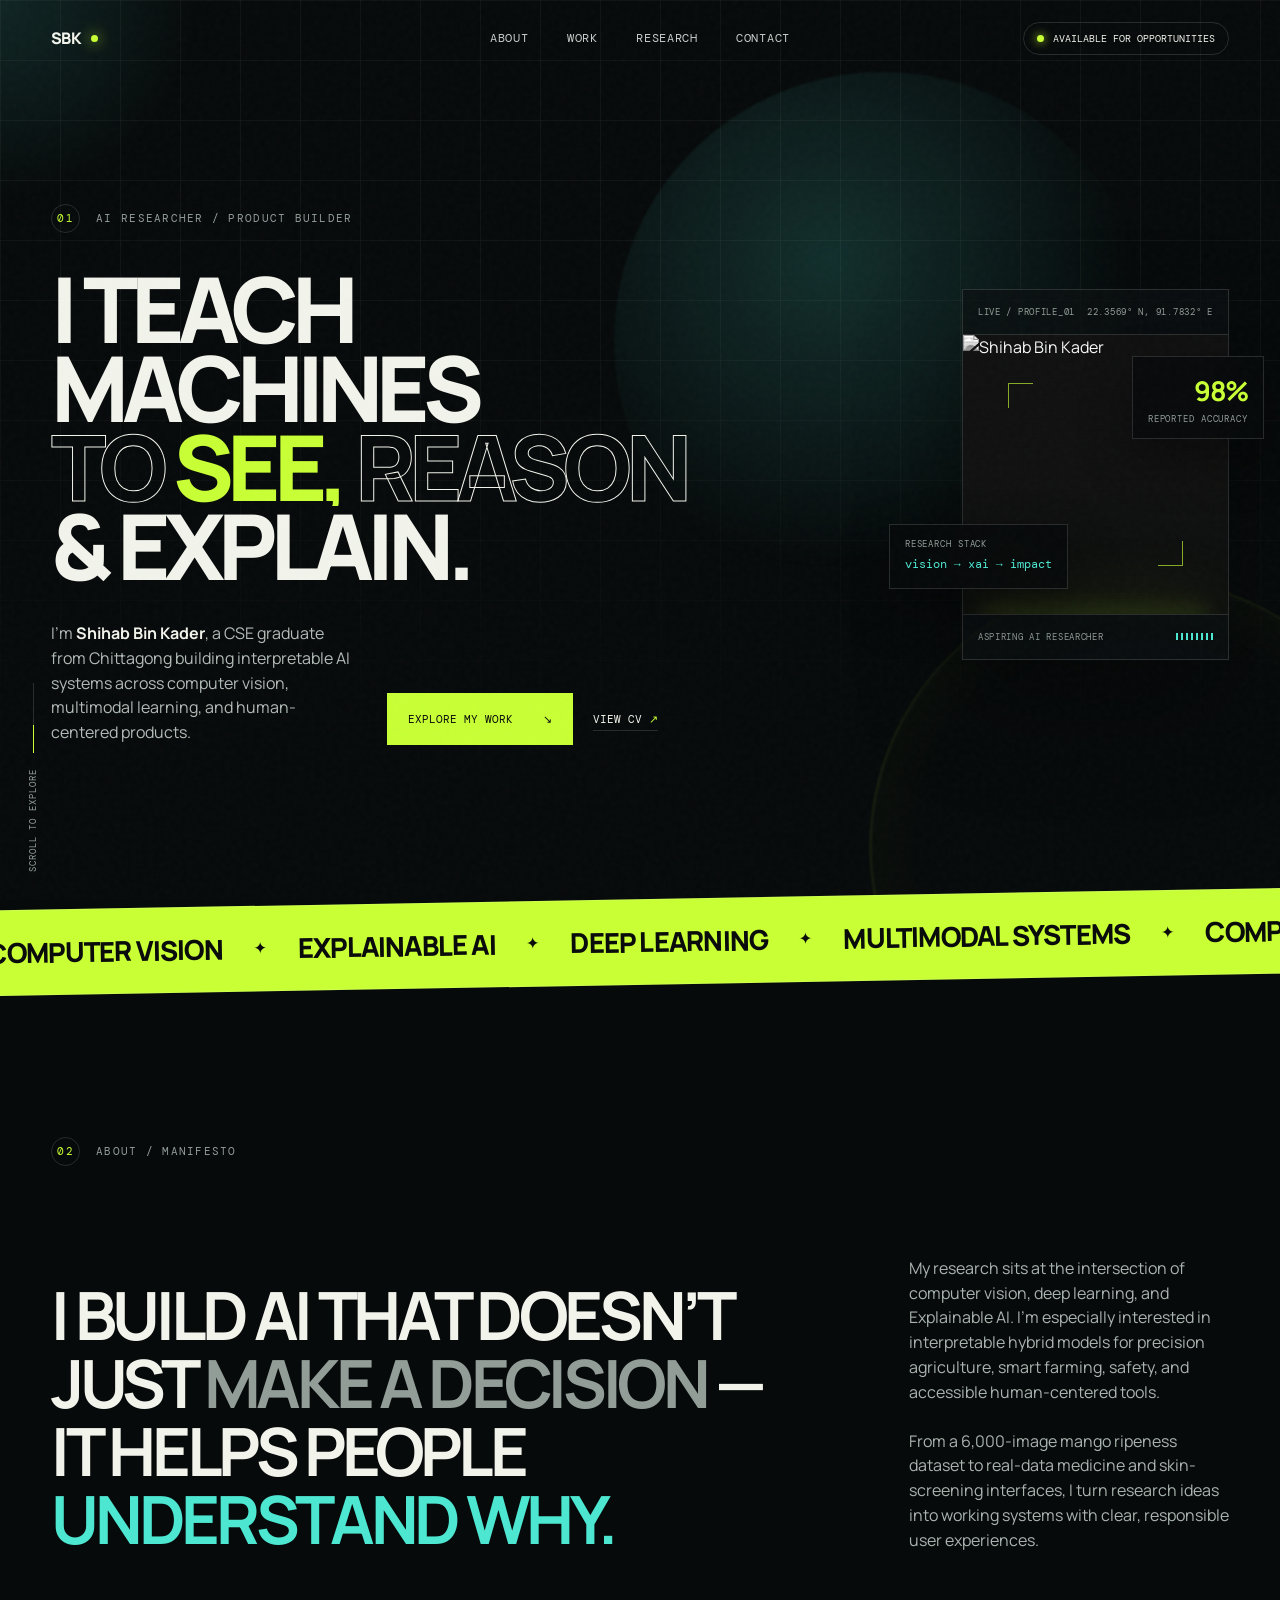
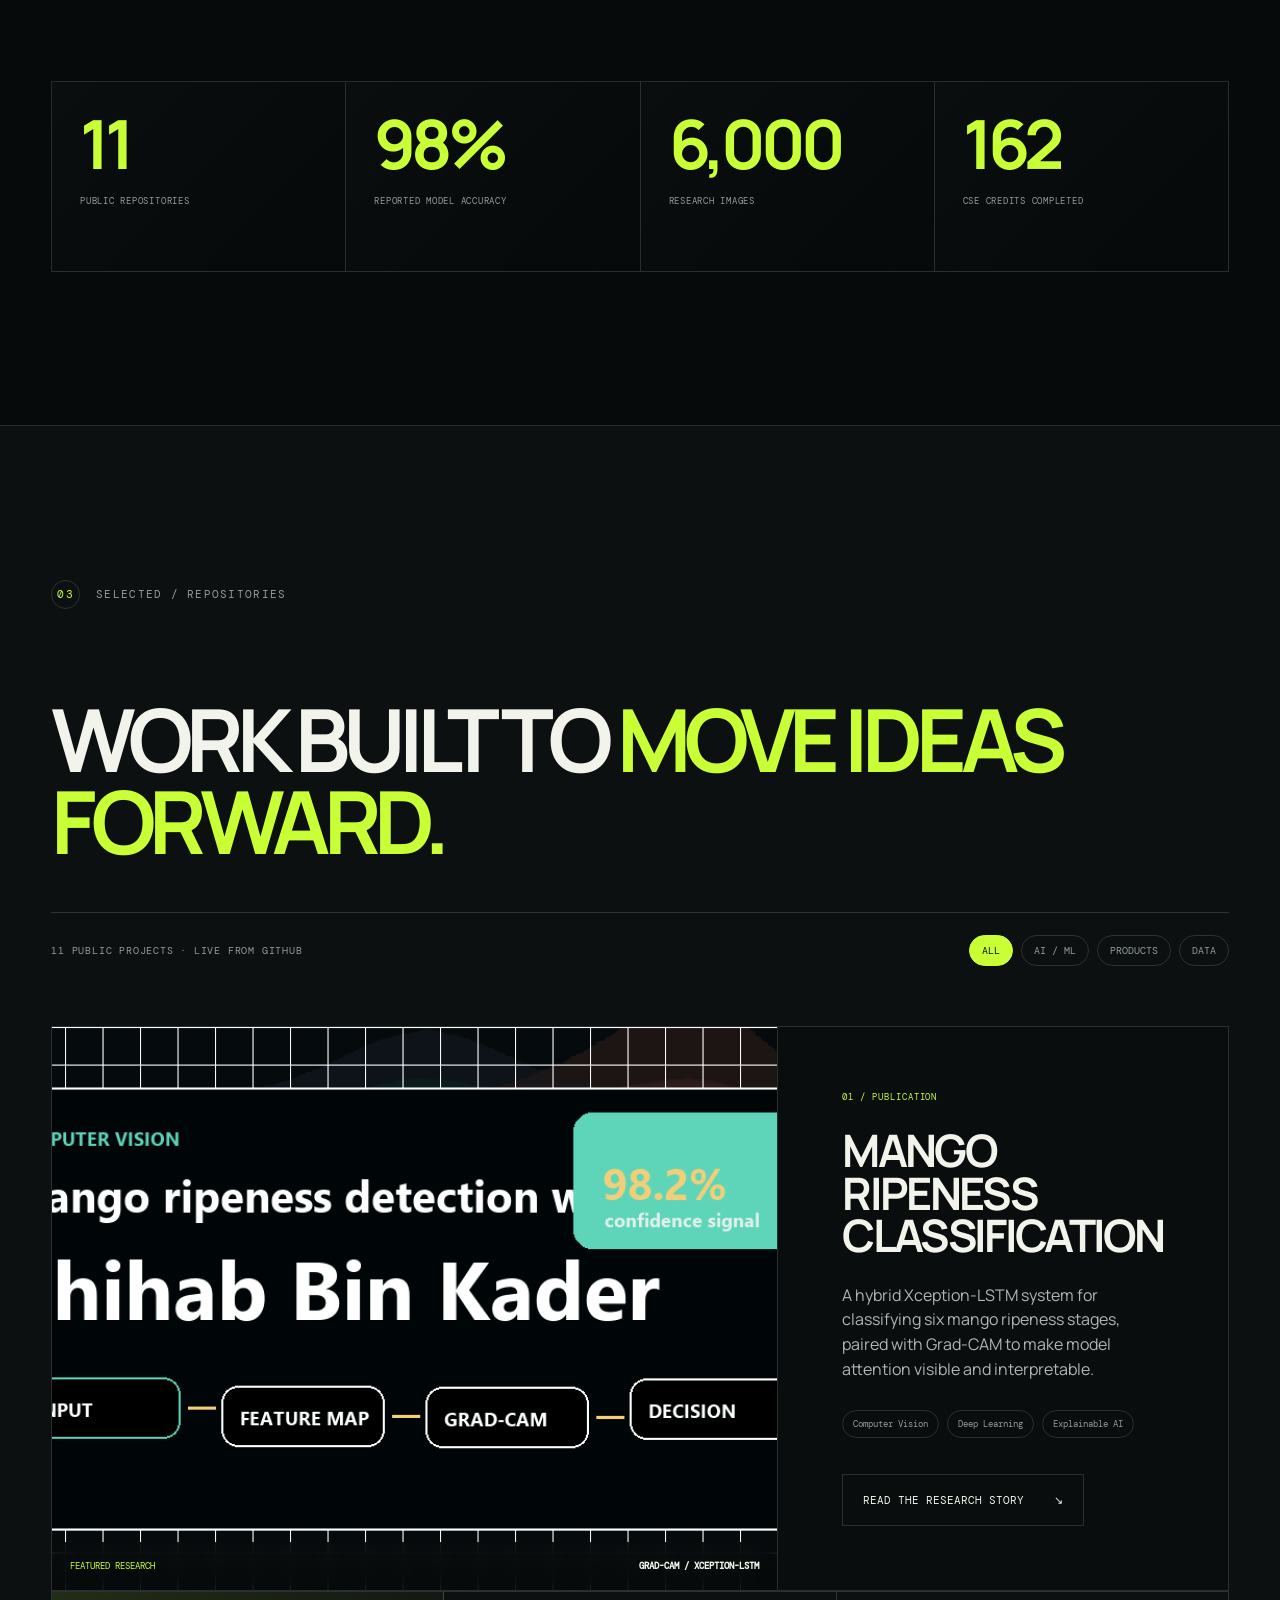
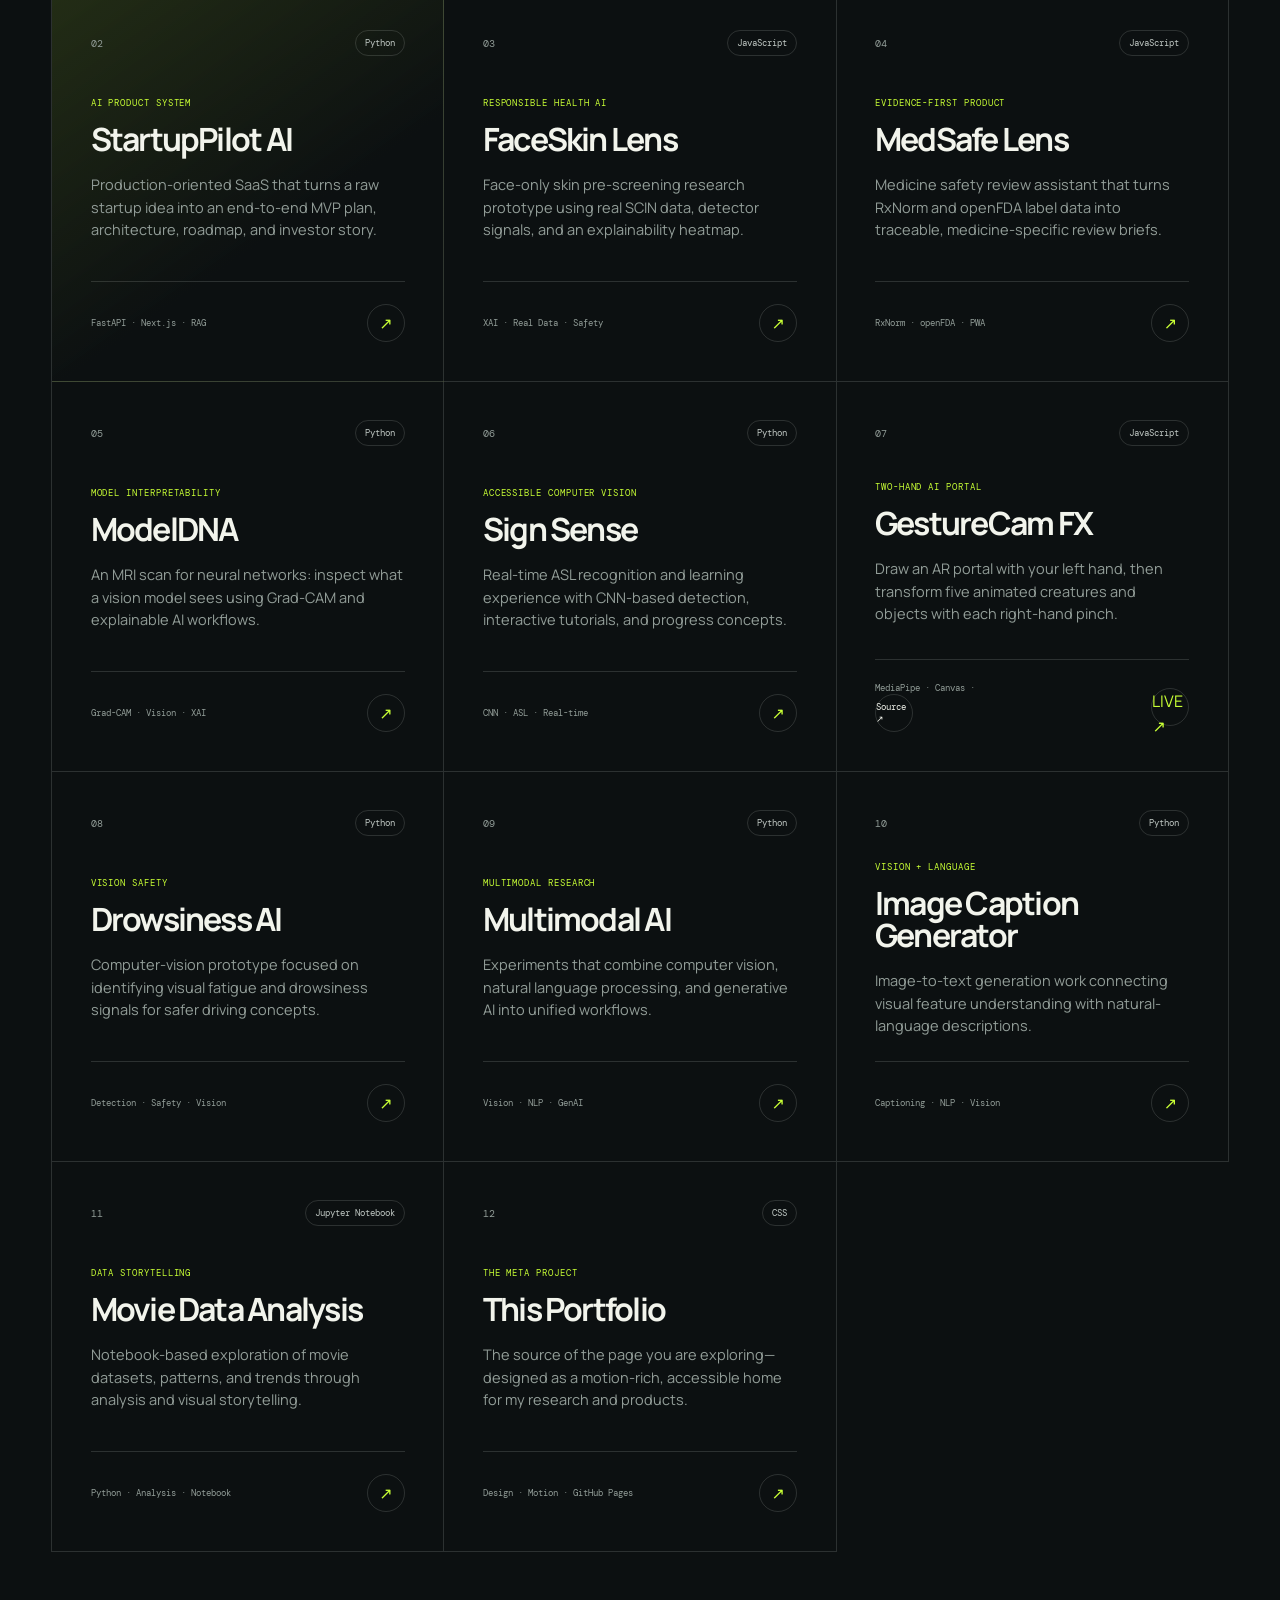
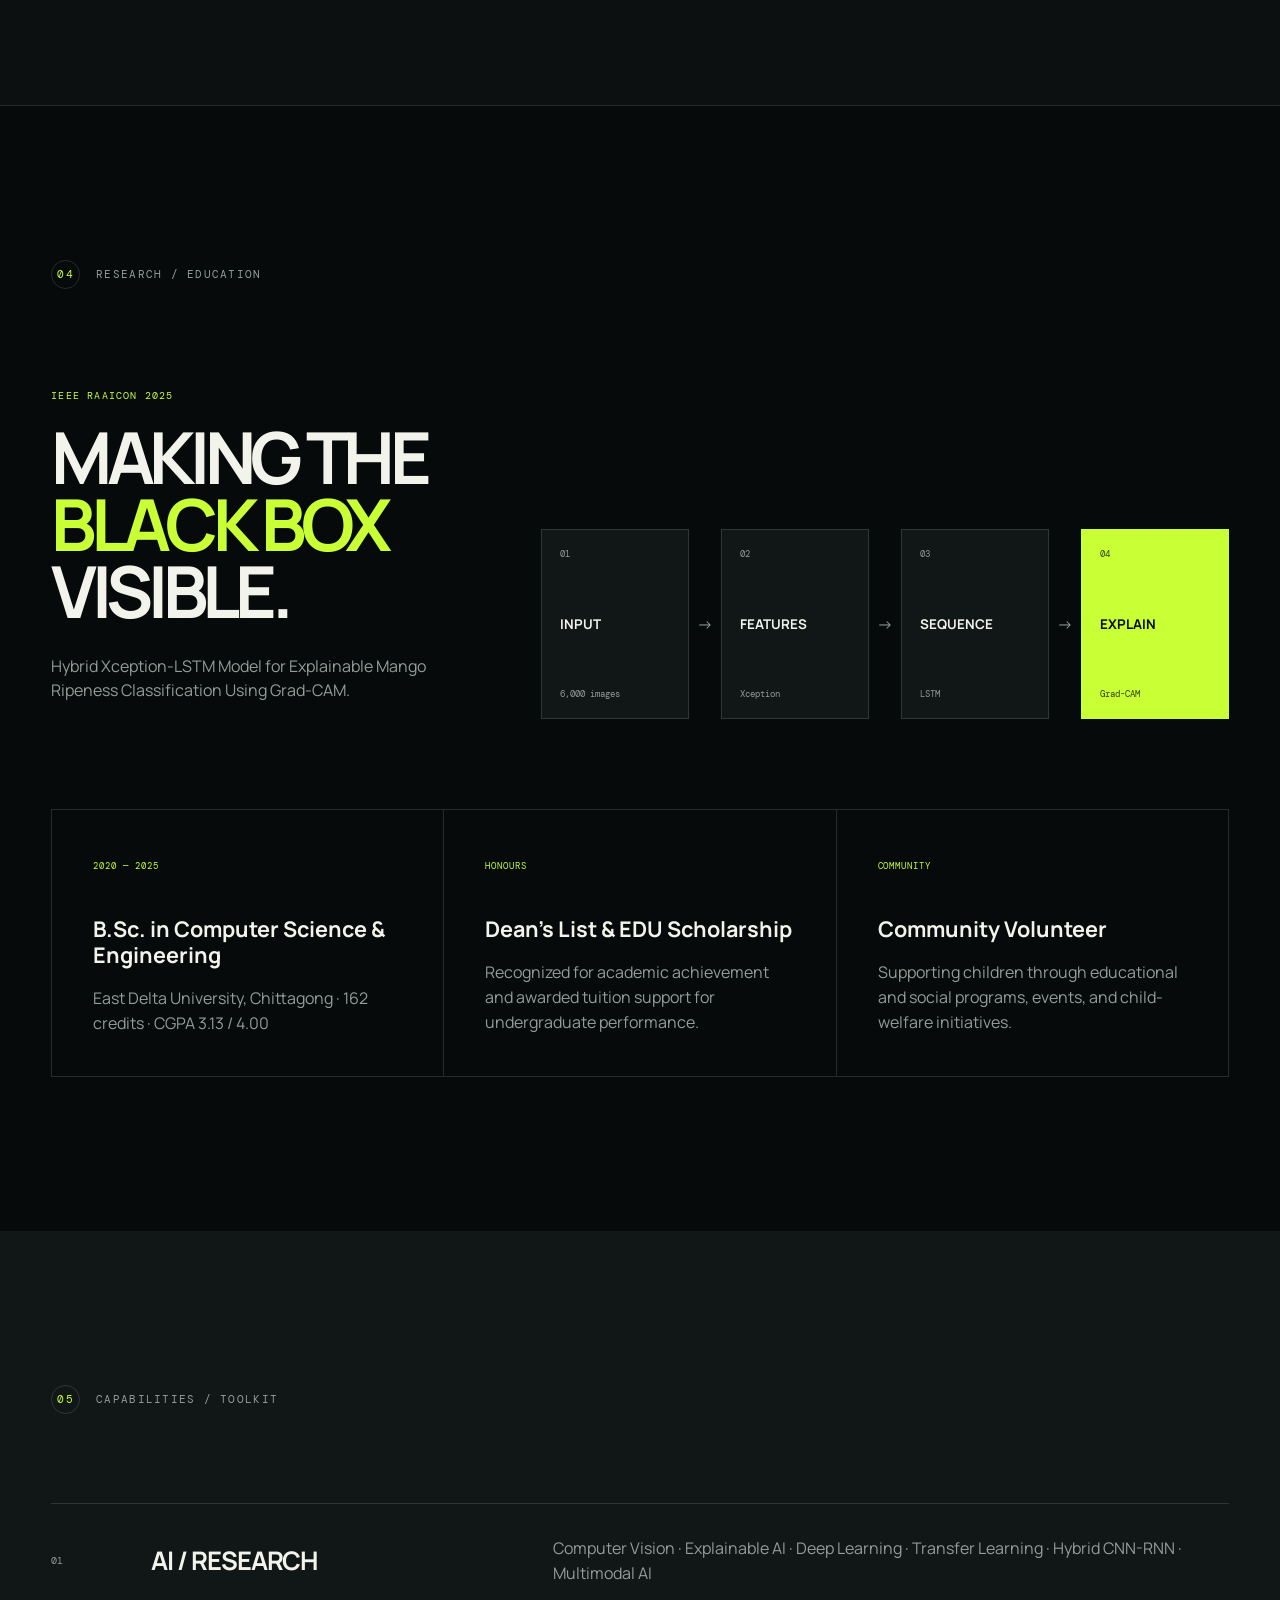
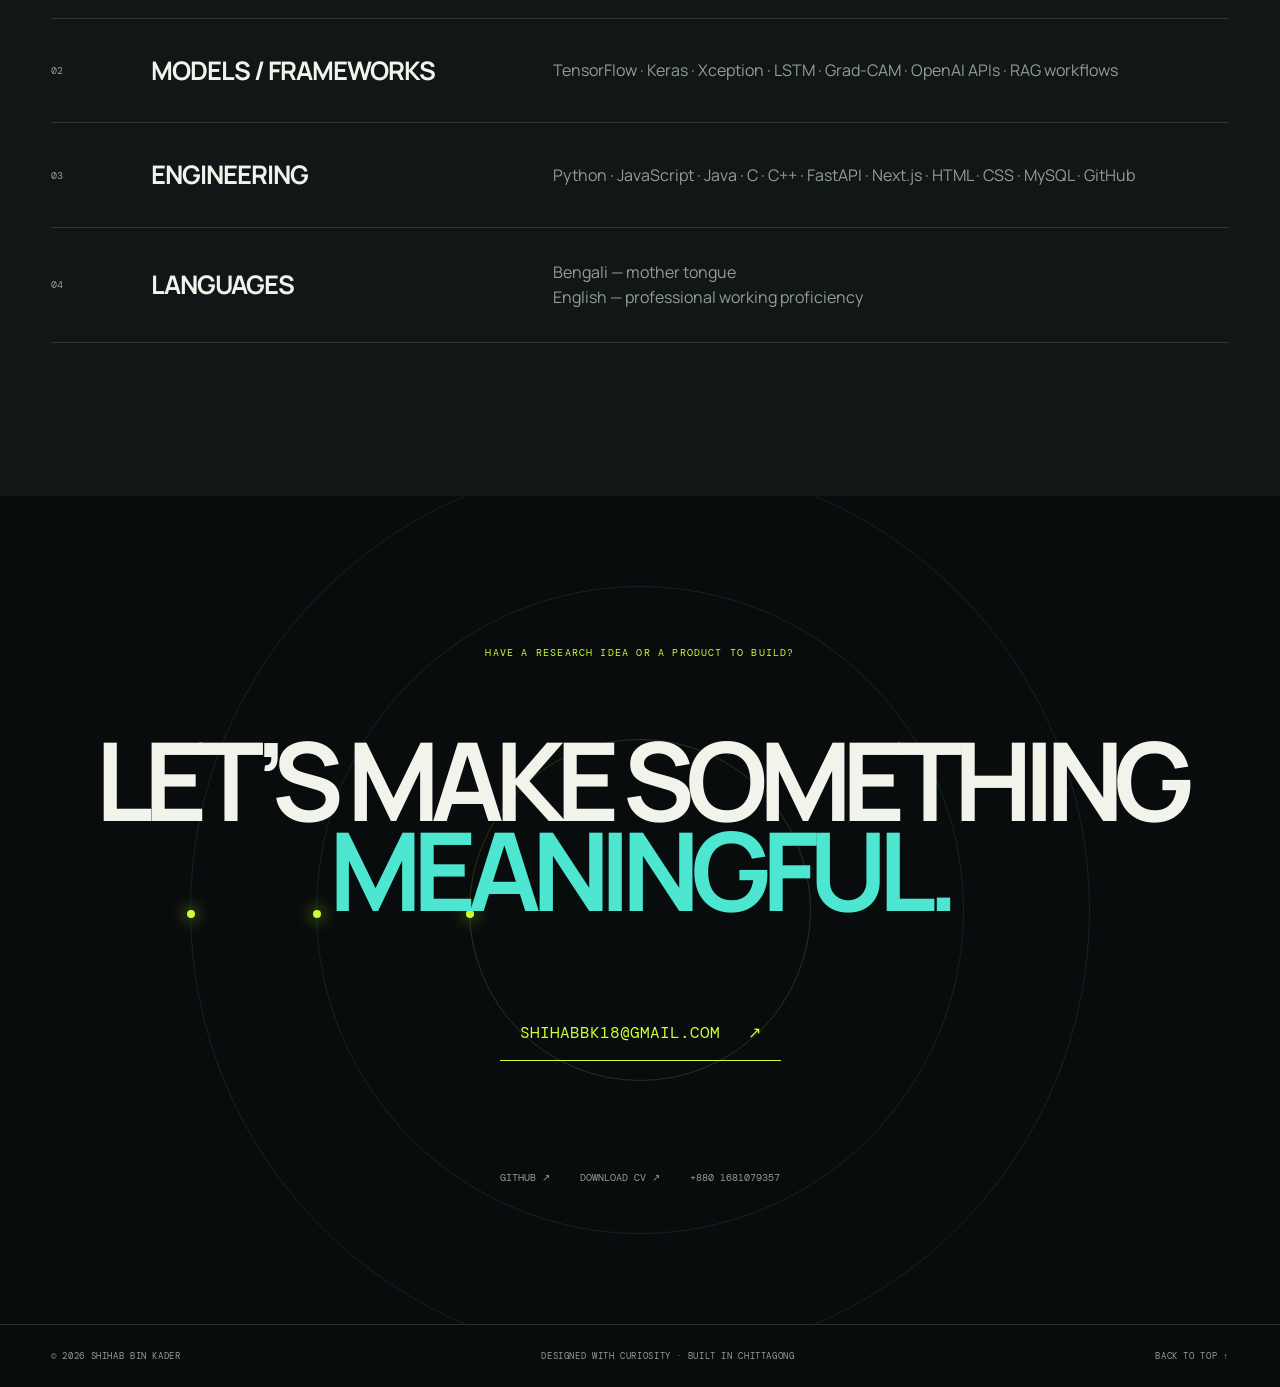
==== commit 661c117b: "Publish GestureCam FX portal demo" ====
--- a/index.html
+++ b/index.html
@@ -201,8 +201,8 @@
           </article>
           <article class="repo-card reveal" data-tags="ai product" data-repo="gesturecam-fx">
             <div class="repo-card-top"><span class="repo-id">07</span><span class="language">JavaScript</span></div>
-            <div><p class="repo-label">EXPERIMENTAL INTERFACE</p><h3>GestureCam FX</h3><p>Browser-based gesture camera experiment exploring motion-driven visual effects and playful human-computer interaction.</p></div>
-            <div class="repo-footer"><span>Gestures · Camera · Web</span><a href="https://github.com/shihabbk18/gesturecam-fx" target="_blank" rel="noreferrer" aria-label="Open GestureCam FX on GitHub">↗</a></div>
+            <div><p class="repo-label">TWO-HAND AI PORTAL</p><h3>GestureCam FX</h3><p>Draw an AR portal with your left hand, then transform five animated creatures and objects with each right-hand pinch.</p></div>
+            <div class="repo-footer"><span>MediaPipe · Canvas · <a href="https://github.com/shihabbk18/gesturecam-fx" target="_blank" rel="noreferrer">Source ↗</a></span><a href="https://shihabbk18.github.io/gesturecam-fx/" target="_blank" rel="noreferrer" aria-label="Launch GestureCam FX live demo">LIVE ↗</a></div>
           </article>
           <article class="repo-card reveal" data-tags="ai" data-repo="drowsiness-ai">
             <div class="repo-card-top"><span class="repo-id">08</span><span class="language">Python</span></div>
--- a/styles.css
+++ b/styles.css
@@ -231,6 +231,7 @@
 .repo-card div > p:not(.repo-label) { margin: 0; color: var(--muted); font-size: .91rem; }
 .repo-footer { padding-top: 22px; border-top: 1px solid var(--line); }
 .repo-footer > span { color: var(--muted); font: .56rem var(--mono); }
+.repo-footer > span a { color: var(--ink); text-underline-offset: 4px; }
 .repo-footer a { display: grid; place-items: center; width: 38px; height: 38px; border: 1px solid var(--line); border-radius: 50%; color: var(--acid); text-decoration: none; transition: 180ms ease; }
 .repo-footer a:hover { color: var(--bg); background: var(--acid); transform: rotate(45deg); }
 
@@ -358,4 +359,3 @@
   .reveal { opacity: 1; transform: none; }
   .loader { display: none; }
 }
-
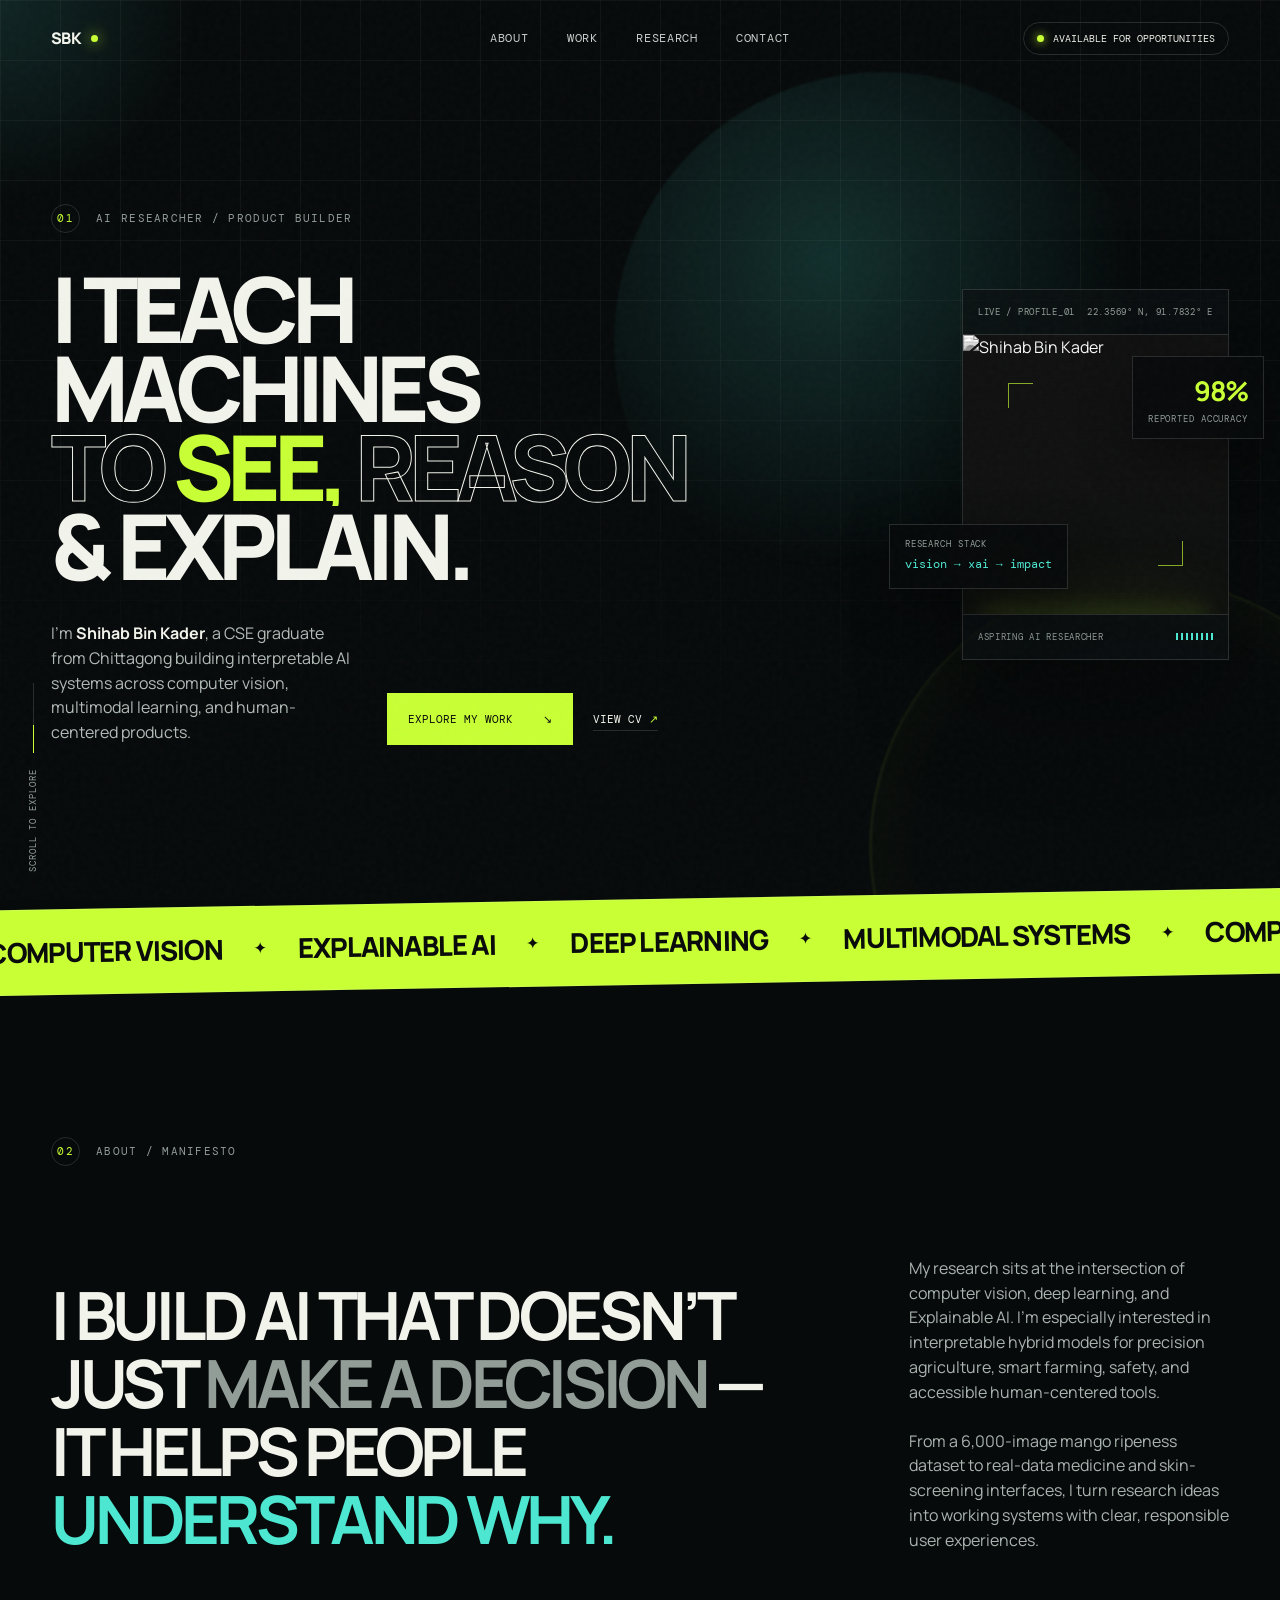
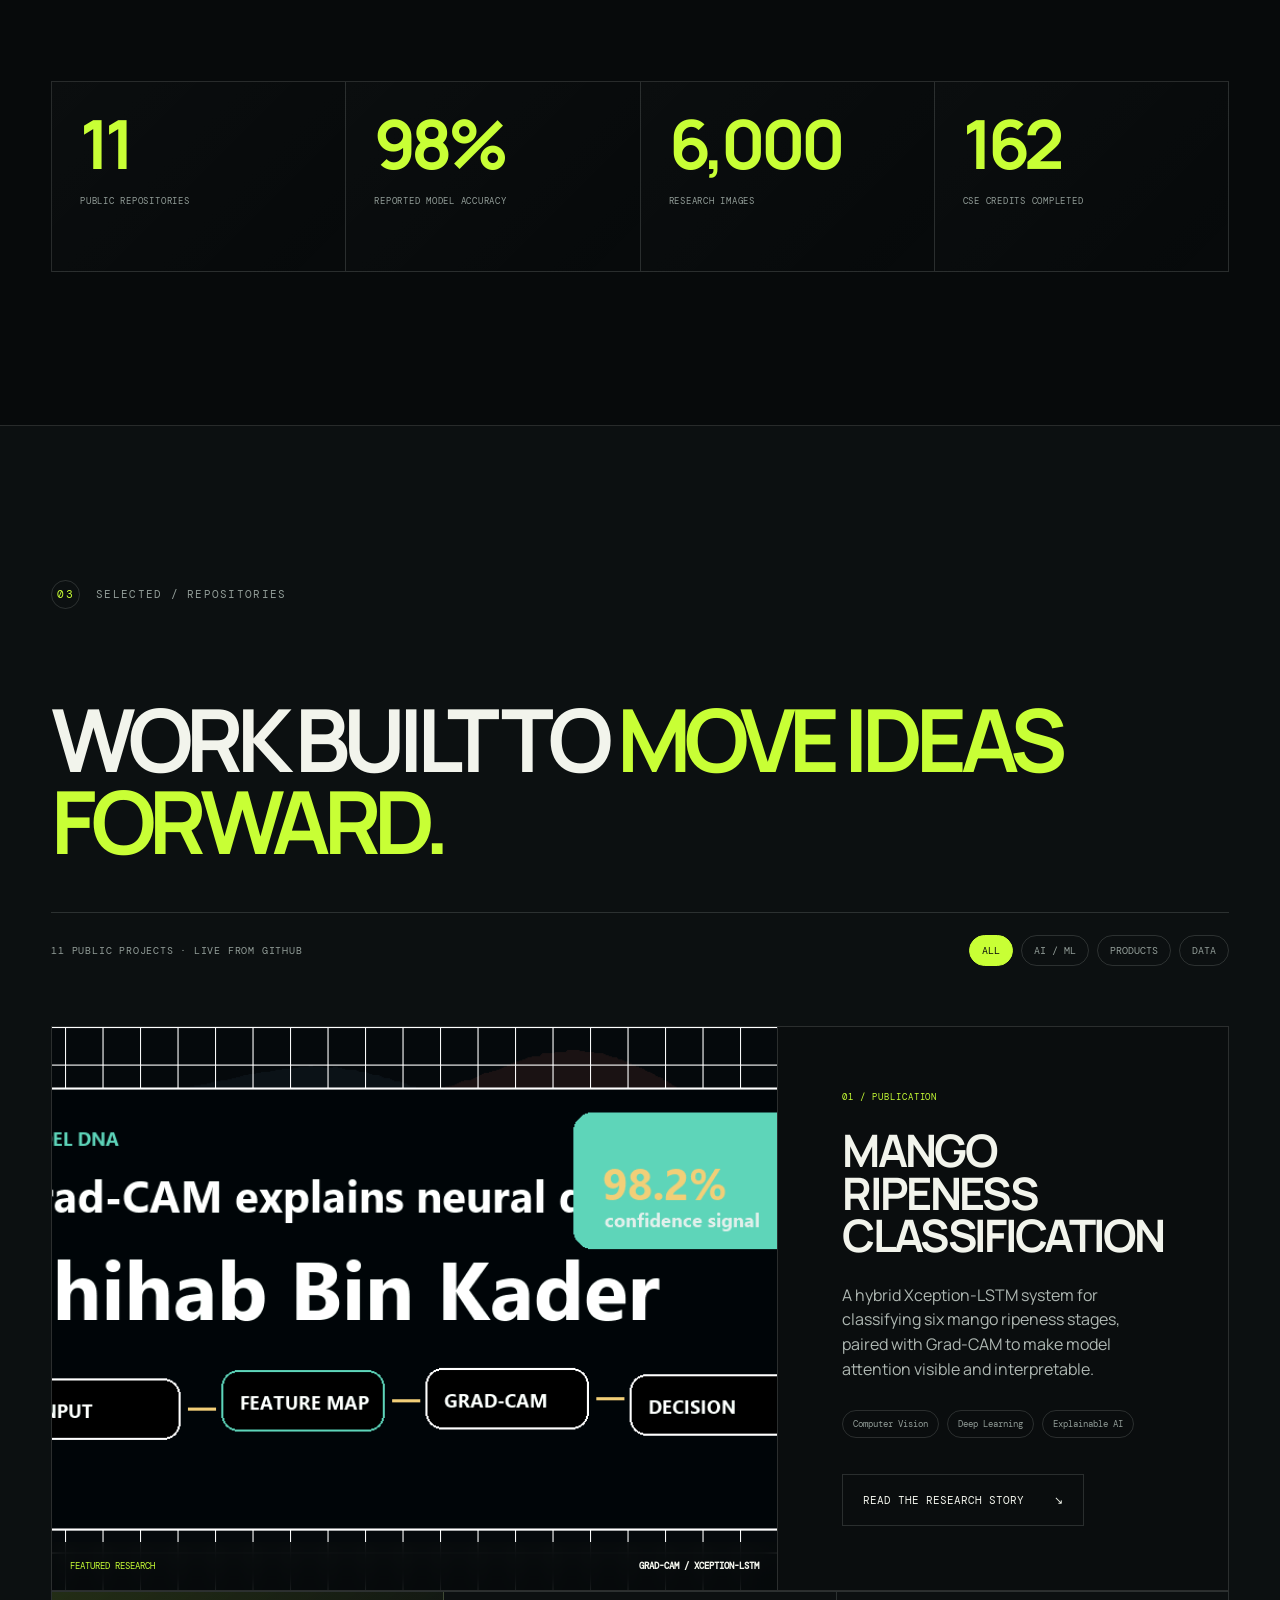
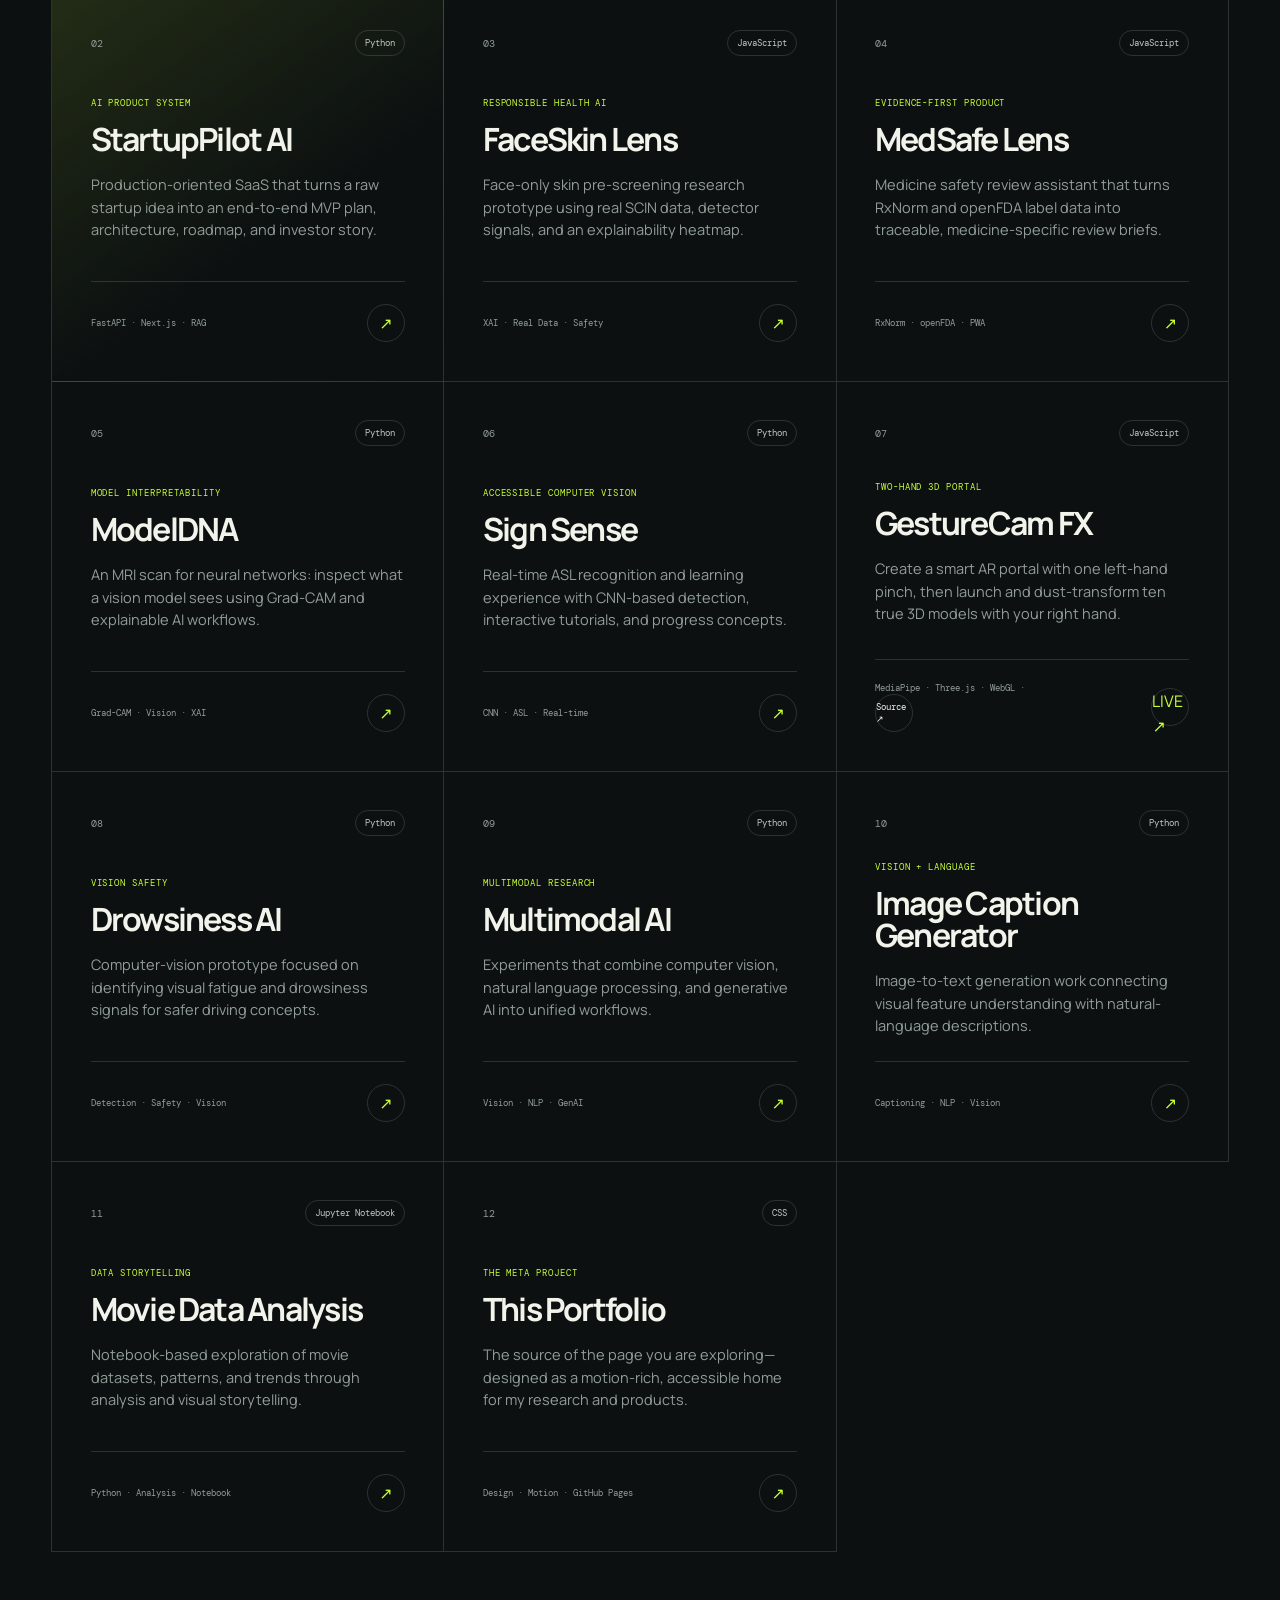
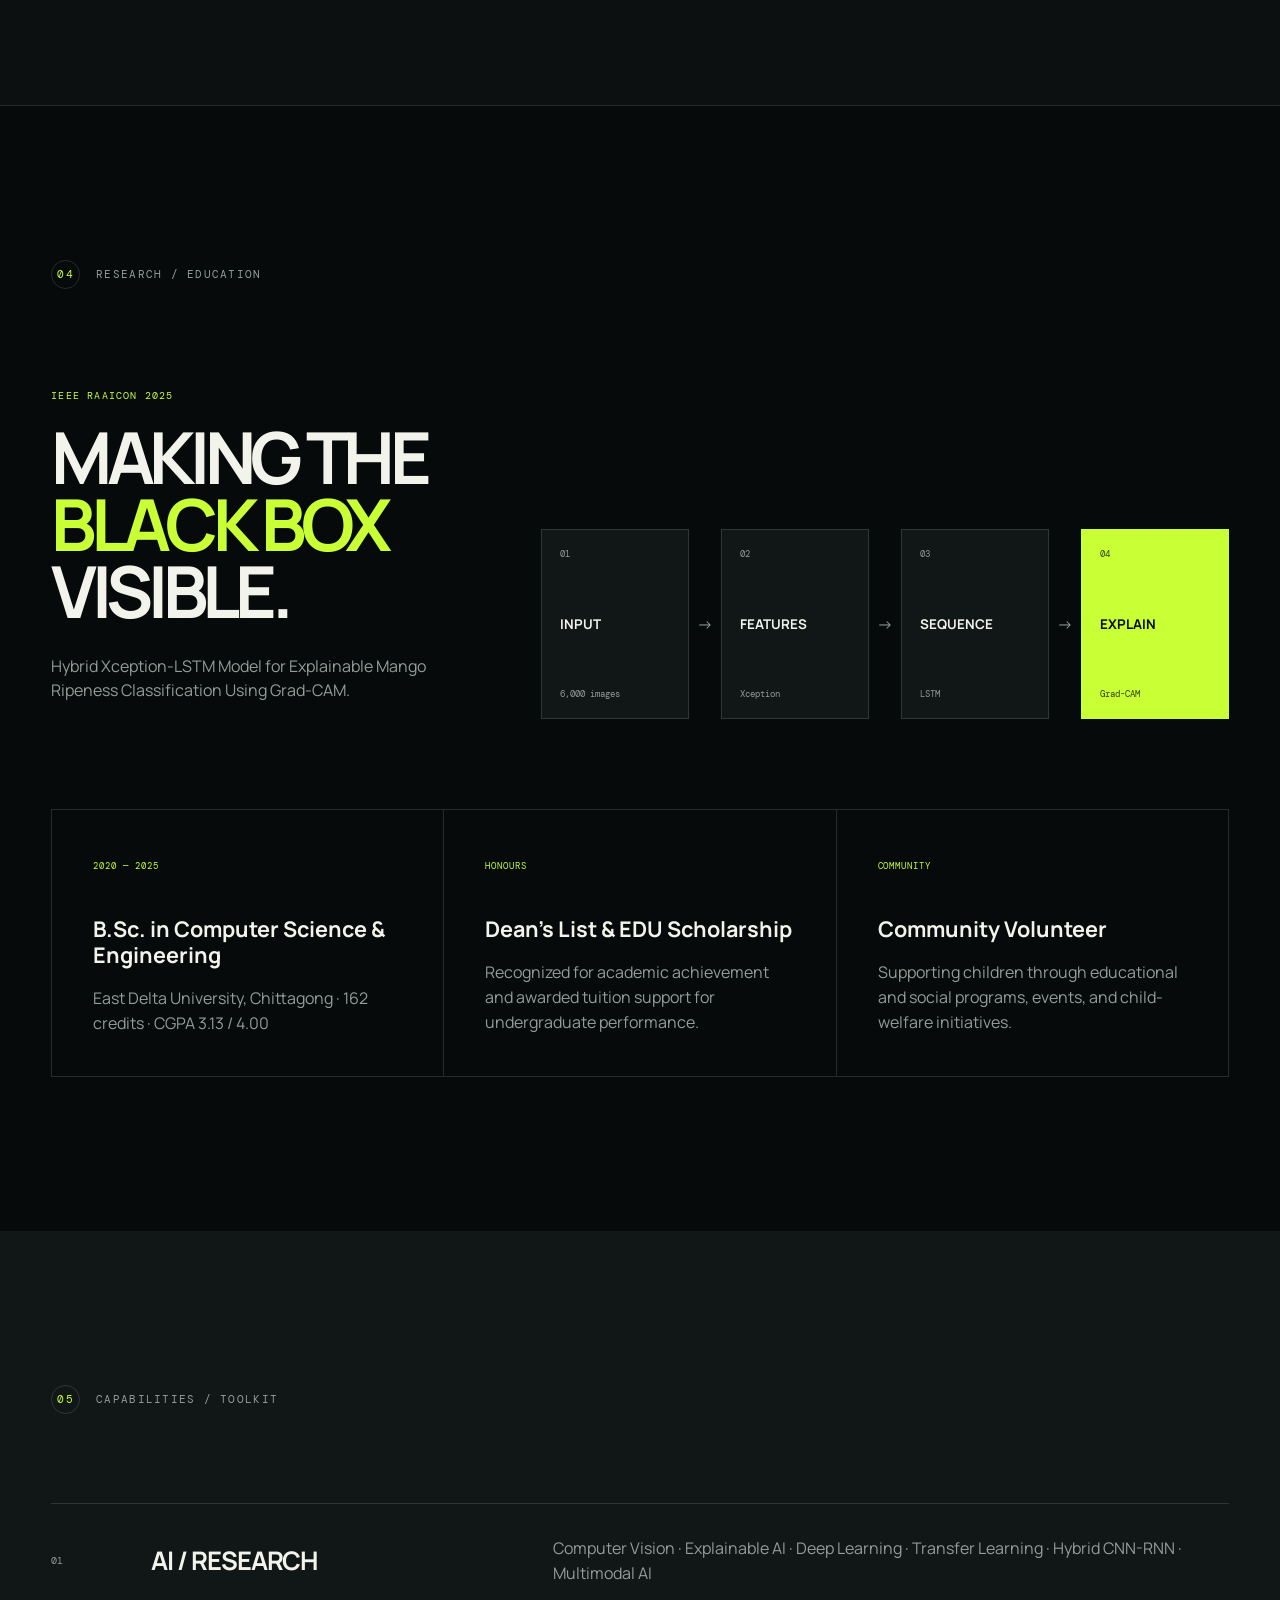
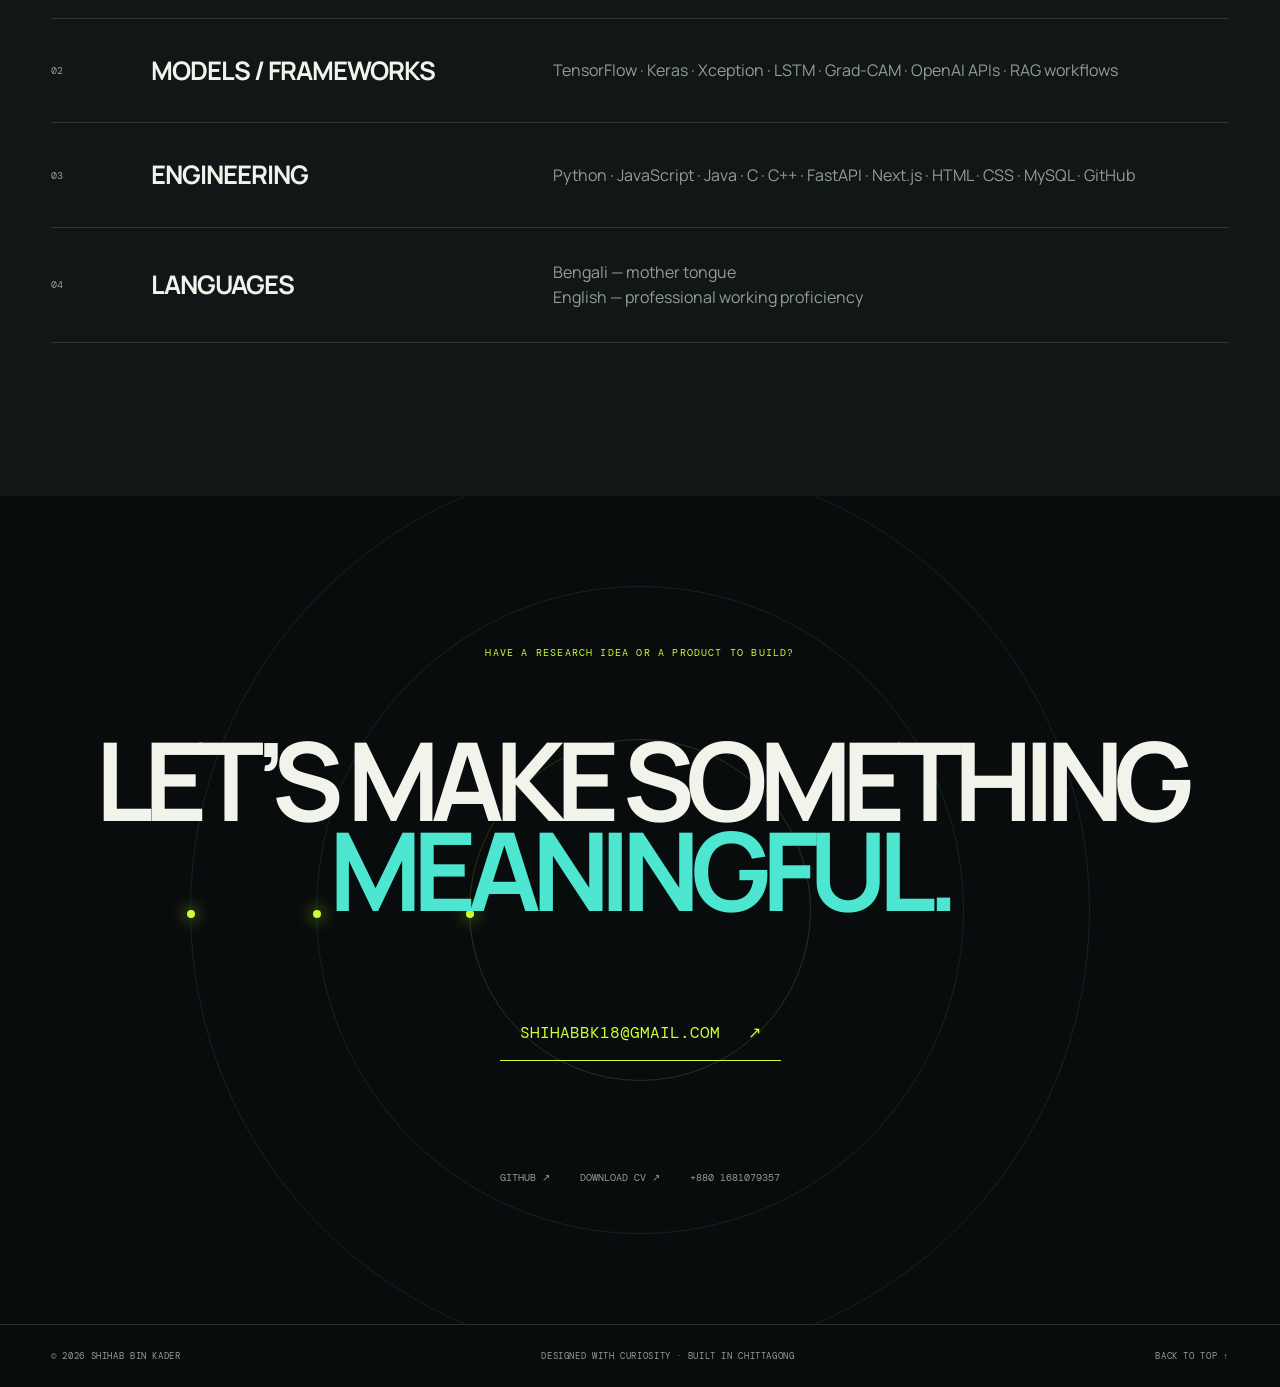
==== commit 704dfec7: "Publish cinematic 3D GestureCam upgrade" ====
--- a/index.html
+++ b/index.html
@@ -201,8 +201,8 @@
           </article>
           <article class="repo-card reveal" data-tags="ai product" data-repo="gesturecam-fx">
             <div class="repo-card-top"><span class="repo-id">07</span><span class="language">JavaScript</span></div>
-            <div><p class="repo-label">TWO-HAND AI PORTAL</p><h3>GestureCam FX</h3><p>Draw an AR portal with your left hand, then transform five animated creatures and objects with each right-hand pinch.</p></div>
-            <div class="repo-footer"><span>MediaPipe · Canvas · <a href="https://github.com/shihabbk18/gesturecam-fx" target="_blank" rel="noreferrer">Source ↗</a></span><a href="https://shihabbk18.github.io/gesturecam-fx/" target="_blank" rel="noreferrer" aria-label="Launch GestureCam FX live demo">LIVE ↗</a></div>
+            <div><p class="repo-label">TWO-HAND 3D PORTAL</p><h3>GestureCam FX</h3><p>Create a smart AR portal with one left-hand pinch, then launch and dust-transform ten true 3D models with your right hand.</p></div>
+            <div class="repo-footer"><span>MediaPipe · Three.js · WebGL · <a href="https://github.com/shihabbk18/gesturecam-fx" target="_blank" rel="noreferrer">Source ↗</a></span><a href="https://shihabbk18.github.io/gesturecam-fx/" target="_blank" rel="noreferrer" aria-label="Launch GestureCam FX live demo">LIVE ↗</a></div>
           </article>
           <article class="repo-card reveal" data-tags="ai" data-repo="drowsiness-ai">
             <div class="repo-card-top"><span class="repo-id">08</span><span class="language">Python</span></div>
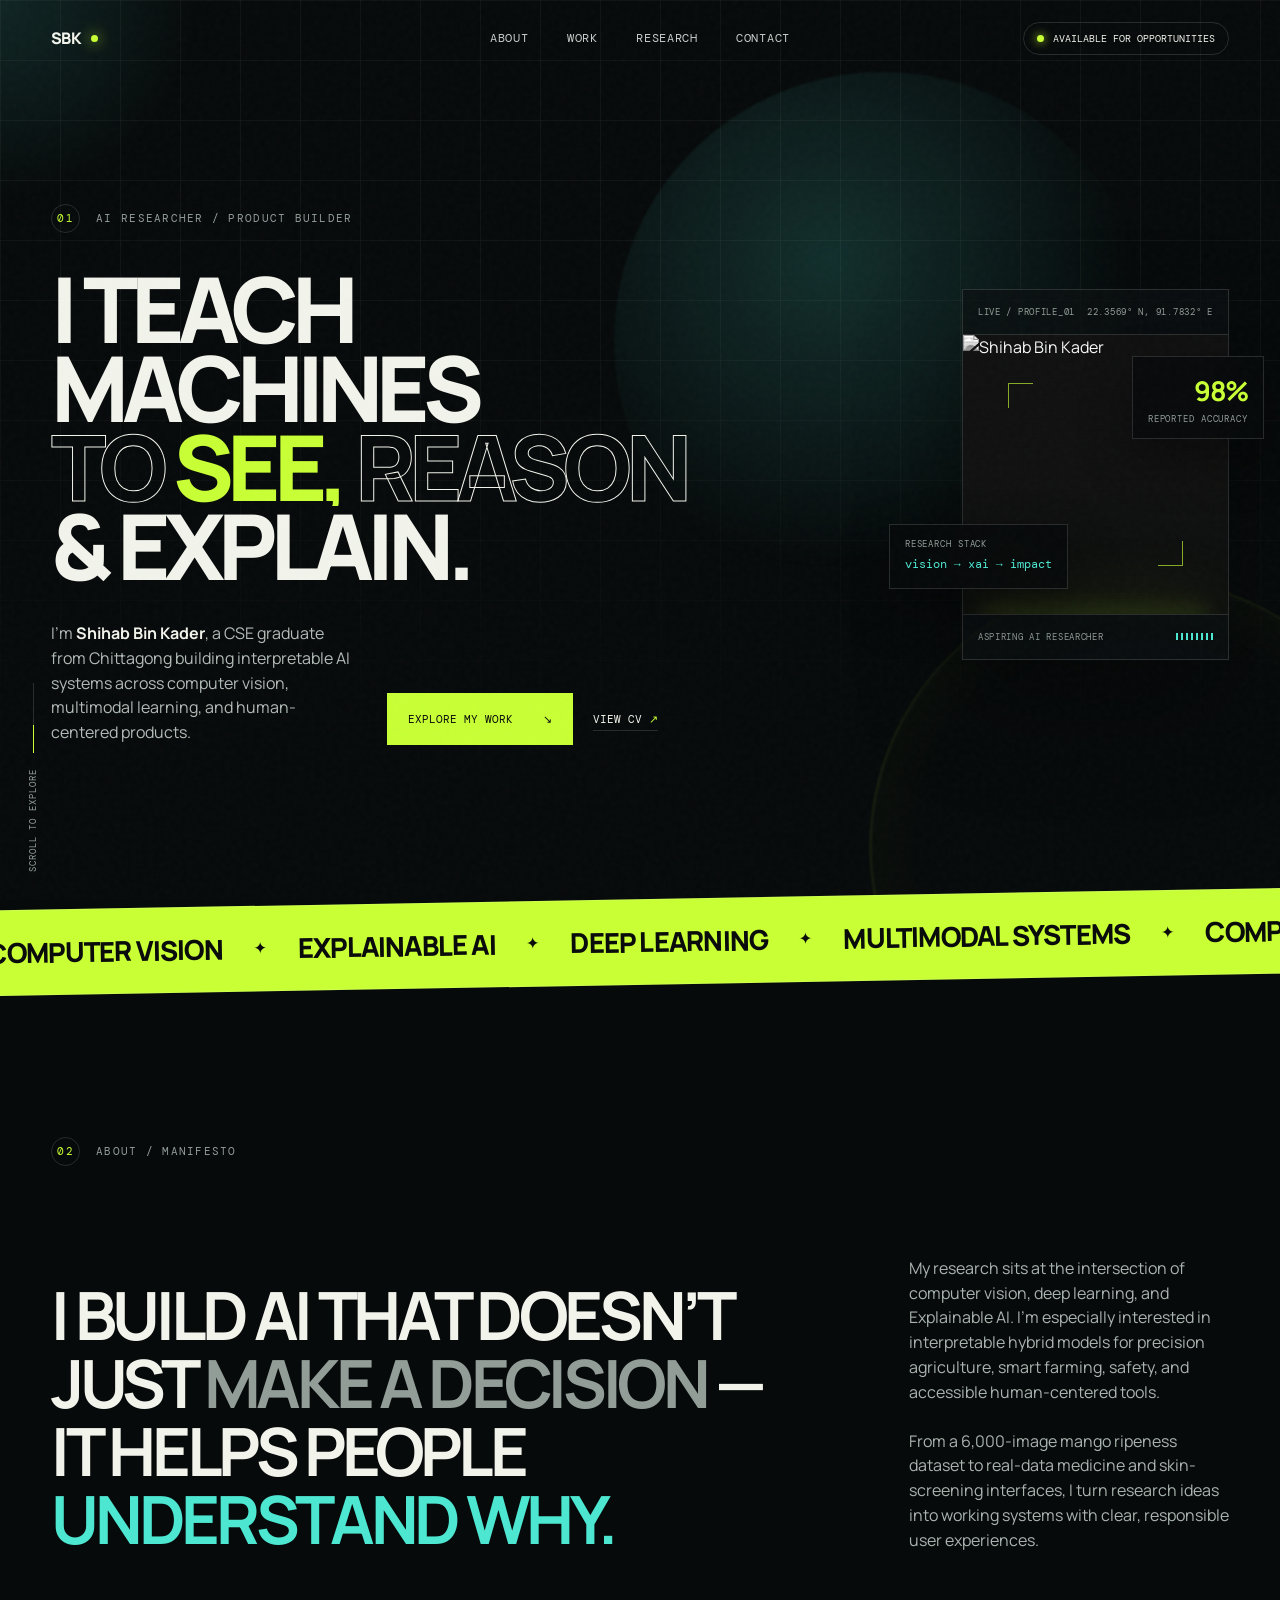
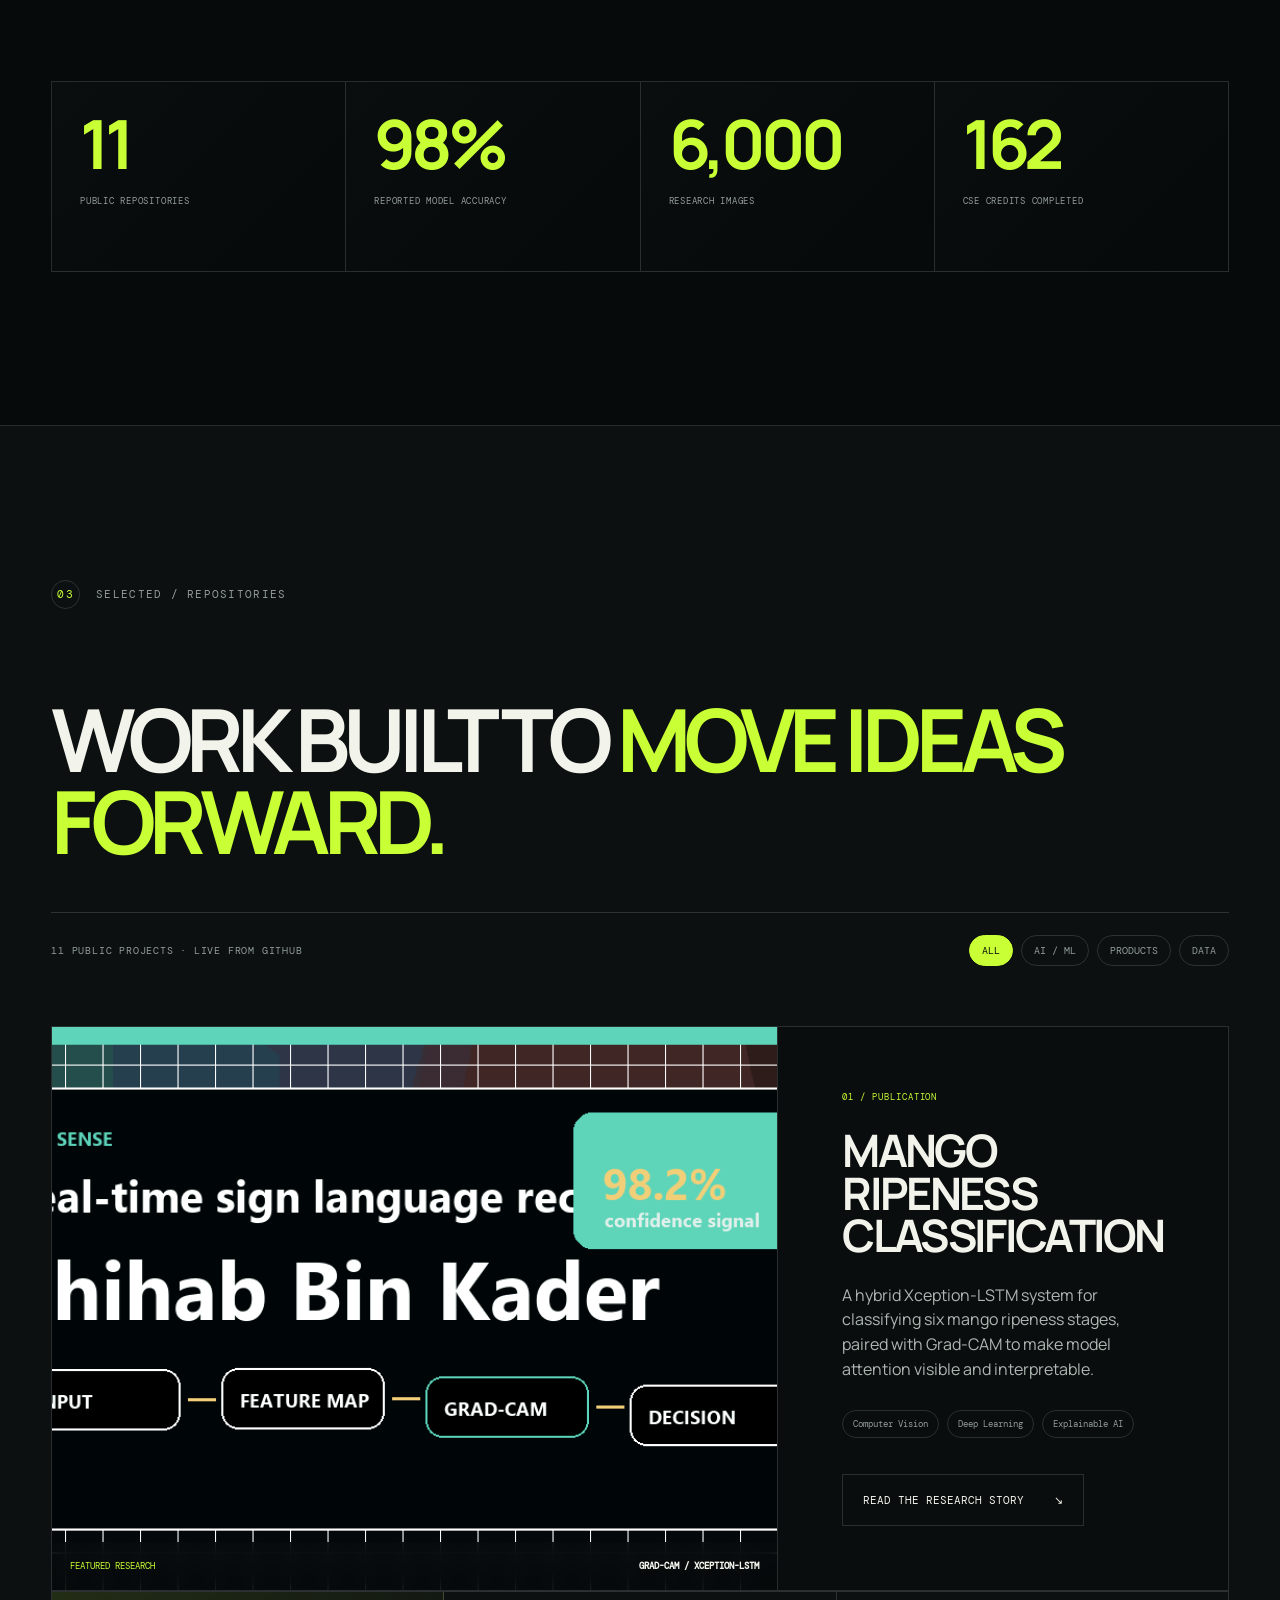
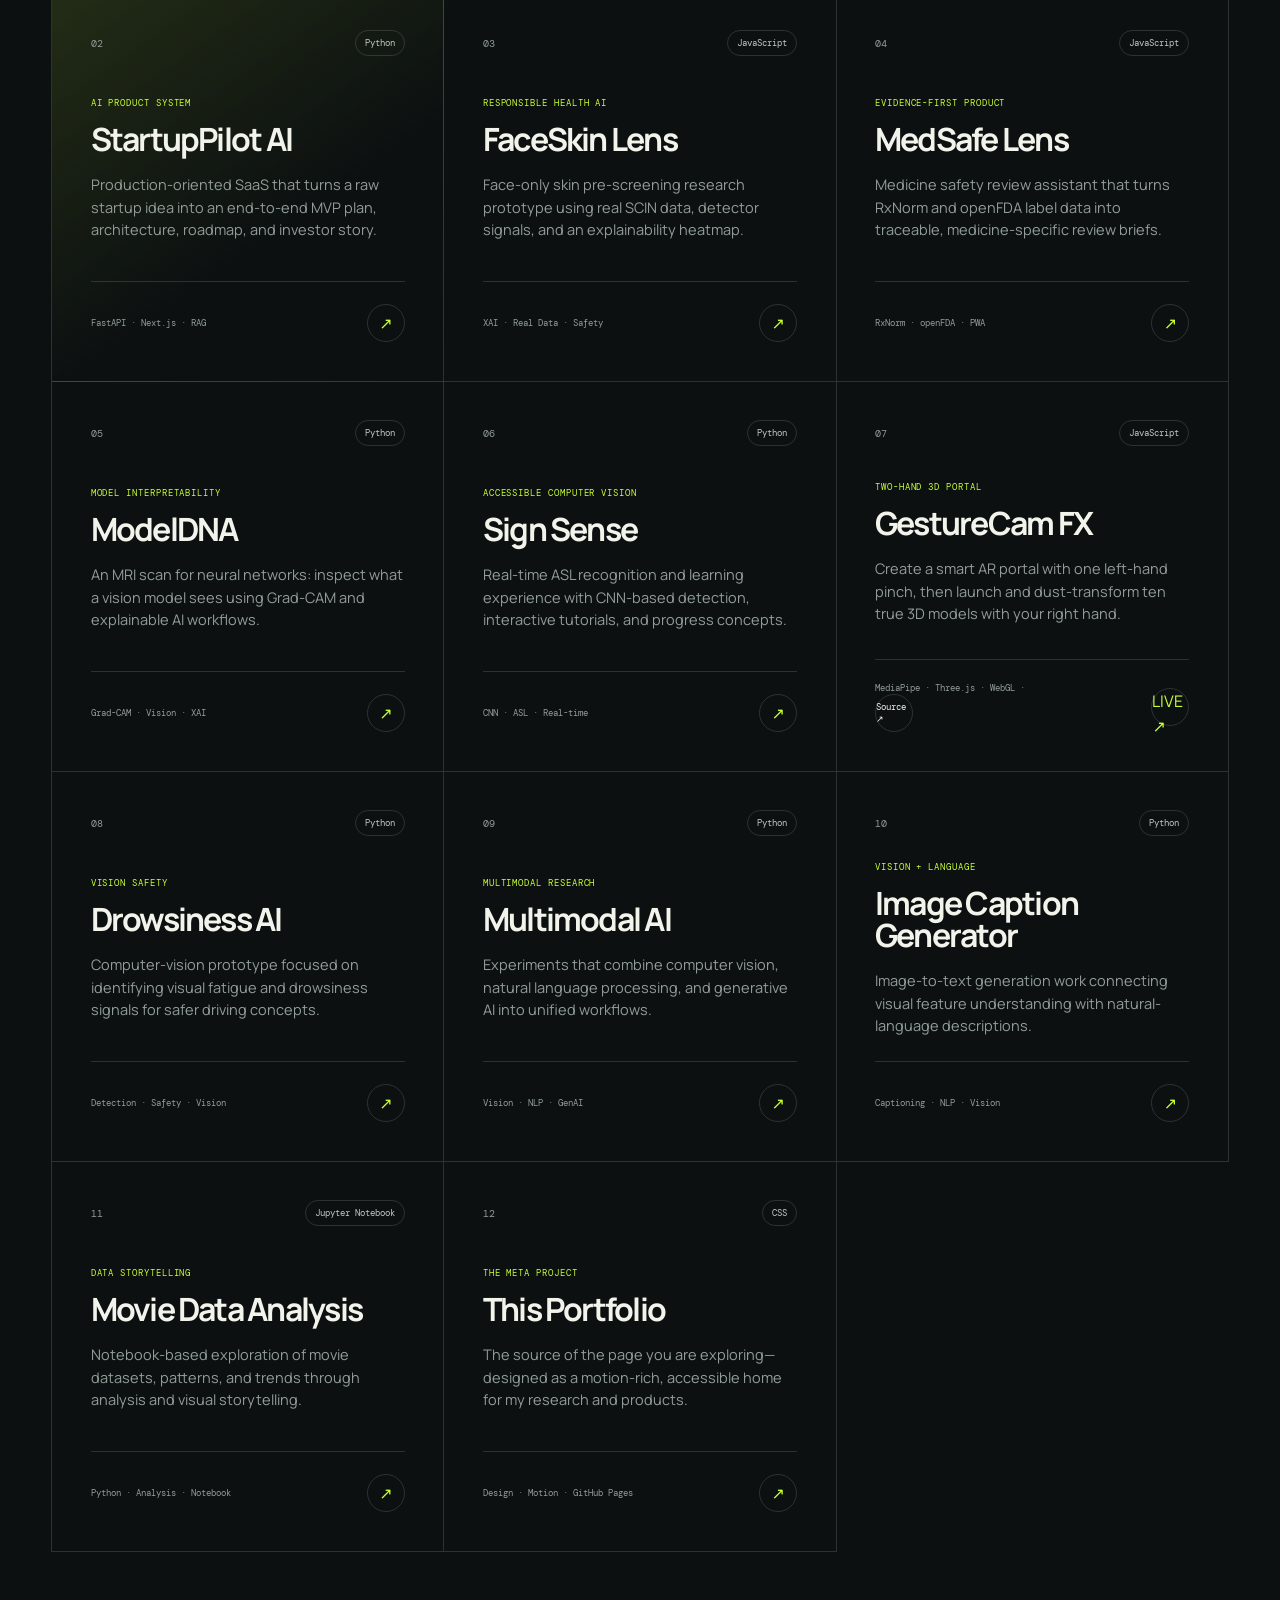
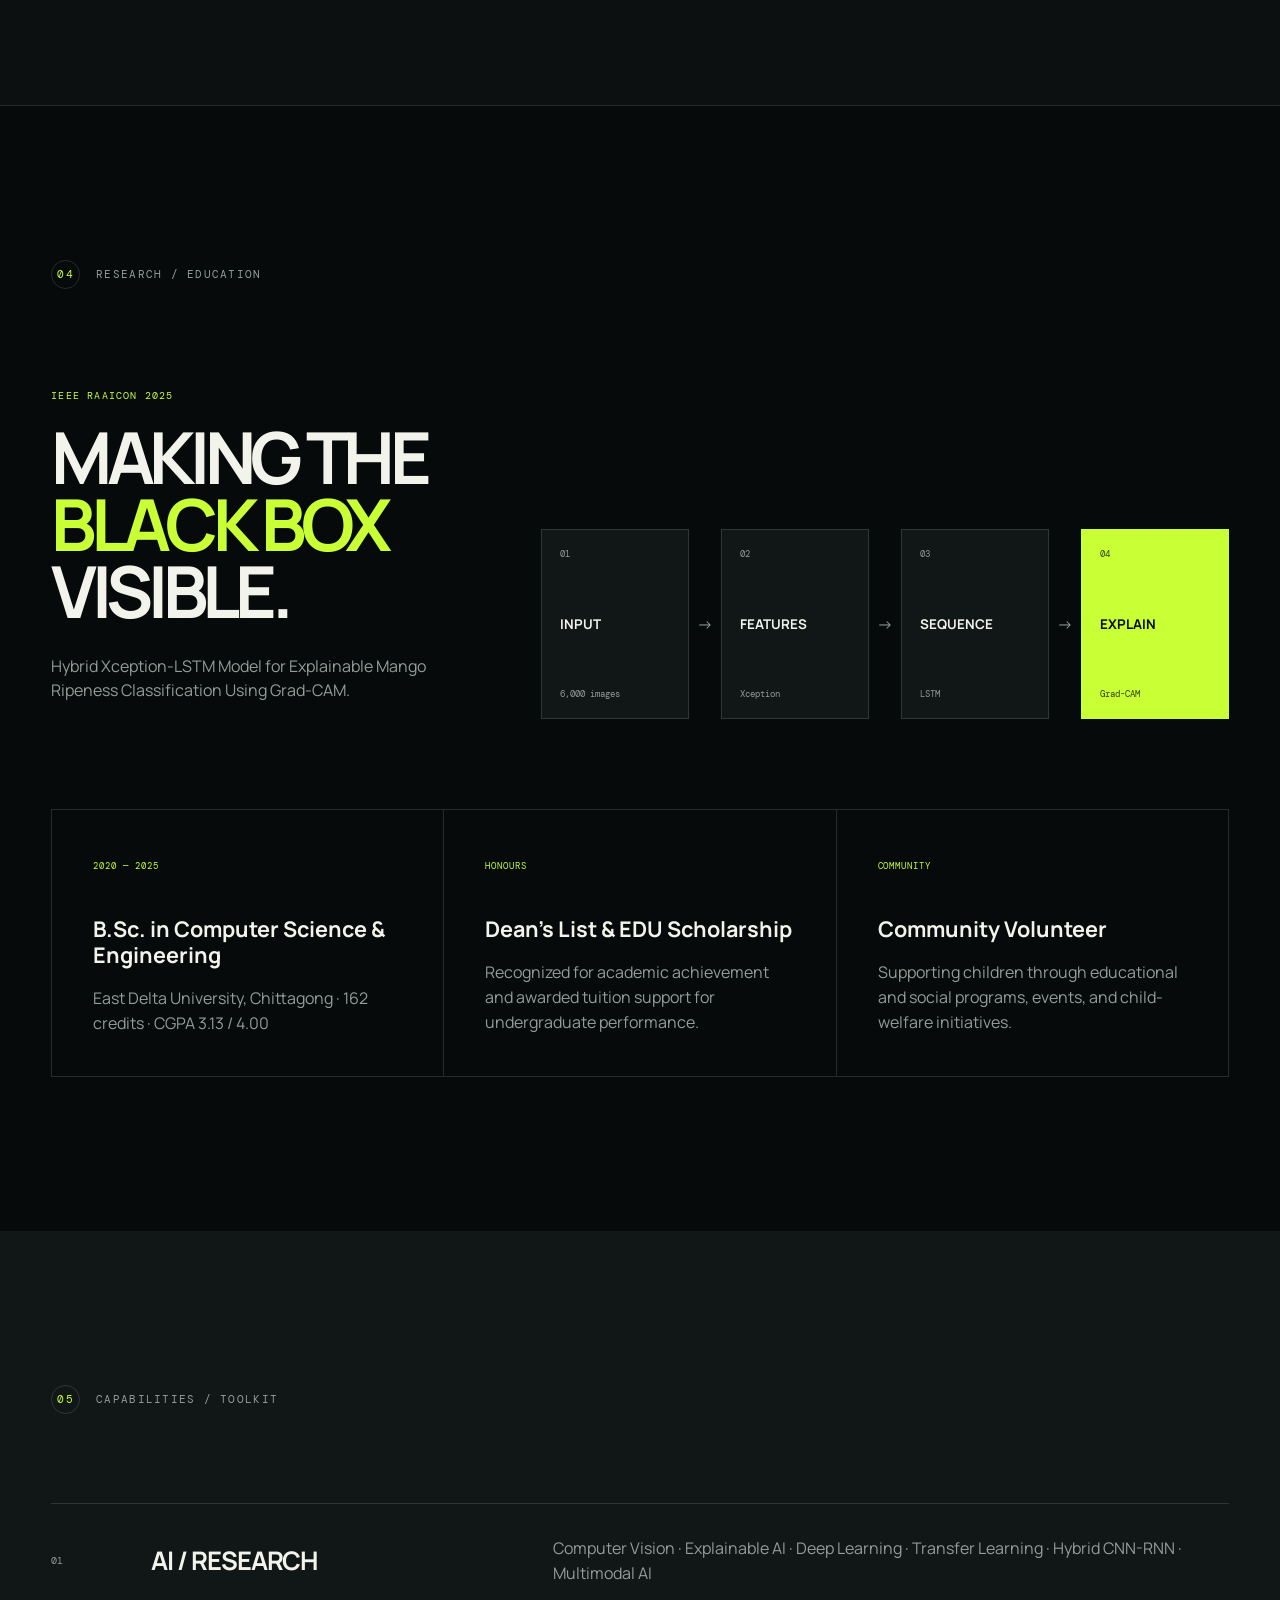
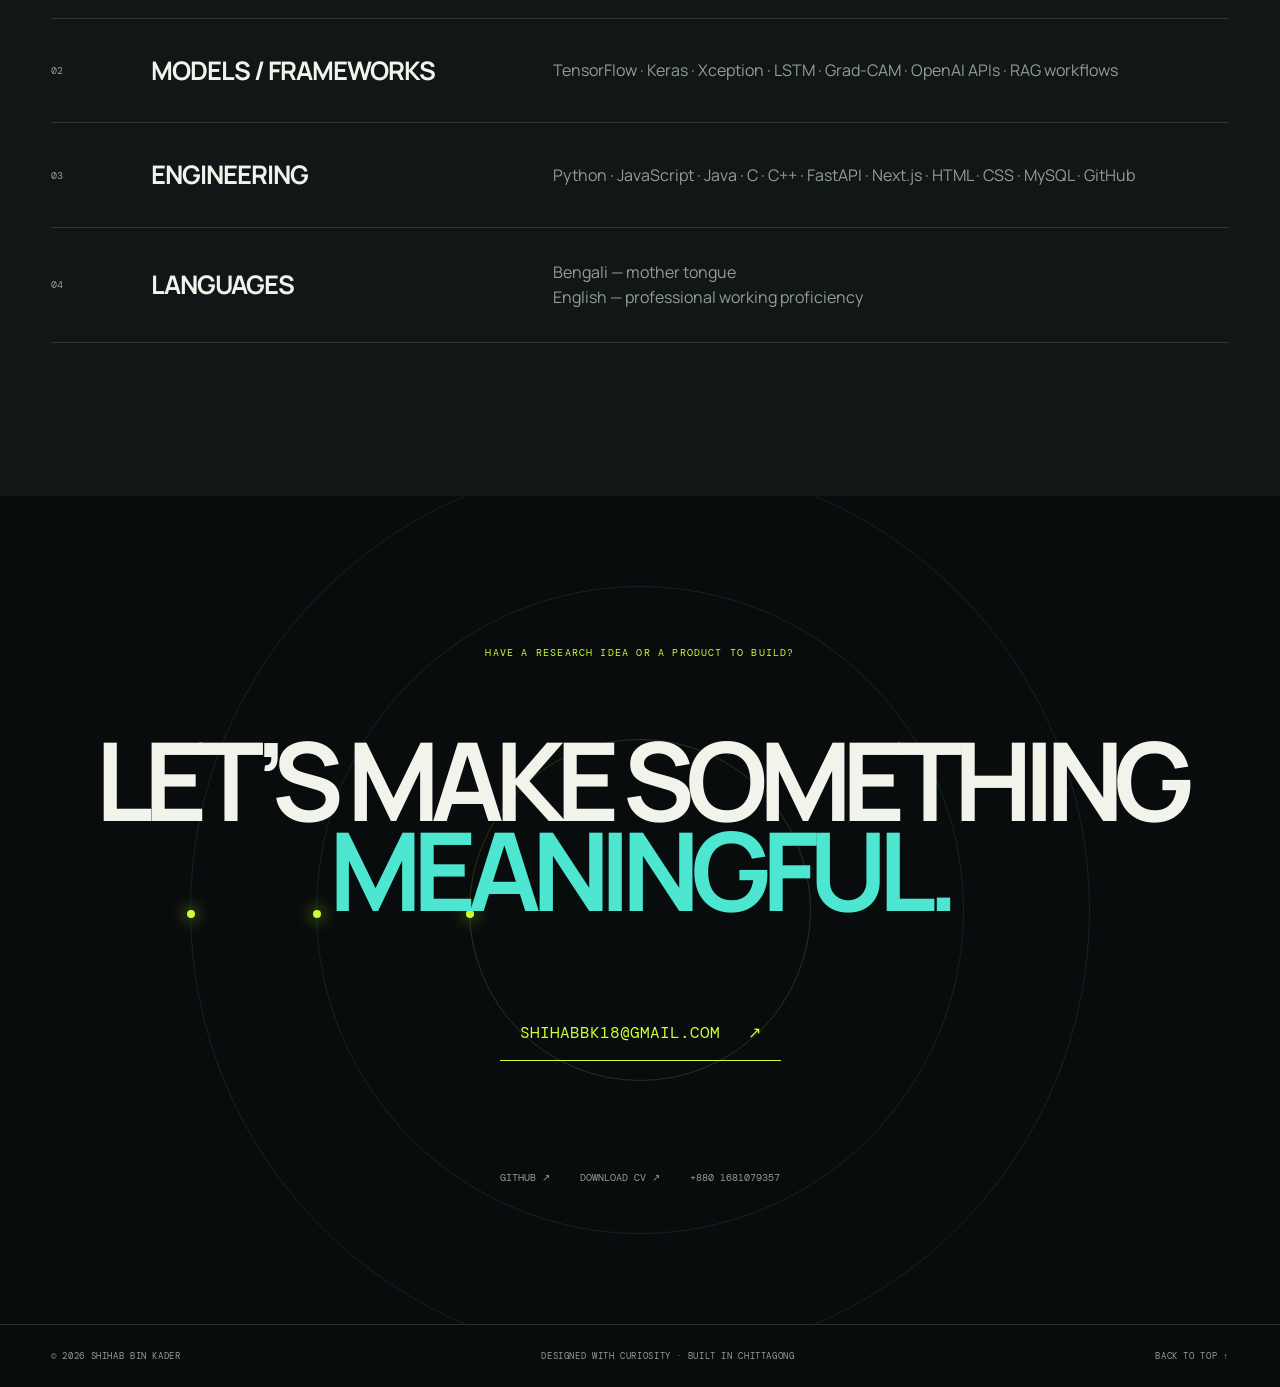
==== commit 78b514a3: "Fix GestureCam Pages links" ====
--- a/index.html
+++ b/index.html
@@ -202,7 +202,7 @@
           <article class="repo-card reveal" data-tags="ai product" data-repo="gesturecam-fx">
             <div class="repo-card-top"><span class="repo-id">07</span><span class="language">JavaScript</span></div>
             <div><p class="repo-label">TWO-HAND 3D PORTAL</p><h3>GestureCam FX</h3><p>Create a smart AR portal with one left-hand pinch, then launch and dust-transform ten true 3D models with your right hand.</p></div>
-            <div class="repo-footer"><span>MediaPipe · Three.js · WebGL · <a href="https://github.com/shihabbk18/gesturecam-fx" target="_blank" rel="noreferrer">Source ↗</a></span><a href="https://shihabbk18.github.io/gesturecam-fx/" target="_blank" rel="noreferrer" aria-label="Launch GestureCam FX live demo">LIVE ↗</a></div>
+            <div class="repo-footer"><span>MediaPipe · Three.js · WebGL · <a href="https://github.com/shihabbk18/gesturecam-fx" target="_blank" rel="noreferrer">Source ↗</a></span><a href="https://shihabbk18.github.io/PORTFOLIO-/gesturecam-fx/" target="_blank" rel="noreferrer" aria-label="Launch GestureCam FX live demo">LIVE ↗</a></div>
           </article>
           <article class="repo-card reveal" data-tags="ai" data-repo="drowsiness-ai">
             <div class="repo-card-top"><span class="repo-id">08</span><span class="language">Python</span></div>
